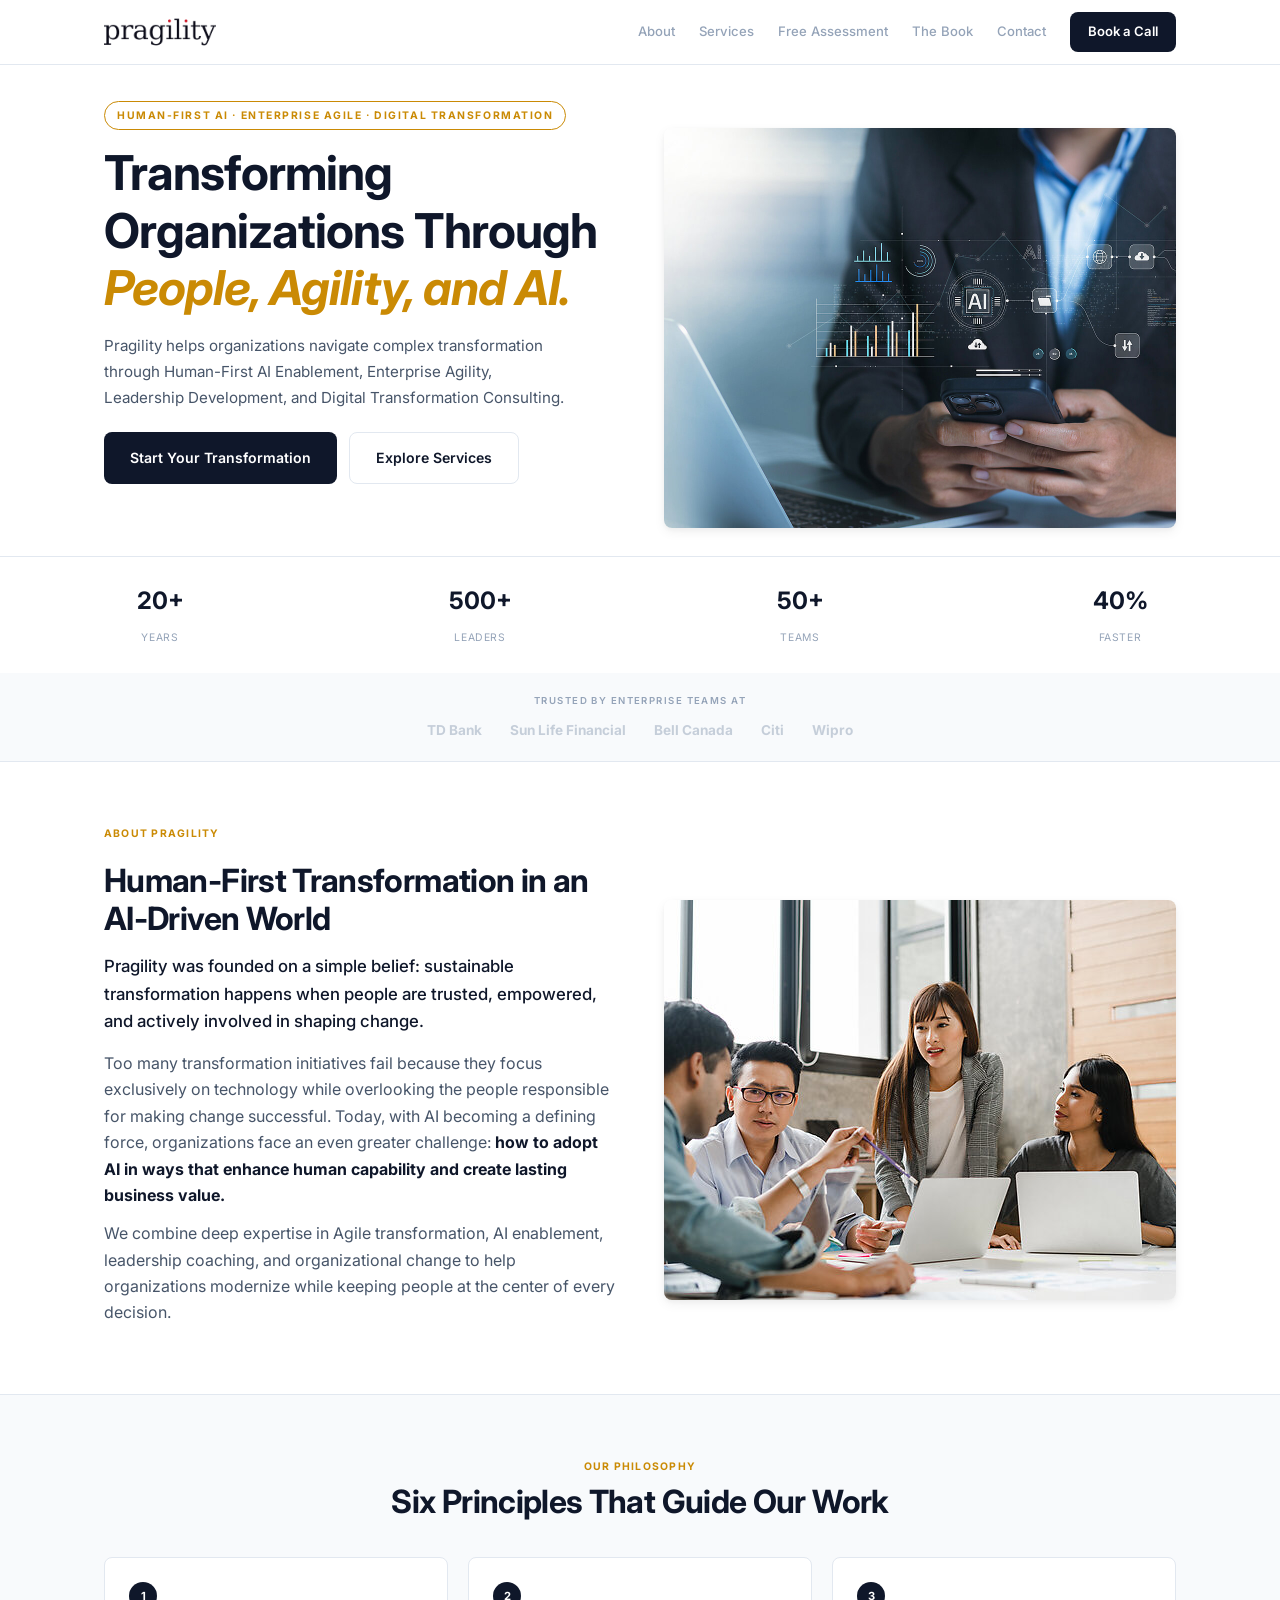
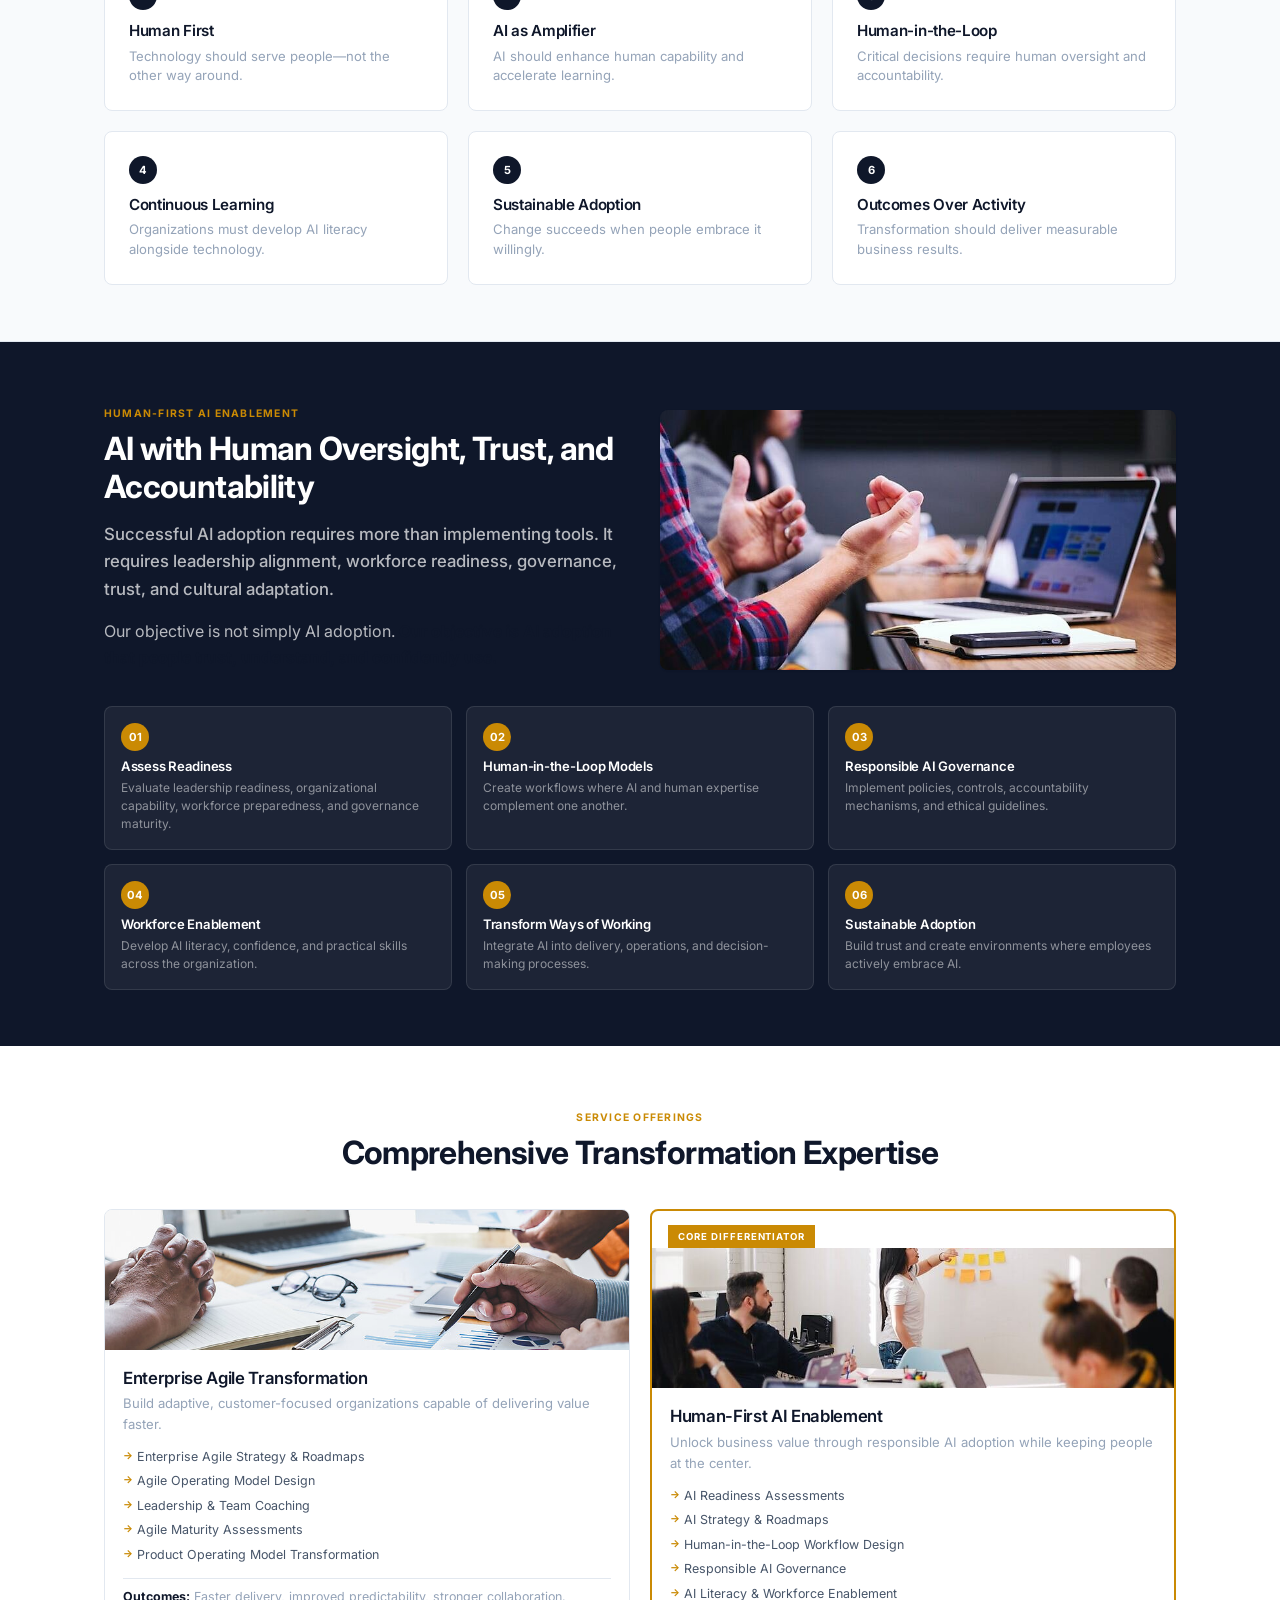
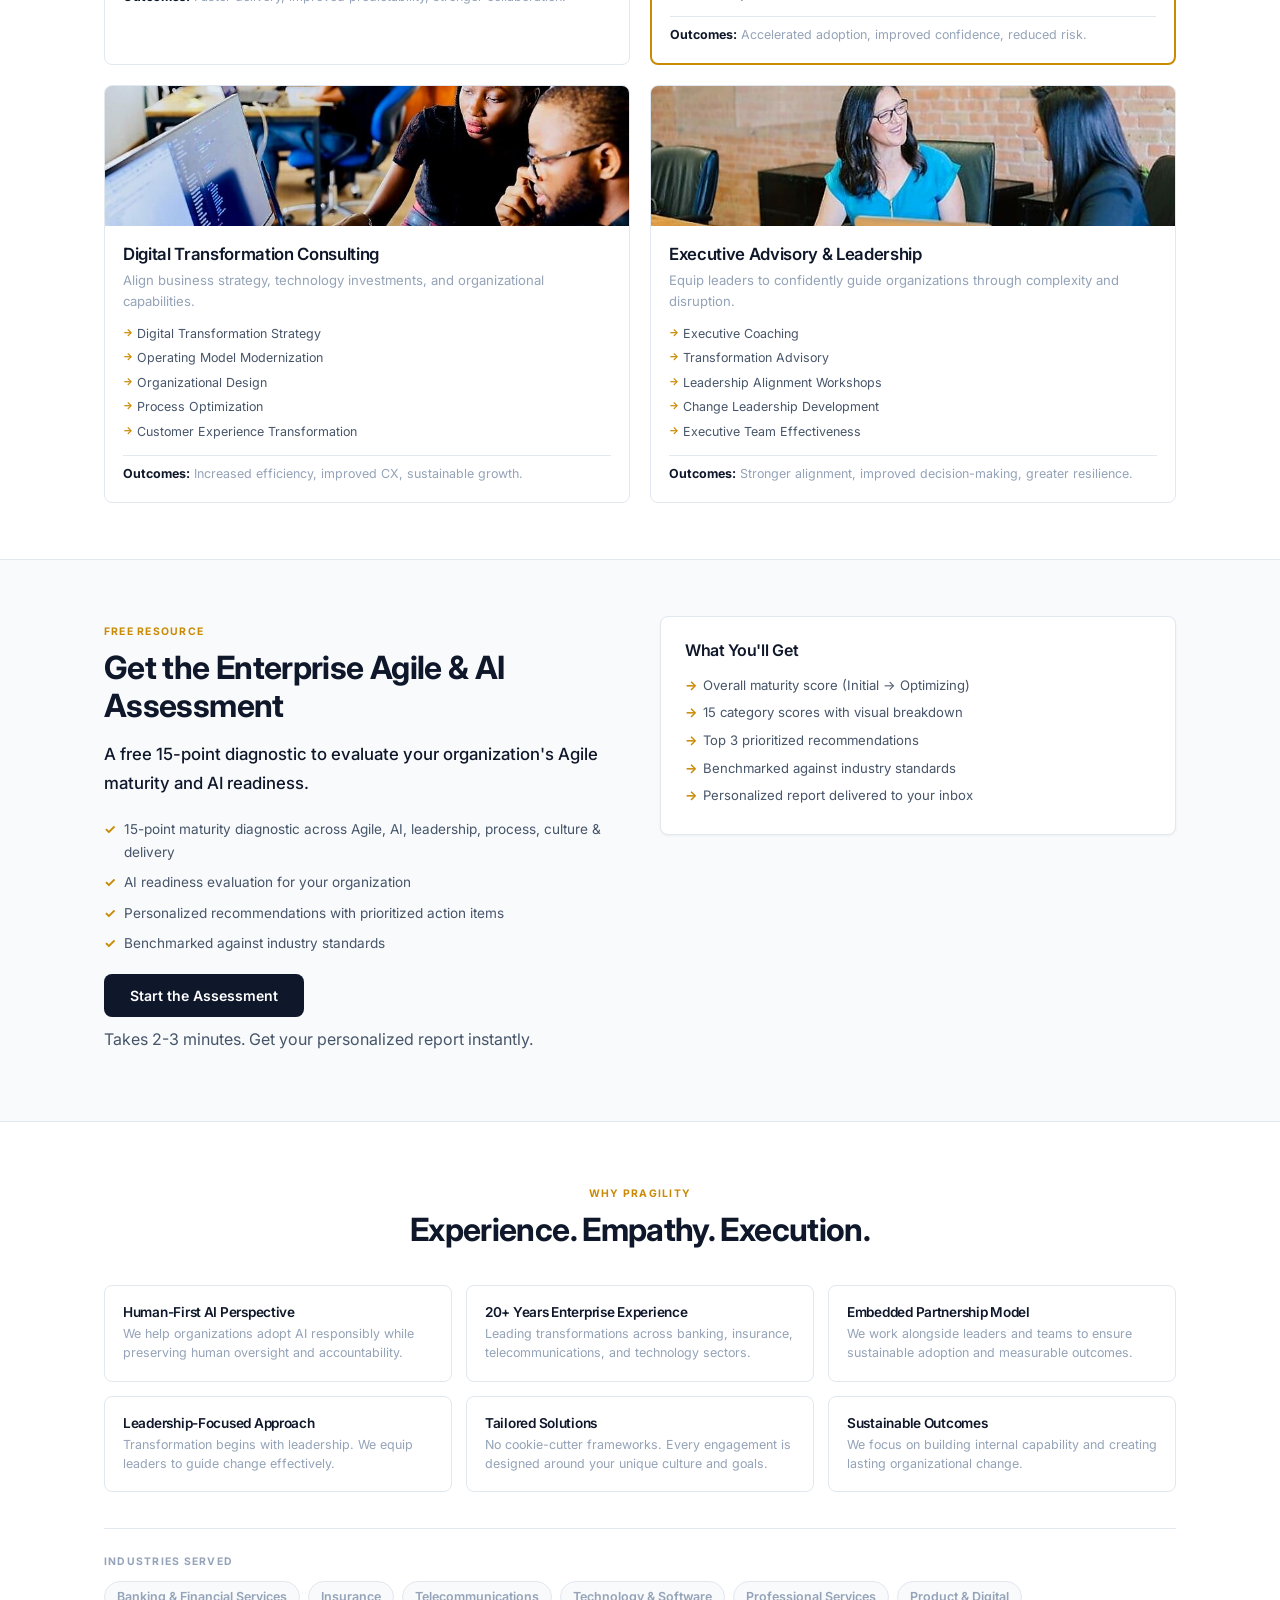
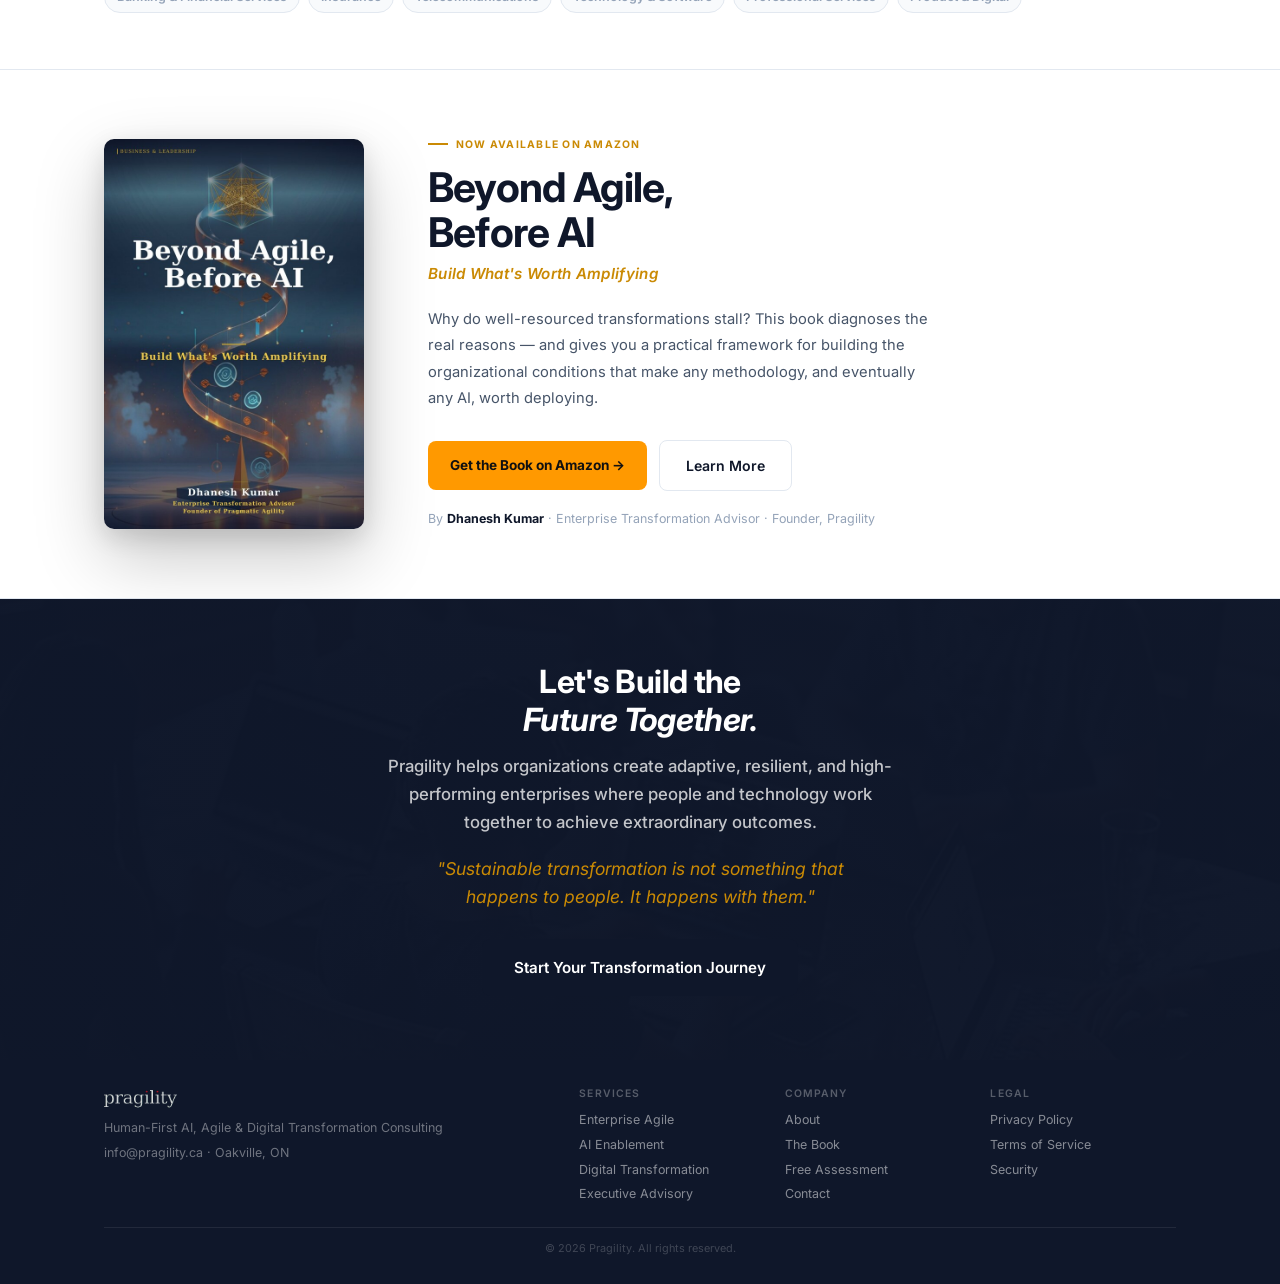
==== index.html @ daf55a11 "Add book launch: section on homepage, dedicated /book.html page" ====
<!DOCTYPE html>
<html lang="en">
<head>
    <meta charset="UTF-8">
    <meta name="viewport" content="width=device-width, initial-scale=1.0">
    <meta http-equiv="X-Content-Type-Options" content="nosniff">
    <meta http-equiv="X-Frame-Options" content="DENY">
    <meta name="robots" content="index, follow">
    <link rel="canonical" href="https://pragility.ca">
    <link rel="icon" type="image/png" href="favicon.png">
    <title>Pragility — Human-First AI, Agile & Digital Transformation Consulting</title>
    <meta name="description" content="Pragility helps organizations navigate complex transformation through Human-First AI Enablement, Enterprise Agility, Leadership Development, and Digital Transformation Consulting.">
    <link rel="preconnect" href="https://fonts.googleapis.com">
    <link rel="preconnect" href="https://fonts.gstatic.com" crossorigin>
    <link href="https://fonts.googleapis.com/css2?family=Inter:wght@300;400;500;600;700&family=Playfair+Display:wght@400;500;600;700&display=swap" rel="stylesheet">
    <link rel="stylesheet" href="styles.css">
</head>
<body>

<nav class="nav" role="navigation" aria-label="Main">
    <div class="nav-inner">
        <a href="/" class="nav-logo"><img src="logos/pragility_nav_2x.png" alt="Pragility" height="32"></a>
        <div class="nav-links" id="navLinks">
            <a href="#about" class="nav-link">About</a>
            <a href="#services" class="nav-link">Services</a>
            <a href="#assessment" class="nav-link">Free Assessment</a>
            <a href="/book.html" class="nav-link">The Book</a>
            <a href="#contact" class="nav-link">Contact</a>
            <a href="https://calendly.com/coachdhaneshk" target="_blank" rel="noopener" class="nav-cta">Book a Call</a>
        </div>
        <button class="nav-toggle" id="navToggle" aria-label="Menu"><span></span><span></span><span></span></button>
    </div>
</nav>

<main>

<!-- HERO -->
<section class="hero" aria-label="Introduction">
    <div class="hero-inner">
        <div class="hero-content">
            <p class="hero-eyebrow">Human-First AI · Enterprise Agile · Digital Transformation</p>
            <h1>Transforming Organizations Through<br><em>People, Agility, and AI.</em></h1>
            <p class="hero-sub">Pragility helps organizations navigate complex transformation through Human-First AI Enablement, Enterprise Agility, Leadership Development, and Digital Transformation Consulting.</p>
            <div class="hero-cta">
                <a href="https://calendly.com/coachdhaneshk" target="_blank" rel="noopener" class="btn-primary">Start Your Transformation</a>
                <a href="#services" class="btn-secondary">Explore Services</a>
            </div>
        </div>
        <div class="hero-image"><img src="images/hero-abstract.jpg" alt="Human-AI collaboration concept" loading="eager"></div>
    </div>
    <div class="hero-stats">
        <div class="stat"><span>20+</span><small>Years</small></div>
        <div class="stat"><span>500+</span><small>Leaders</small></div>
        <div class="stat"><span>50+</span><small>Teams</small></div>
        <div class="stat"><span>40%</span><small>Faster</small></div>
    </div>
</section>

<!-- TRUST -->
<section class="trust" aria-label="Trusted by">
    <div class="trust-inner">
        <p class="trust-label">Trusted by enterprise teams at</p>
        <div class="trust-logos">
            <span>TD Bank</span><span>Sun Life Financial</span><span>Bell Canada</span><span>Citi</span><span>Wipro</span>
        </div>
    </div>
</section>

<!-- ABOUT -->
<section class="section" id="about" aria-label="About Pragility">
    <div class="section-inner">
        <p class="section-label" style="margin-bottom:20px">About Pragility</p>
        <div class="about-grid">
            <div class="about-text">
                <h2>Human-First Transformation in an AI-Driven World</h2>
                <p class="lead">Pragility was founded on a simple belief: sustainable transformation happens when people are trusted, empowered, and actively involved in shaping change.</p>
                <p>Too many transformation initiatives fail because they focus exclusively on technology while overlooking the people responsible for making change successful. Today, with AI becoming a defining force, organizations face an even greater challenge: <strong>how to adopt AI in ways that enhance human capability and create lasting business value.</strong></p>
                <p>We combine deep expertise in Agile transformation, AI enablement, leadership coaching, and organizational change to help organizations modernize while keeping people at the center of every decision.</p>
            </div>
            <div class="about-image"><img src="images/about-team.jpg" alt="Enterprise Agile coaching and transformation" loading="lazy"></div>
        </div>
    </div>
</section>

<!-- PHILOSOPHY -->
<section class="section philosophy" aria-label="Our Philosophy">
    <div class="section-inner">
        <div class="section-header">
            <p class="section-label">Our Philosophy</p>
            <h2>Six Principles That Guide Our Work</h2>
        </div>
        <div class="philosophy-grid">
            <div class="phil-card"><span>1</span><h4>Human First</h4><p>Technology should serve people—not the other way around.</p></div>
            <div class="phil-card"><span>2</span><h4>AI as Amplifier</h4><p>AI should enhance human capability and accelerate learning.</p></div>
            <div class="phil-card"><span>3</span><h4>Human-in-the-Loop</h4><p>Critical decisions require human oversight and accountability.</p></div>
            <div class="phil-card"><span>4</span><h4>Continuous Learning</h4><p>Organizations must develop AI literacy alongside technology.</p></div>
            <div class="phil-card"><span>5</span><h4>Sustainable Adoption</h4><p>Change succeeds when people embrace it willingly.</p></div>
            <div class="phil-card"><span>6</span><h4>Outcomes Over Activity</h4><p>Transformation should deliver measurable business results.</p></div>
        </div>
    </div>
</section>

<!-- AI ENABLEMENT -->
<section class="section dark" id="ai-enablement" aria-label="Human-First AI Enablement">
    <div class="section-inner">
        <div class="two-col">
            <div>
                <p class="section-label">Human-First AI Enablement</p>
                <h2>AI with Human Oversight, Trust, and Accountability</h2>
                <p class="lead">Successful AI adoption requires more than implementing tools. It requires leadership alignment, workforce readiness, governance, trust, and cultural adaptation.</p>
                <p>Our objective is not simply AI adoption. <strong>Our objective is AI adoption that people trust, understand, and confidently use.</strong></p>
            </div>
            <div class="image-card"><img src="images/collaboration.jpg" alt="Human-AI collaboration" loading="lazy"></div>
        </div>
        <div class="capabilities-grid">
            <div class="cap"><div class="cap-num">01</div><h4>Assess Readiness</h4><p>Evaluate leadership readiness, organizational capability, workforce preparedness, and governance maturity.</p></div>
            <div class="cap"><div class="cap-num">02</div><h4>Human-in-the-Loop Models</h4><p>Create workflows where AI and human expertise complement one another.</p></div>
            <div class="cap"><div class="cap-num">03</div><h4>Responsible AI Governance</h4><p>Implement policies, controls, accountability mechanisms, and ethical guidelines.</p></div>
            <div class="cap"><div class="cap-num">04</div><h4>Workforce Enablement</h4><p>Develop AI literacy, confidence, and practical skills across the organization.</p></div>
            <div class="cap"><div class="cap-num">05</div><h4>Transform Ways of Working</h4><p>Integrate AI into delivery, operations, and decision-making processes.</p></div>
            <div class="cap"><div class="cap-num">06</div><h4>Sustainable Adoption</h4><p>Build trust and create environments where employees actively embrace AI.</p></div>
        </div>
    </div>
</section>

<!-- SERVICES -->
<section class="section" id="services" aria-label="Services">
    <div class="section-inner">
        <div class="section-header">
            <p class="section-label">Service Offerings</p>
            <h2>Comprehensive Transformation Expertise</h2>
        </div>
        <div class="services-grid">
            <div class="service-card">
                <div class="service-img"><img src="images/strategy-session.jpg" alt="Enterprise Agile Transformation" loading="lazy"></div>
                <div class="service-body">
                    <h3>Enterprise Agile Transformation</h3>
                    <p>Build adaptive, customer-focused organizations capable of delivering value faster.</p>
                    <ul><li>Enterprise Agile Strategy & Roadmaps</li><li>Agile Operating Model Design</li><li>Leadership & Team Coaching</li><li>Agile Maturity Assessments</li><li>Product Operating Model Transformation</li></ul>
                    <p class="outcome"><strong>Outcomes:</strong> Faster delivery, improved predictability, stronger collaboration.</p>
                </div>
            </div>
            <div class="service-card featured">
                <div class="service-badge">Core Differentiator</div>
                <div class="service-img"><img src="images/business-meeting.jpg" alt="Human-First AI Enablement" loading="lazy"></div>
                <div class="service-body">
                    <h3>Human-First AI Enablement</h3>
                    <p>Unlock business value through responsible AI adoption while keeping people at the center.</p>
                    <ul><li>AI Readiness Assessments</li><li>AI Strategy & Roadmaps</li><li>Human-in-the-Loop Workflow Design</li><li>Responsible AI Governance</li><li>AI Literacy & Workforce Enablement</li></ul>
                    <p class="outcome"><strong>Outcomes:</strong> Accelerated adoption, improved confidence, reduced risk.</p>
                </div>
            </div>
            <div class="service-card">
                <div class="service-img"><img src="images/digital-transform.jpg" alt="Digital Transformation" loading="lazy"></div>
                <div class="service-body">
                    <h3>Digital Transformation Consulting</h3>
                    <p>Align business strategy, technology investments, and organizational capabilities.</p>
                    <ul><li>Digital Transformation Strategy</li><li>Operating Model Modernization</li><li>Organizational Design</li><li>Process Optimization</li><li>Customer Experience Transformation</li></ul>
                    <p class="outcome"><strong>Outcomes:</strong> Increased efficiency, improved CX, sustainable growth.</p>
                </div>
            </div>
            <div class="service-card">
                <div class="service-img"><img src="images/leadership-coaching-2.jpg" alt="Executive Advisory & Leadership" loading="lazy"></div>
                <div class="service-body">
                    <h3>Executive Advisory & Leadership</h3>
                    <p>Equip leaders to confidently guide organizations through complexity and disruption.</p>
                    <ul><li>Executive Coaching</li><li>Transformation Advisory</li><li>Leadership Alignment Workshops</li><li>Change Leadership Development</li><li>Executive Team Effectiveness</li></ul>
                    <p class="outcome"><strong>Outcomes:</strong> Stronger alignment, improved decision-making, greater resilience.</p>
                </div>
            </div>
        </div>
    </div>
</section>

<!-- FREE ASSESSMENT -->
<section class="section assessment" id="assessment" aria-label="Free Assessment">
    <div class="section-inner">
        <div class="assessment-grid">
            <div class="assessment-content">
                <p class="section-label">Free Resource</p>
                <h2>Get the Enterprise Agile & AI Assessment</h2>
                <p class="lead">A free 15-point diagnostic to evaluate your organization's Agile maturity and AI readiness.</p>
                <ul class="assessment-benefits">
                    <li>15-point maturity diagnostic across Agile, AI, leadership, process, culture & delivery</li>
                    <li>AI readiness evaluation for your organization</li>
                    <li>Personalized recommendations with prioritized action items</li>
                    <li>Benchmarked against industry standards</li>
                </ul>
                <button class="btn-primary" id="startAssessmentBtn" style="margin-top:16px">Start the Assessment</button>
                <p class="form-note" style="margin-top:8px;text-align:left">Takes 2-3 minutes. Get your personalized report instantly.</p>
            </div>
            <div class="assessment-preview">
                <div class="preview-card">
                    <h4>What You'll Get</h4>
                    <ul>
                        <li>Overall maturity score (Initial → Optimizing)</li>
                        <li>15 category scores with visual breakdown</li>
                        <li>Top 3 prioritized recommendations</li>
                        <li>Benchmarked against industry standards</li>
                        <li>Personalized report delivered to your inbox</li>
                    </ul>
                </div>
            </div>
        </div>
    </div>
</section>

<!-- ASSESSMENT MODAL -->
<div class="assessment-modal" id="assessmentModal" role="dialog" aria-modal="true" aria-label="Enterprise Agile Assessment">
    <div class="modal-overlay" id="modalOverlay"></div>
    <div class="modal-content">
        <button class="modal-close" id="modalClose" aria-label="Close">&times;</button>
        <div class="modal-header">
            <h2>Enterprise Agile & AI Assessment</h2>
            <p>Rate your organization across 15 key dimensions covering Agile maturity and AI readiness. Get your personalized report instantly.</p>
        </div>
        <div class="modal-body" id="assessmentBody">
            <!-- Questions injected by JS -->
        </div>
        <div class="modal-footer">
            <div class="progress-bar"><div class="progress-fill" id="progressFill"></div></div>
            <span class="progress-text" id="progressText">Question 1 of 15</span>
            <button class="btn-primary" id="nextQuestionBtn">Next Question</button>
        </div>
    </div>
</div>

<!-- WHY + INDUSTRIES -->
<section class="section why" aria-label="Why Pragility">
    <div class="section-inner">
        <div class="section-header">
            <p class="section-label">Why Pragility</p>
            <h2>Experience. Empathy. Execution.</h2>
        </div>
        <div class="why-grid">
            <div class="why-item"><h4>Human-First AI Perspective</h4><p>We help organizations adopt AI responsibly while preserving human oversight and accountability.</p></div>
            <div class="why-item"><h4>20+ Years Enterprise Experience</h4><p>Leading transformations across banking, insurance, telecommunications, and technology sectors.</p></div>
            <div class="why-item"><h4>Embedded Partnership Model</h4><p>We work alongside leaders and teams to ensure sustainable adoption and measurable outcomes.</p></div>
            <div class="why-item"><h4>Leadership-Focused Approach</h4><p>Transformation begins with leadership. We equip leaders to guide change effectively.</p></div>
            <div class="why-item"><h4>Tailored Solutions</h4><p>No cookie-cutter frameworks. Every engagement is designed around your unique culture and goals.</p></div>
            <div class="why-item"><h4>Sustainable Outcomes</h4><p>We focus on building internal capability and creating lasting organizational change.</p></div>
        </div>
        <div class="industries">
            <p class="industries-label">Industries Served</p>
            <div class="industries-tags">
                <span>Banking & Financial Services</span><span>Insurance</span><span>Telecommunications</span><span>Technology & Software</span><span>Professional Services</span><span>Product & Digital</span>
            </div>
        </div>
    </div>
</section>

<!-- THE BOOK -->
<section class="section book-section" id="book" aria-label="The Book">
    <div class="section-inner">
        <div class="book-grid">
            <div class="book-cover-wrap">
                <img src="images/cover-front.jpg" alt="Beyond Agile, Before AI — book by Dhanesh Kumar" loading="lazy">
            </div>
            <div class="book-content">
                <p class="book-eyebrow">Now Available on Amazon</p>
                <h2 class="book-title-large">Beyond Agile,<br>Before AI</h2>
                <p class="book-subtitle-text">Build What's Worth Amplifying</p>
                <p class="book-desc-text">Why do well-resourced transformations stall? This book diagnoses the real reasons — and gives you a practical framework for building the organizational conditions that make any methodology, and eventually any AI, worth deploying.</p>
                <div class="book-actions">
                    <a href="https://mybook.to/BeyondAgileBeforeAI" target="_blank" rel="noopener" class="book-amazon-btn">Get the Book on Amazon →</a>
                    <a href="/book.html" class="btn-secondary">Learn More</a>
                </div>
                <p class="book-author-line">By <strong>Dhanesh Kumar</strong> · Enterprise Transformation Advisor · Founder, Pragility</p>
            </div>
        </div>
    </div>
</section>

<!-- PROMISE / CTA -->
<section class="promise" id="contact" aria-label="Our Promise">
    <div class="promise-bg" style="background-image:url('images/team-collaboration.jpg')"></div>
    <div class="promise-overlay"></div>
    <div class="section-inner">
        <h2>Let's Build the<br><em>Future Together.</em></h2>
        <p class="lead">Pragility helps organizations create adaptive, resilient, and high-performing enterprises where people and technology work together to achieve extraordinary outcomes.</p>
        <p class="promise-tagline">"Sustainable transformation is not something that happens to people. It happens with them."</p>
        <a href="https://calendly.com/coachdhaneshk" target="_blank" rel="noopener" class="btn-primary btn-large">Start Your Transformation Journey</a>
    </div>
</section>

</main>

<footer class="footer" role="contentinfo">
    <div class="section-inner">
        <div class="footer-grid">
            <div class="footer-brand">
                <img src="logos/pragility_footer_2x_white.png" alt="Pragility" height="22" style="margin-bottom:8px">
                <p>Human-First AI, Agile & Digital Transformation Consulting</p>
                <p class="footer-contact"><a href="mailto:info@pragility.ca">info@pragility.ca</a> · Oakville, ON</p>
            </div>
            <div class="footer-links">
                <div class="footer-col"><h4>Services</h4><a href="#services">Enterprise Agile</a><a href="#ai-enablement">AI Enablement</a><a href="#services">Digital Transformation</a><a href="#services">Executive Advisory</a></div>
                <div class="footer-col"><h4>Company</h4><a href="#about">About</a><a href="/book.html">The Book</a><a href="#assessment">Free Assessment</a><a href="#contact">Contact</a></div>
                <div class="footer-col"><h4>Legal</h4><a href="/privacy-policy.html">Privacy Policy</a><a href="/terms-of-service.html">Terms of Service</a><a href="/security.html">Security</a></div>
            </div>
        </div>
        <div class="footer-bottom"><p>&copy; 2026 Pragility. All rights reserved.</p></div>
    </div>
</footer>

<script>
(function(){
    var nav=document.getElementById('nav');
    var tick=false;
    window.addEventListener('scroll',function(){
        if(!tick){window.requestAnimationFrame(function(){nav.classList.toggle('scrolled',window.scrollY>20);tick=false;});tick=true;}
    });
    var toggle=document.getElementById('navToggle');
    var links=document.getElementById('navLinks');
    if(toggle&&links){
        toggle.addEventListener('click',function(){links.classList.toggle('open');toggle.classList.toggle('active');});
        links.querySelectorAll('a').forEach(function(a){a.addEventListener('click',function(){links.classList.remove('open');toggle.classList.remove('active');});});
    }
    // Assessment Modal
    var modal=document.getElementById('assessmentModal');
    var startBtn=document.getElementById('startAssessmentBtn');
    var closeBtn=document.getElementById('modalClose');
    var overlay=document.getElementById('modalOverlay');
    var body=document.getElementById('assessmentBody');
    var nextBtn=document.getElementById('nextQuestionBtn');
    var progressFill=document.getElementById('progressFill');
    var progressText=document.getElementById('progressText');
    var currentQ=0;
    var answers={};
    var leadData={};
    var questions=[
        {cat:'Leadership',q:'How aligned is your leadership team on transformation goals?',opts:['No shared vision exists','Vision exists but not consistently communicated','Leaders are aligned and actively champion change','Leadership continuously adapts and evolves the vision']},
        {cat:'Culture',q:'How would you describe your organization\'s culture toward change?',opts:['Resistance to change is common','Change is tolerated but not embraced','Teams are open to change and experimentation','Continuous improvement is embedded in our DNA']},
        {cat:'Process',q:'How mature are your Agile delivery processes?',opts:['Ad-hoc processes, no standardization','Basic processes exist but inconsistently followed','Well-defined processes with regular refinement','Optimized processes with continuous improvement loops']},
        {cat:'Delivery',q:'How predictable is your delivery of value to customers?',opts:['Unpredictable, frequent missed commitments','Somewhat predictable with occasional slips','Generally predictable with minor variances','Highly predictable with continuous flow of value']},
        {cat:'Collaboration',q:'How effectively do teams collaborate across the organization?',opts:['Siloed teams with limited cross-functional interaction','Some collaboration but barriers remain','Regular cross-functional collaboration with shared goals','Seamless collaboration with autonomous, empowered teams']},
        {cat:'AI Strategy',q:'How would you describe your organization\'s AI strategy?',opts:['No AI strategy exists','Exploring AI but no clear direction','Defined AI strategy with pilot initiatives','AI strategy integrated into business strategy with scaling']},
        {cat:'AI Governance',q:'How mature is your AI governance framework?',opts:['No AI governance in place','Basic guidelines exist but not enforced','Formal governance with ethics review and accountability','Comprehensive governance with continuous monitoring and adaptation']},
        {cat:'AI Literacy',q:'How would you rate AI literacy across your workforce?',opts:['Limited understanding of AI capabilities','Basic awareness but limited practical knowledge','Good understanding with hands-on training programs','Strong AI literacy with continuous learning culture']},
        {cat:'Human-AI Collaboration',q:'How well do your people work alongside AI tools?',opts:['AI tools are rarely used','Some teams experiment with AI but inconsistently','Regular AI-assisted workflows with human oversight','Seamless human-AI collaboration with continuous optimization']},
        {cat:'AI Data Readiness',q:'How prepared is your data infrastructure for AI?',opts:['Data is siloed and inconsistent','Some data cleanup done but gaps remain','Clean, accessible data with governance','Advanced data platform enabling real-time AI insights']},
        {cat:'Customer Focus',q:'How well do you understand and respond to customer needs?',opts:['Limited customer insight, reactive approach','Some customer feedback collected but not systematically used','Regular customer feedback drives priorities','Deep customer empathy with continuous co-creation']},
        {cat:'Technical Practices',q:'How mature are your technical practices (CI/CD, testing, architecture)?',opts:['Minimal technical practices, manual processes','Basic practices in place but inconsistent','Mature practices with automation and quality focus','Advanced practices with continuous optimization']},
        {cat:'Metrics',q:'How effectively do you measure and use data for decision-making?',opts:['Limited metrics, decisions based on intuition','Some metrics collected but not consistently used','Key metrics tracked and used for improvement','Data-driven culture with real-time insights and adaptation']},
        {cat:'Learning',q:'How does your organization approach learning and development?',opts:['Limited investment in learning','Some training available but not strategic','Structured learning programs with skill development','Continuous learning culture with experimentation and knowledge sharing']},
        {cat:'Scaling',q:'How well does your organization scale Agile and AI practices?',opts:['No scaling attempts or failed attempts','Pilot teams only, scaling is a challenge','Multiple teams practicing with some coordination','Enterprise-wide agility and AI adoption with continuous evolution']}
    ];
    function openModal(){modal.classList.add('open');document.body.style.overflow='hidden';renderQ(0);}
    function closeModal(){modal.classList.remove('open');document.body.style.overflow='';currentQ=0;answers={};renderQ(0);}
    function renderQ(idx){
        var qu=questions[idx];
        var html='<div class="q-category">'+qu.cat+'</div><div class="q-text">'+(idx+1)+'. '+qu.q+'</div><div class="q-options">';
        qu.opts.forEach(function(opt,i){var sel=answers[idx]==i?' selected':'';html+='<div class="q-option'+sel+'" data-idx="'+i+'"><span class="opt-num">'+(i+1)+'</span><span class="opt-text">'+opt+'</span></div>';});
        html+='</div>';
        if(idx===questions.length-1){nextBtn.textContent='Get My Report';nextBtn.id='finishBtn';}
        body.innerHTML=html;
        progressFill.style.width=((idx+1)/questions.length*100)+'%';
        progressText.textContent='Question '+(idx+1)+' of '+questions.length;
        body.querySelectorAll('.q-option').forEach(function(el){el.addEventListener('click',function(){body.querySelectorAll('.q-option').forEach(function(e){e.classList.remove('selected');});el.classList.add('selected');answers[idx]=parseInt(el.dataset.idx);});});
    }
    function showReport(){
        var total=0;Object.keys(answers).forEach(function(k){total+=answers[k];});
        var avg=total/questions.length;
        var level=avg<1?'Initial':avg<2?'Developing':avg<3?'Mature':'Optimizing';
        var cats={};questions.forEach(function(q,i){if(!cats[q.cat])cats[q.cat]=0;cats[q.cat]+=answers[i];});
        var sorted=Object.keys(cats).sort(function(a,b){return cats[a]-cats[b];});
        var html='<div class="report-header"><div class="report-score"><span class="score-num">'+avg.toFixed(1)+'</span><span class="score-out">/ 3.0</span></div><div class="report-level">'+level+'</div></div>';
        html+='<div class="report-categories">';
        questions.forEach(function(q,i){var score=answers[i];var pct=score/3*100;html+='<div class="report-cat"><div class="cat-name">'+q.cat+'</div><div class="cat-bar"><div class="cat-fill" style="width:'+pct+'%"></div></div><div class="cat-score">'+score+'/3</div></div>';});
        html+='</div>';
        html+='<div class="report-recommendations"><h4>Top Recommendations</h4>';
        sorted.slice(0,3).forEach(function(cat){html+='<div class="rec-item"><strong>'+cat+':</strong> Focus on improving maturity in this area through targeted coaching and capability building.</div>';});
        html+='</div>';
        html+='<div class="report-cta"><h4>Get Your Full Report</h4><p>Enter your details below to receive your complete assessment report via email.</p>';
        html+='<form class="report-form" id="reportForm"><input type="text" name="name" placeholder="Your full name" required><input type="email" name="email" placeholder="Work email" required><button type="submit" class="btn-primary" style="width:100%">Email Me the Report</button></form>';
        html+='<div class="report-share" style="margin-top:16px;display:flex;gap:8px;justify-content:center;flex-wrap:wrap">';
        html+='<button class="btn-secondary" id="sendToSelfBtn" style="flex:1;min-width:140px">📧 Send to Myself</button>';
        html+='<button class="btn-secondary" id="shareAssessmentBtn" style="flex:1;min-width:140px">🔗 Share Assessment</button>';
        html+='</div></div>';
        body.innerHTML=html;
        progressFill.style.width='100%';
        progressText.textContent='Assessment Complete';
        document.getElementById('finishBtn').style.display='none';
        // Form submit - email to Pragility
        document.getElementById('reportForm').addEventListener('submit',function(e){
            e.preventDefault();
            var f=e.target;
            leadData={name:f.name.value,email:f.email.value};
            var btn=f.querySelector('button');
            btn.textContent='Sending...';btn.disabled=true;
            var mailtoBody='Enterprise Agile & AI Assessment Report\n\n';
            mailtoBody+='Name: '+leadData.name+'\nEmail: '+leadData.email+'\n\n';
            mailtoBody+='Overall Score: '+avg.toFixed(1)+'/3.0 ('+level+')\n\n';
            mailtoBody+='Category Scores:\n';
            questions.forEach(function(q,i){mailtoBody+='- '+q.cat+': '+answers[i]+'/3\n';});
            mailtoBody+='\nTop Recommendations:\n';
            sorted.slice(0,3).forEach(function(cat){mailtoBody+='- '+cat+': Focus on improving maturity through targeted coaching.\n';});
            mailtoBody+='\n---\nGenerated by Pragility Assessment Tool\nhttps://pragility.ca';
            window.location.href='mailto:info@pragility.ca?subject=My Enterprise Agile Assessment Report&body='+encodeURIComponent(mailtoBody);
            btn.textContent='Report Sent!';
        });
        // Send to self
        document.getElementById('sendToSelfBtn').addEventListener('click',function(){
            var mailtoBody='Enterprise Agile & AI Assessment Report\n\n';
            mailtoBody+='Overall Score: '+avg.toFixed(1)+'/3.0 ('+level+')\n\n';
            mailtoBody+='Category Scores:\n';
            questions.forEach(function(q,i){mailtoBody+='- '+q.cat+': '+answers[i]+'/3\n';});
            mailtoBody+='\nTop Recommendations:\n';
            sorted.slice(0,3).forEach(function(cat){mailtoBody+='- '+cat+': Focus on improving maturity through targeted coaching.\n';});
            mailtoBody+='\n---\nGenerated by Pragility Assessment Tool\nhttps://pragility.ca';
            var subject='My Enterprise Agile & AI Assessment Report';
            window.location.href='mailto:?subject='+encodeURIComponent(subject)+'&body='+encodeURIComponent(mailtoBody);
        });
        // Share assessment link
        document.getElementById('shareAssessmentBtn').addEventListener('click',function(){
            var shareUrl='https://pragility.ca/#assessment';
            if(navigator.clipboard){navigator.clipboard.writeText(shareUrl);}
            var btn=document.getElementById('shareAssessmentBtn');
            var orig=btn.textContent;btn.textContent='✓ Link Copied!';
            setTimeout(function(){btn.textContent=orig;},2000);
        });
    }
    if(startBtn)startBtn.addEventListener('click',openModal);
    if(closeBtn)closeBtn.addEventListener('click',closeModal);
    if(overlay)overlay.addEventListener('click',closeModal);
    document.addEventListener('click',function(e){
        if(e.target.id==='nextQuestionBtn'){if(answers[currentQ]!==undefined){currentQ++;if(currentQ<questions.length)renderQ(currentQ);else showReport();}}
        if(e.target.id==='finishBtn'){showReport();}
    });
})();
</script>
</body>
</html>
---- styles.css ----
/*
 * Pragility — Light Theme, Cohesive Design
 * All sections flow together on light background
 */

*,*::before,*::after{box-sizing:border-box;margin:0;padding:0}

:root {
    --navy:#0F172A;--navy-light:#1E293B;
    --gold:#CA8A04;--gold-dark:#A16207;
    --bg:#ffffff;--bg-subtle:#f8fafc;
    --card:#ffffff;--border:#e2e8f0;
    --text:#0F172A;--text-body:#475569;--text-muted:#94a3b8;
    --radius:8px;--max-width:1120px;
    --font:'Inter',-apple-system,sans-serif;
    --shadow:0 1px 3px rgba(0,0,0,0.04),0 1px 2px rgba(0,0,0,0.02);
    --shadow-md:0 4px 12px rgba(0,0,0,0.06),0 2px 4px rgba(0,0,0,0.03);
}

html{scroll-behavior:smooth;font-size:16px;background:var(--bg)}
body{font-family:var(--font);background:var(--bg);color:var(--text-body);line-height:1.65;overflow-x:hidden}

h1,h2,h3,h4{color:var(--text);line-height:1.2;letter-spacing:-0.02em}
h1{font-size:clamp(2.2rem,4.5vw,3rem);margin-bottom:16px}
h2{font-size:clamp(1.5rem,2.8vw,2rem);margin-bottom:14px}
h3{font-size:1.05rem;font-weight:600;margin-bottom:6px}
h4{font-size:.9rem;font-weight:600;margin-bottom:4px}
p{margin-bottom:12px}
a{color:var(--navy);text-decoration:none}
a:hover{color:var(--gold)}
strong{color:var(--text);font-weight:700}
img{max-width:100%;height:auto;display:block}
ul{list-style:none;padding:0;margin:0}
.section-inner{max-width:var(--max-width);margin:0 auto;padding:0 24px}
.section{padding:56px 0}
.section-label{display:inline-block;font-size:.65rem;font-weight:700;color:var(--gold);text-transform:uppercase;letter-spacing:.12em;margin-bottom:8px}
.section-header{text-align:center;margin-bottom:36px}
.lead{font-size:1.05rem;color:var(--text);font-weight:500;margin-bottom:14px}

/* NAV */
.nav{position:fixed;top:0;left:0;right:0;z-index:100;background:rgba(255,255,255,0.95);backdrop-filter:blur(16px);border-bottom:1px solid var(--border);padding:12px 0}
.nav-inner{max-width:var(--max-width);margin:0 auto;padding:0 24px;display:flex;justify-content:space-between;align-items:center}
.nav-logo img{height:32px}
.nav-links{display:flex;align-items:center;gap:24px}
.nav-link{font-size:.82rem;font-weight:500;color:var(--text-muted)}
.nav-link:hover{color:var(--text)}
.nav-cta{font-size:.82rem;font-weight:600;color:#fff;background:var(--navy);padding:9px 18px;border-radius:var(--radius);border:none;cursor:pointer}
.nav-cta:hover{background:var(--navy-light)}
.nav-toggle{display:none;background:none;border:none;cursor:pointer;padding:6px;flex-direction:column;gap:4px}
.nav-toggle span{width:20px;height:2px;background:var(--text);border-radius:2px}

/* HERO */
.hero{padding:100px 0 0;background:var(--bg)}
.hero-inner{max-width:var(--max-width);margin:0 auto;padding:0 24px;display:grid;grid-template-columns:1fr 1fr;gap:48px;align-items:center}
.hero-content{padding-bottom:40px}
.hero-eyebrow{display:inline-block;font-size:.65rem;font-weight:700;color:var(--gold);text-transform:uppercase;letter-spacing:.15em;margin-bottom:14px;padding:5px 12px;border:1.5px solid var(--gold);border-radius:100px}
.hero h1{color:var(--navy)}
.hero h1 em{font-style:italic;color:var(--gold)}
.hero-sub{font-size:.95rem;color:var(--text-body);margin-bottom:22px;line-height:1.7;max-width:460px}
.hero-cta{display:flex;gap:12px;margin-bottom:32px}
.hero-image{border-radius:var(--radius);overflow:hidden;box-shadow:var(--shadow-md)}
.hero-image img{width:100%;height:400px;object-fit:cover}
.hero-stats{display:grid;grid-template-columns:repeat(4,1fr);gap:0;padding:24px 0;border-top:1px solid var(--border)}
.hero-stats .stat{text-align:center;padding:0 16px}
.hero-stats .stat span{display:block;font-size:1.5rem;font-weight:700;color:var(--navy);margin-bottom:2px}
.hero-stats .stat small{font-size:.65rem;color:var(--text-muted);text-transform:uppercase;letter-spacing:.06em}

/* TRUST */
.trust{background:var(--bg-subtle);padding:20px 0;border-bottom:1px solid var(--border)}
.trust-inner{max-width:var(--max-width);margin:0 auto;padding:0 24px}
.trust-label{text-align:center;font-size:.6rem;color:var(--text-muted);text-transform:uppercase;letter-spacing:.15em;margin-bottom:10px;font-weight:600}
.trust-logos{display:flex;justify-content:center;align-items:center;gap:28px;flex-wrap:wrap}
.trust-logos span{font-weight:700;font-size:.85rem;color:var(--text-muted);opacity:0.5;cursor:default}
.trust-logos span:hover{opacity:1;color:var(--navy)}

/* TWO COL */
.two-col{display:grid;grid-template-columns:1fr 1fr;gap:40px;align-items:center}

/* IMAGE CARD */
.image-card{border-radius:var(--radius);overflow:hidden;box-shadow:var(--shadow)}
.image-card img{width:100%;height:260px;object-fit:cover}

/* ABOUT */
.about-grid{display:grid;grid-template-columns:1fr 1fr;gap:48px;align-items:center}
.about-text{}
.about-image{border-radius:var(--radius);overflow:hidden;box-shadow:var(--shadow-md)}
.about-image img{width:100%;height:400px;object-fit:cover}

/* PHILOSOPHY */
.philosophy{background:var(--bg-subtle);border-top:1px solid var(--border);border-bottom:1px solid var(--border)}
.philosophy-grid{display:grid;grid-template-columns:repeat(3,1fr);gap:20px}
.phil-card{background:var(--card);border:1px solid var(--border);border-radius:var(--radius);padding:24px;transition:all 0.2s}
.phil-card:hover{border-color:var(--gold);box-shadow:var(--shadow-md)}
.phil-card span{width:28px;height:28px;background:var(--navy);color:#fff;border-radius:50%;display:flex;align-items:center;justify-content:center;font-weight:700;font-size:.7rem;margin-bottom:12px}
.phil-card h4{font-size:.95rem;margin-bottom:6px}
.phil-card p{font-size:.82rem;color:var(--text-muted);margin-bottom:0;line-height:1.5}

/* DARK SECTION */
.dark{background:var(--navy);color:#fff}
.dark h2,.dark h3,.dark h4{color:#fff}
.dark p{color:rgba(255,255,255,0.7)}
.dark .section-label{color:var(--gold)}

/* CAPABILITIES */
.capabilities-grid{display:grid;grid-template-columns:repeat(3,1fr);gap:14px;margin-top:24px}
.cap{background:rgba(255,255,255,0.06);border:1px solid rgba(255,255,255,0.1);border-radius:var(--radius);padding:16px}
.cap-num{width:28px;height:28px;background:var(--gold);color:#fff;border-radius:50%;display:flex;align-items:center;justify-content:center;font-weight:700;font-size:.7rem;margin-bottom:8px}
.cap h4{font-size:.82rem;margin-bottom:4px}
.cap p{font-size:.75rem;color:rgba(255,255,255,0.5);margin-bottom:0;line-height:1.5}

/* SERVICES */
.services-grid{display:grid;grid-template-columns:repeat(2,1fr);gap:20px}
.service-card{background:var(--card);border:1px solid var(--border);border-radius:var(--radius);overflow:hidden;transition:all 0.3s}
.service-card:hover{box-shadow:var(--shadow-md);transform:translateY(-2px)}
.service-card.featured{border-color:var(--gold);border-width:2px}
.service-badge{background:var(--gold);color:#fff;font-size:.6rem;font-weight:700;text-transform:uppercase;letter-spacing:.1em;padding:4px 10px;display:inline-block;margin:14px 16px 0}
.service-img{height:140px;overflow:hidden}
.service-img img{width:100%;height:100%;object-fit:cover;transition:transform 0.4s}
.service-card:hover .service-img img{transform:scale(1.03)}
.service-body{padding:18px}
.service-body h3{font-size:1.05rem;margin-bottom:5px}
.service-body>p{font-size:.82rem;color:var(--text-muted);line-height:1.6;margin-bottom:10px}
.service-body ul{margin-bottom:10px}
.service-body ul li{font-size:.78rem;color:var(--text-body);padding:2px 0;padding-left:14px;position:relative}
.service-body ul li::before{content:'→';position:absolute;left:0;color:var(--gold);font-weight:700;font-size:.65rem}
.service-body .outcome{font-size:.78rem;color:var(--text-muted);padding-top:8px;border-top:1px solid var(--border);margin-bottom:0}

/* ASSESSMENT */
.assessment{background:var(--bg-subtle);border-top:1px solid var(--border);border-bottom:1px solid var(--border)}
.assessment-grid{display:grid;grid-template-columns:1fr 1fr;gap:40px;align-items:start}
.assessment-content p{line-height:1.75}
.assessment-benefits{margin-top:16px}
.assessment-benefits li{font-size:.85rem;color:var(--text-body);padding:4px 0;padding-left:20px;position:relative}
.assessment-benefits li::before{content:'✓';position:absolute;left:0;color:var(--gold);font-weight:700}
.preview-card{background:var(--card);border:1px solid var(--border);border-radius:var(--radius);padding:24px;box-shadow:var(--shadow)}
.preview-card h4{font-size:1rem;margin-bottom:12px;color:var(--navy)}
.preview-card ul li{font-size:.82rem;color:var(--text-body);padding:3px 0;padding-left:18px;position:relative}
.preview-card ul li::before{content:'→';position:absolute;left:0;color:var(--gold);font-weight:700}

/* ASSESSMENT MODAL */
.assessment-modal{display:none;position:fixed;top:0;left:0;right:0;bottom:0;z-index:1000;align-items:center;justify-content:center}
.assessment-modal.open{display:flex}
.modal-overlay{position:absolute;top:0;left:0;right:0;bottom:0;background:rgba(0,0,0,0.6);backdrop-filter:blur(4px)}
.modal-content{position:relative;background:#fff;border-radius:var(--radius);max-width:640px;width:90%;max-height:85vh;overflow-y:auto;box-shadow:0 20px 60px rgba(0,0,0,0.3);z-index:1}
.modal-close{position:absolute;top:16px;right:16px;background:none;border:none;font-size:1.5rem;color:var(--text-muted);cursor:pointer;padding:4px 8px;border-radius:4px}
.modal-close:hover{color:var(--text);background:var(--bg-subtle)}
.modal-header{padding:28px 32px 16px;border-bottom:1px solid var(--border)}
.modal-header h2{font-size:1.3rem;margin-bottom:6px}
.modal-header p{font-size:.85rem;color:var(--text-muted)}
.modal-body{padding:24px 32px;min-height:200px}
.modal-footer{padding:16px 32px;border-top:1px solid var(--border);display:flex;align-items:center;gap:16px}
.progress-bar{flex:1;height:6px;background:var(--border);border-radius:3px;overflow:hidden}
.progress-fill{height:100%;background:var(--gold);border-radius:3px;transition:width 0.3s}
.progress-text{font-size:.75rem;color:var(--text-muted);white-space:nowrap}

/* Assessment Questions */
.q-category{font-size:.65rem;font-weight:700;color:var(--gold);text-transform:uppercase;letter-spacing:.12em;margin-bottom:8px}
.q-text{font-size:1rem;font-weight:600;color:var(--text);margin-bottom:16px;line-height:1.5}
.q-options{display:flex;flex-direction:column;gap:8px}
.q-option{display:flex;align-items:flex-start;gap:12px;padding:14px 16px;border:1px solid var(--border);border-radius:var(--radius);cursor:pointer;transition:all 0.2s;background:#fff}
.q-option:hover{border-color:var(--gold);background:#fffbf0}
.q-option.selected{border-color:var(--gold);background:#fffbf0;box-shadow:0 0 0 1px var(--gold)}
.opt-num{width:24px;height:24px;background:var(--bg-subtle);border-radius:50%;display:flex;align-items:center;justify-content:center;font-size:.7rem;font-weight:700;color:var(--text-muted);flex-shrink:0}
.q-option.selected .opt-num{background:var(--gold);color:#fff}
.opt-text{font-size:.85rem;color:var(--text-body);line-height:1.4;padding-top:2px}

/* Assessment Report */
.report-header{text-align:center;margin-bottom:24px;padding-bottom:20px;border-bottom:1px solid var(--border)}
.report-score{margin-bottom:8px}
.score-num{font-size:3rem;font-weight:700;color:var(--navy)}
.score-out{font-size:1.2rem;color:var(--text-muted)}
.report-level{display:inline-block;padding:6px 16px;background:var(--gold);color:#fff;border-radius:100px;font-weight:600;font-size:.9rem}
.report-categories{margin-bottom:24px}
.report-cat{display:flex;align-items:center;gap:12px;margin-bottom:10px}
.cat-name{font-size:.8rem;font-weight:600;color:var(--text);width:130px;flex-shrink:0}
.cat-bar{flex:1;height:8px;background:var(--border);border-radius:4px;overflow:hidden}
.cat-fill{height:100%;background:var(--gold);border-radius:4px}
.cat-score{font-size:.75rem;color:var(--text-muted);width:40px;text-align:right}
.report-recommendations{background:var(--bg-subtle);border-radius:var(--radius);padding:20px;margin-bottom:20px}
.report-recommendations h4{font-size:.95rem;margin-bottom:10px}
.rec-item{font-size:.82rem;color:var(--text-body);padding:6px 0;line-height:1.5}
.report-cta{text-align:center}
.report-cta h4{font-size:1rem;margin-bottom:6px}
.report-cta p{font-size:.82rem;color:var(--text-muted);margin-bottom:12px}
.report-form{display:flex;flex-direction:column;gap:8px;max-width:360px;margin:0 auto}
.report-form input{padding:10px 13px;border:1.5px solid var(--border);border-radius:var(--radius);font-size:.85rem;font-family:var(--font);color:var(--text);background:#fff}
.report-form input:focus{outline:none;border-color:var(--gold)}

/* WHY */
.why{background:var(--bg)}
.why-grid{display:grid;grid-template-columns:repeat(3,1fr);gap:14px}
.why-item{background:var(--card);border:1px solid var(--border);border-radius:var(--radius);padding:18px;transition:all 0.2s}
.why-item:hover{border-color:var(--gold)}
.why-item h4{font-size:.85rem;margin-bottom:5px}
.why-item p{font-size:.78rem;color:var(--text-muted);margin-bottom:0;line-height:1.5}

/* INDUSTRIES */
.industries{margin-top:36px;padding-top:24px;border-top:1px solid var(--border)}
.industries-label{font-size:.65rem;font-weight:700;color:var(--text-muted);text-transform:uppercase;letter-spacing:.12em;margin-bottom:10px}
.industries-tags{display:flex;flex-wrap:wrap;gap:8px}
.industries-tags span{font-weight:600;font-size:.78rem;color:var(--text-muted);padding:5px 12px;background:var(--bg-subtle);border:1px solid var(--border);border-radius:100px}

/* PROMISE */
.promise{padding:64px 0;background:var(--navy);position:relative;overflow:hidden;text-align:center}
.promise-bg{position:absolute;top:0;left:0;right:0;bottom:0;background:center/cover no-repeat;opacity:0.1}
.promise-overlay{position:absolute;top:0;left:0;right:0;bottom:0;background:linear-gradient(135deg,rgba(15,23,42,0.92) 0%,rgba(15,23,42,0.88) 100%)}
.promise .section-inner{position:relative;z-index:1;max-width:580px}
.promise h2{color:#fff;margin-bottom:14px}
.promise .lead{color:rgba(255,255,255,0.75);margin-bottom:10px}
.promise-tagline{font-size:1.1rem;font-style:italic;color:var(--gold);margin:18px auto 28px;line-height:1.6;max-width:440px}

/* BUTTONS */
.btn-primary,.btn-secondary,.btn-outline{display:inline-flex;align-items:center;justify-content:center;gap:6px;font-weight:600;font-family:var(--font);cursor:pointer;border-radius:var(--radius);transition:all 0.2s;font-size:.88rem;padding:13px 26px;border:none;text-decoration:none}
.btn-primary{background:var(--navy);color:#fff}
.btn-primary:hover{background:var(--navy-light);transform:translateY(-1px)}
.btn-secondary{border:1.5px solid var(--border);color:var(--text);background:transparent}
.btn-secondary:hover{border-color:var(--navy)}
.btn-outline{border:1.5px solid rgba(255,255,255,0.25);color:#fff;background:transparent}
.btn-outline:hover{border-color:rgba(255,255,255,0.5)}
.btn-large{font-size:.95rem;padding:16px 32px}

/* FOOTER */
.footer{background:var(--navy);padding:28px 0 14px}
.footer .section-inner{max-width:var(--max-width);margin:0 auto;padding:0 24px}
.footer-grid{display:grid;grid-template-columns:1.5fr 2fr;gap:28px;margin-bottom:20px}
.footer-brand img{margin-bottom:6px;max-height:22px;width:auto;opacity:0.85}
.footer-brand p{font-size:.78rem;color:rgba(255,255,255,0.4);margin-bottom:4px}
.footer-contact{font-size:.72rem;color:rgba(255,255,255,0.3)}
.footer-contact a{color:rgba(255,255,255,0.4)}
.footer-links{display:grid;grid-template-columns:repeat(3,1fr);gap:20px}
.footer-col h4{font-size:.65rem;font-weight:600;color:rgba(255,255,255,0.3);text-transform:uppercase;letter-spacing:.1em;margin-bottom:8px}
.footer-col a{display:block;font-size:.78rem;color:rgba(255,255,255,0.5);padding:2px 0}
.footer-col a:hover{color:#fff}
.footer-bottom{border-top:1px solid rgba(255,255,255,0.08);padding-top:12px;text-align:center}
.footer-bottom p{font-size:.68rem;color:rgba(255,255,255,0.2)}

/* BOOK LAUNCH */
.book-section{border-top:1px solid var(--border);border-bottom:1px solid var(--border)}
.book-grid{display:grid;grid-template-columns:260px 1fr;gap:64px;align-items:center}
.book-cover-wrap img{border-radius:10px;box-shadow:0 28px 70px rgba(0,0,0,0.22),0 8px 24px rgba(0,0,0,0.12);display:block;width:260px}
.book-eyebrow{display:inline-flex;align-items:center;gap:8px;font-size:.65rem;font-weight:700;color:var(--gold);text-transform:uppercase;letter-spacing:.12em;margin-bottom:12px}
.book-eyebrow::before{content:'';width:20px;height:2px;background:var(--gold);display:inline-block}
.book-title-large{font-size:clamp(1.9rem,3.2vw,2.6rem);line-height:1.1;margin-bottom:6px;color:var(--navy)}
.book-subtitle-text{color:var(--gold);font-size:.95rem;font-weight:600;letter-spacing:.02em;margin-bottom:20px;font-style:italic}
.book-desc-text{color:var(--text-body);font-size:.92rem;line-height:1.8;margin-bottom:28px;max-width:500px}
.book-actions{display:flex;gap:12px;margin-bottom:18px;flex-wrap:wrap;align-items:center}
.book-amazon-btn{display:inline-flex;align-items:center;gap:8px;background:#FF9900;color:#111;font-weight:700;font-size:.85rem;padding:13px 22px;border-radius:var(--radius);text-decoration:none;transition:all 0.2s;border:none}
.book-amazon-btn:hover{background:#e68900;color:#111;transform:translateY(-1px)}
.book-author-line{font-size:.78rem;color:var(--text-muted)}
.book-author-line strong{color:var(--text)}

/* RESPONSIVE */
@media(max-width:900px){
    .book-grid{grid-template-columns:200px 1fr;gap:36px}
    .hero{padding:80px 0 0}
    .hero-inner{grid-template-columns:1fr;gap:28px}
    .hero-image img{height:260px}
    .hero-stats{grid-template-columns:repeat(2,1fr);gap:12px}
    .two-col{grid-template-columns:1fr;gap:24px}
    .image-card img{height:180px}
    .philosophy-grid{grid-template-columns:repeat(2,1fr)}
    .capabilities-grid,.why-grid{grid-template-columns:repeat(2,1fr)}
    .services-grid{grid-template-columns:1fr}
    .assessment-grid{grid-template-columns:1fr}
    .footer-grid{grid-template-columns:1fr}
    .footer-links{grid-template-columns:repeat(2,1fr)}
    .nav-links{display:none;position:absolute;top:100%;left:0;right:0;background:#fff;border-bottom:1px solid var(--border);padding:14px 24px;flex-direction:column;gap:12px}
    .nav-links.open{display:flex}
    .nav-toggle{display:flex}
}
@media(max-width:600px){
    .book-grid{grid-template-columns:1fr;text-align:center;gap:28px}
    .book-cover-wrap{text-align:center}
    .book-cover-wrap img{width:180px;margin:0 auto}
    .book-actions{justify-content:center}
    .book-eyebrow{justify-content:center}
    .hero-content{padding-bottom:20px}
    .hero-cta{flex-direction:column}
    .hero-cta .btn-primary,.hero-cta .btn-secondary{width:100%;justify-content:center}
    .hero-stats .stat span{font-size:1.2rem}
    .philosophy-grid{grid-template-columns:1fr}
    .capabilities-grid,.why-grid{grid-template-columns:1fr}
    .footer-links{grid-template-columns:1fr}
    h1{font-size:1.7rem}
    .section{padding:40px 0}
    .form-row{grid-template-columns:1fr}
}
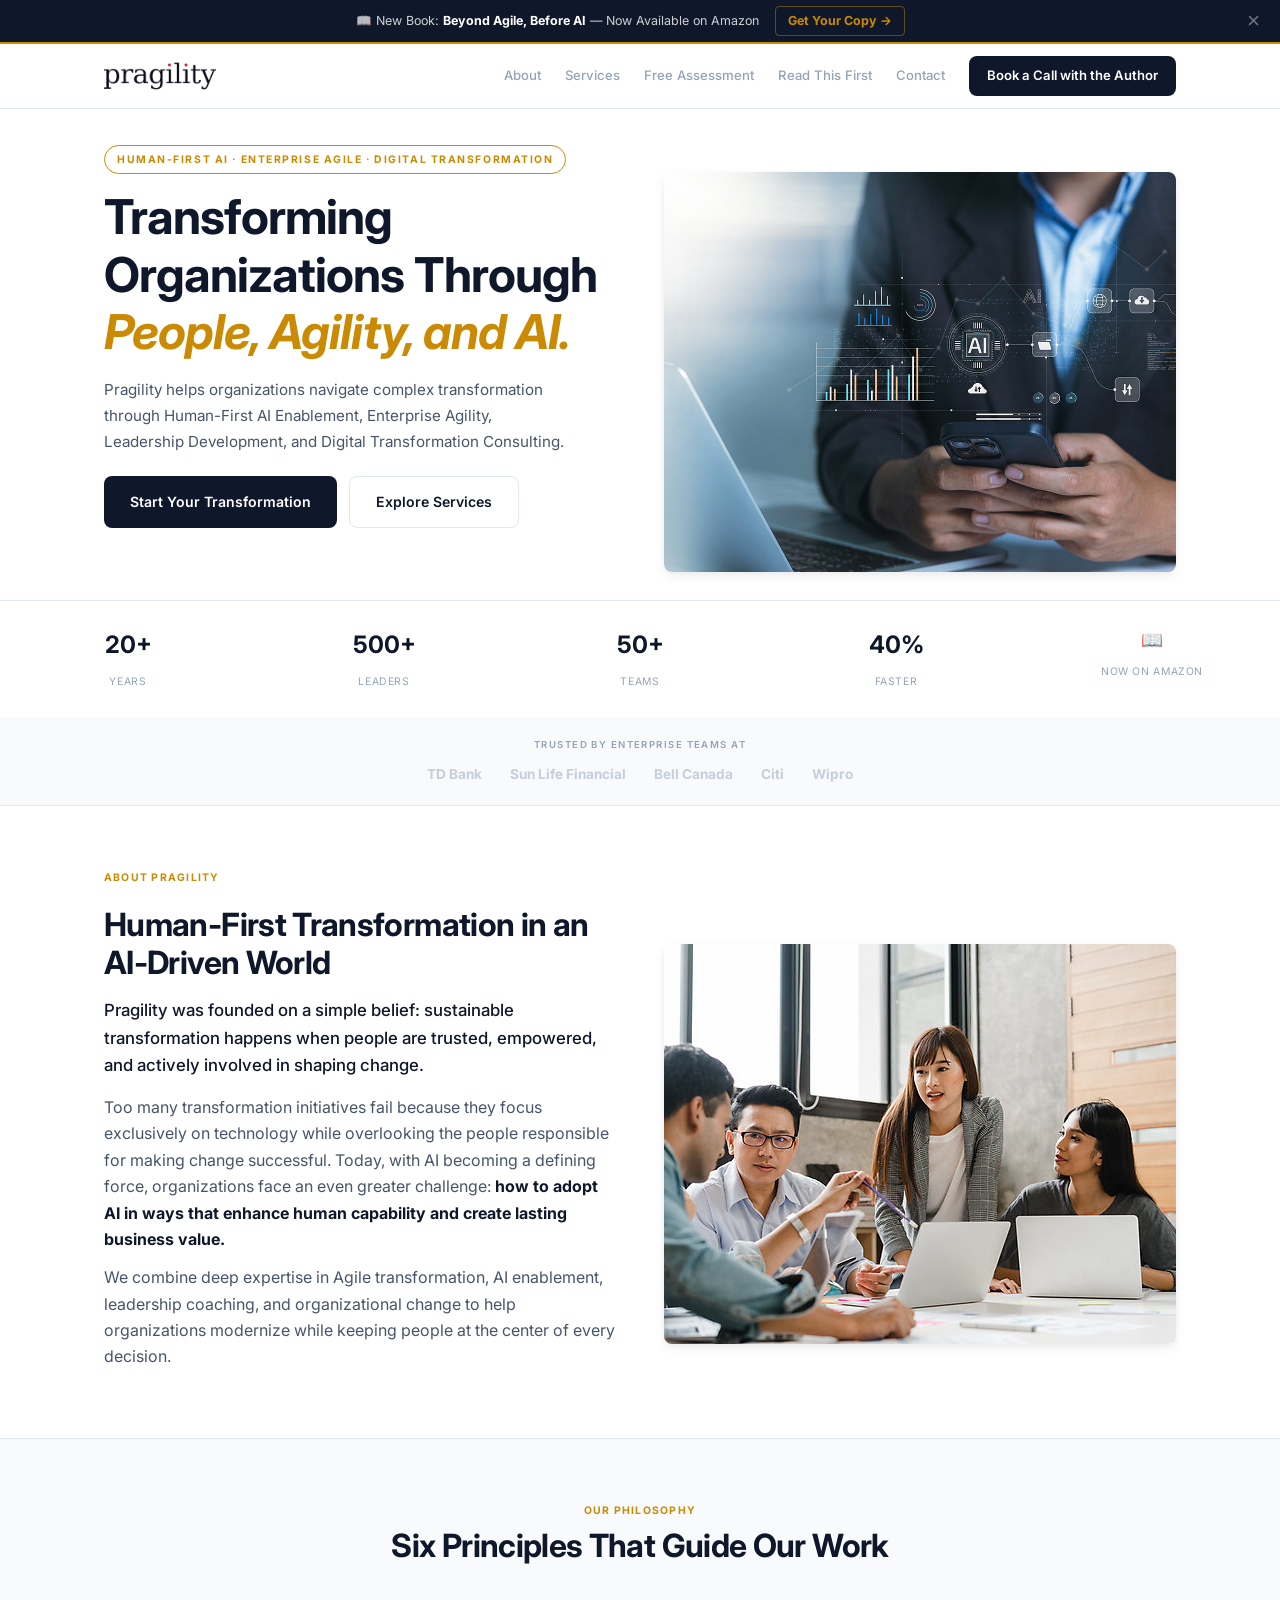
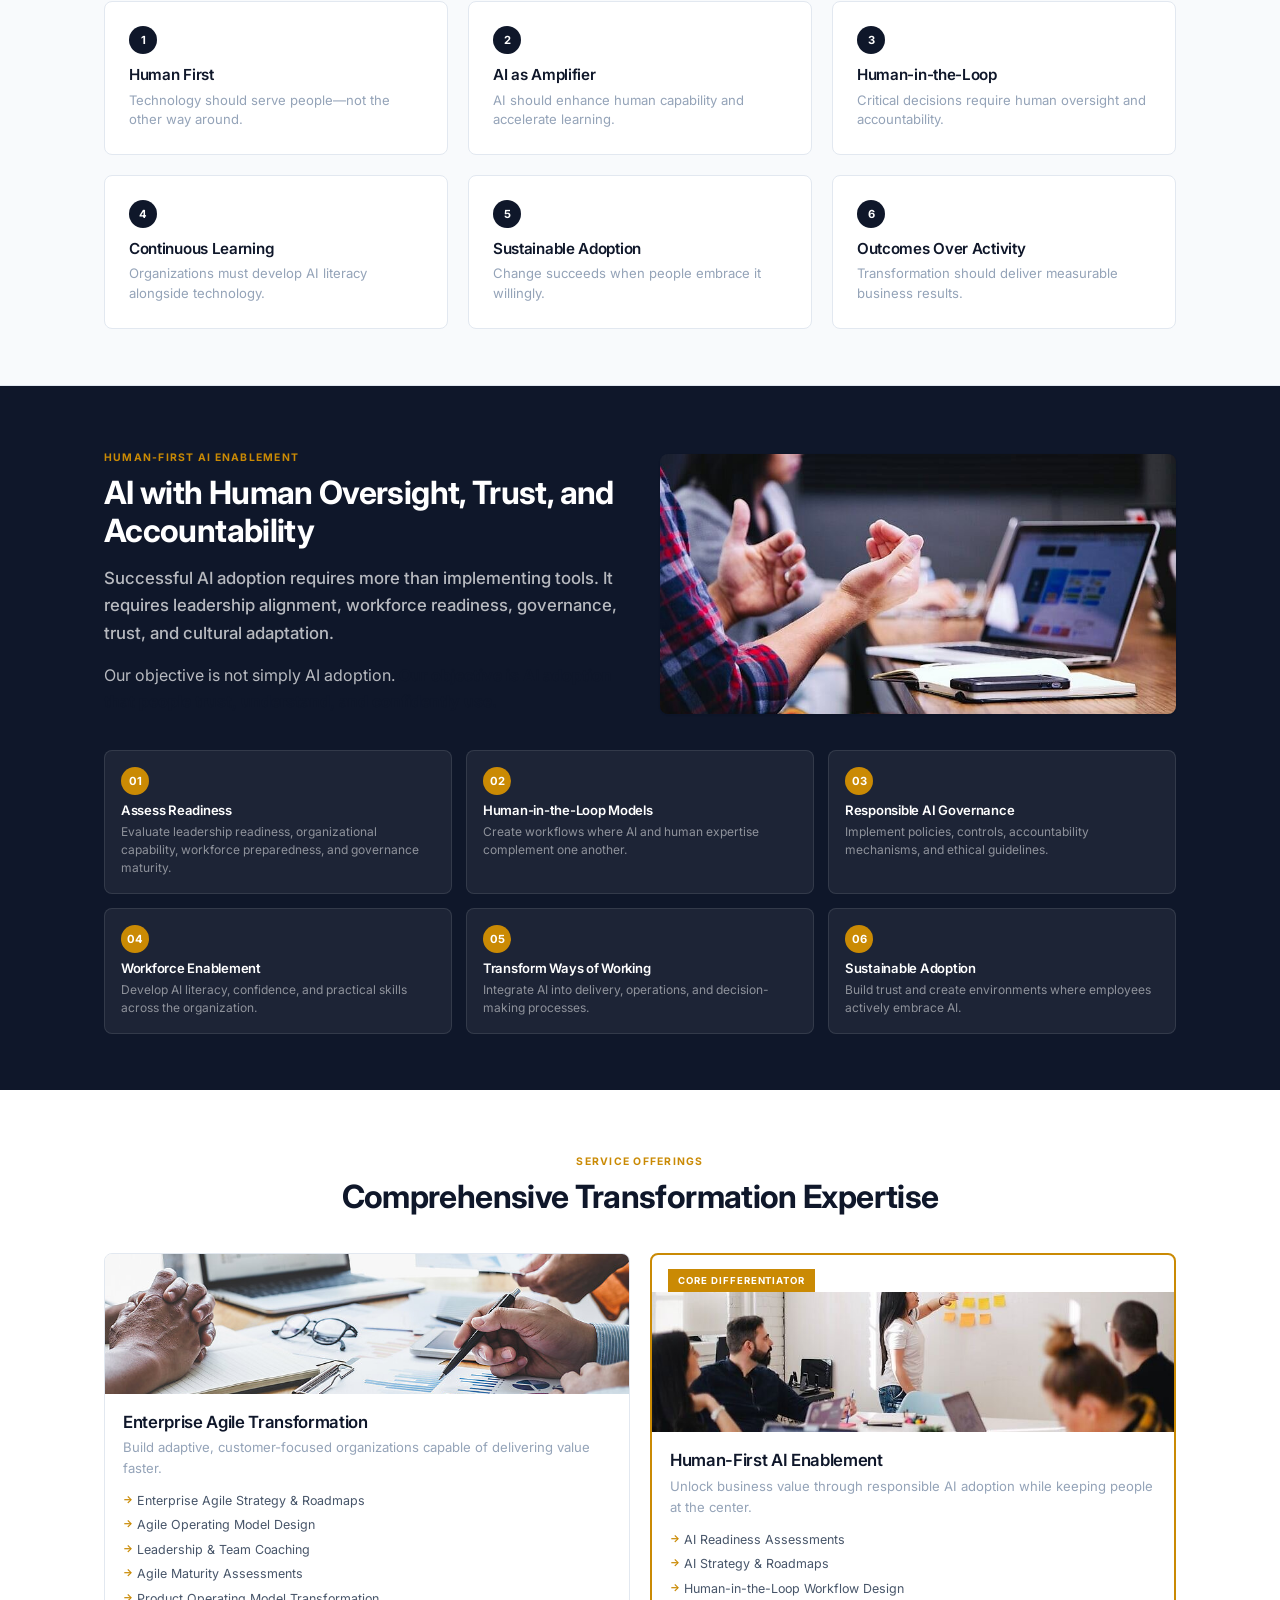
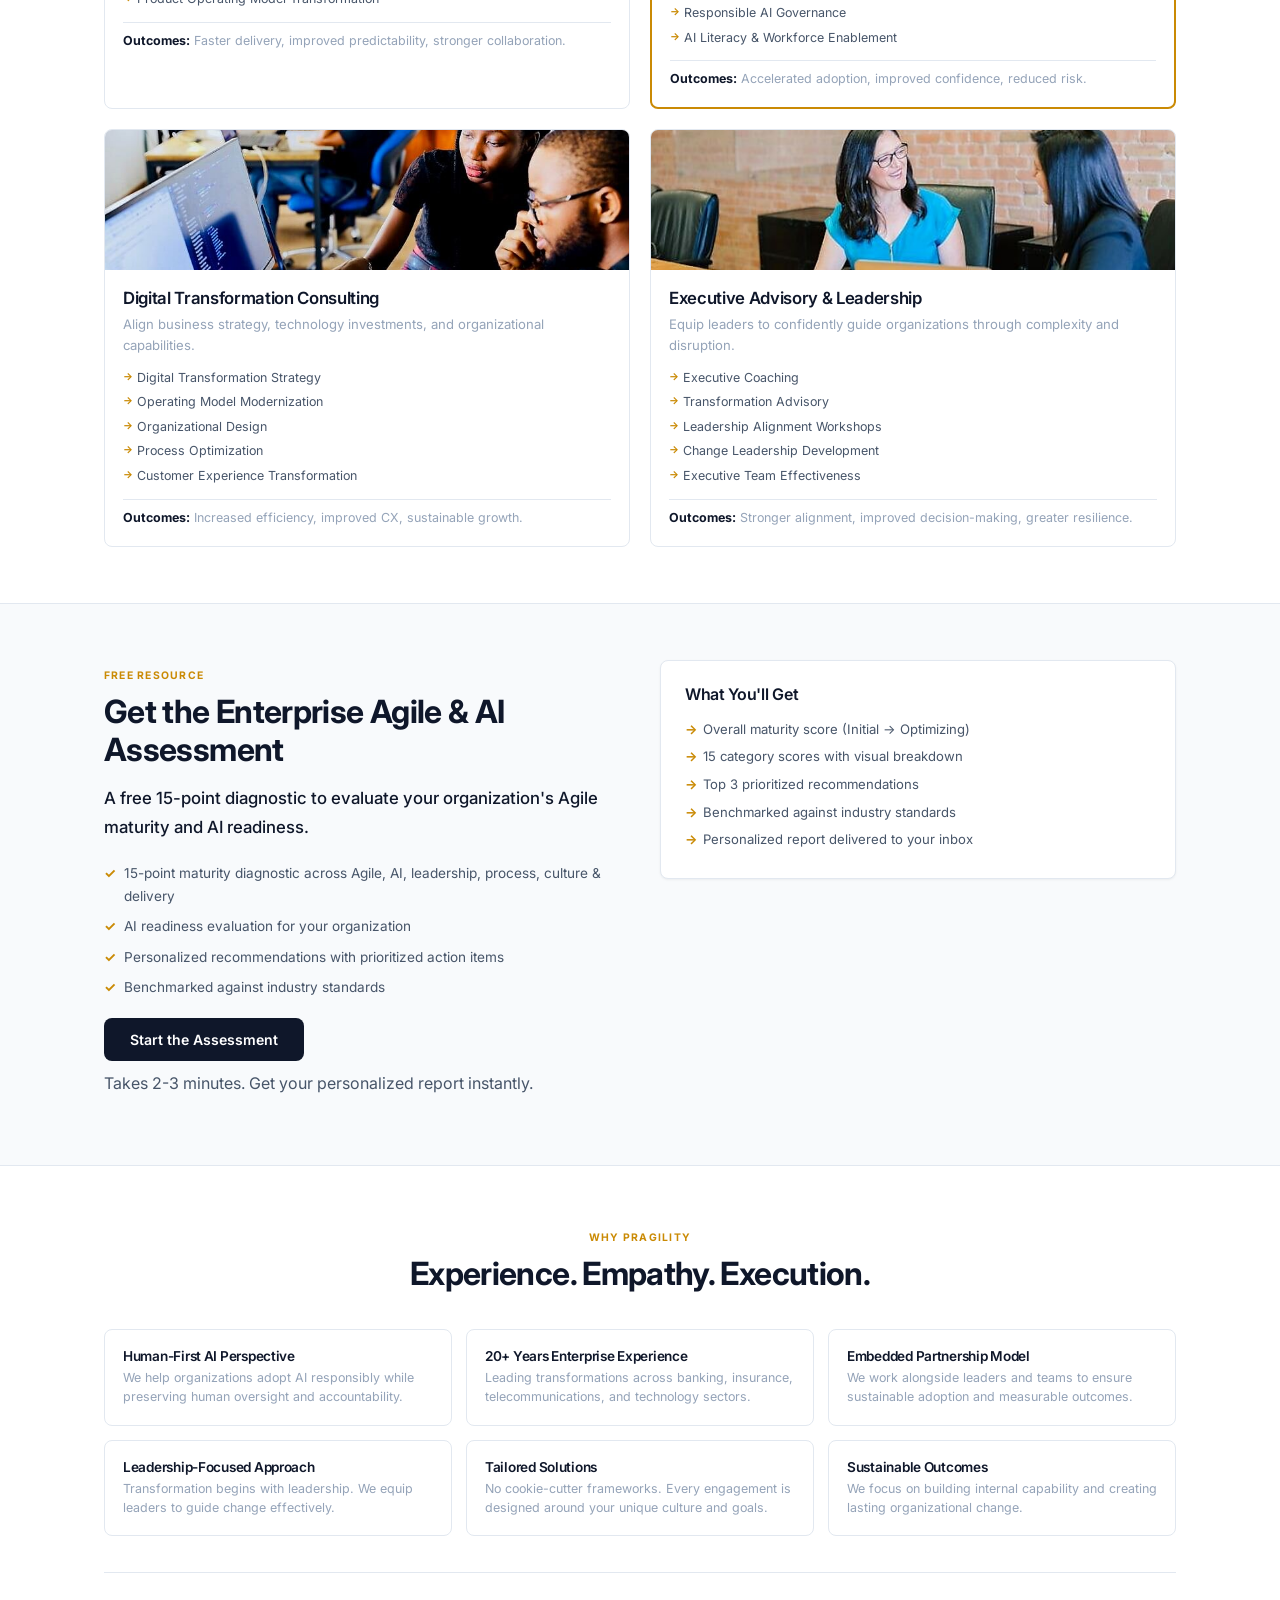
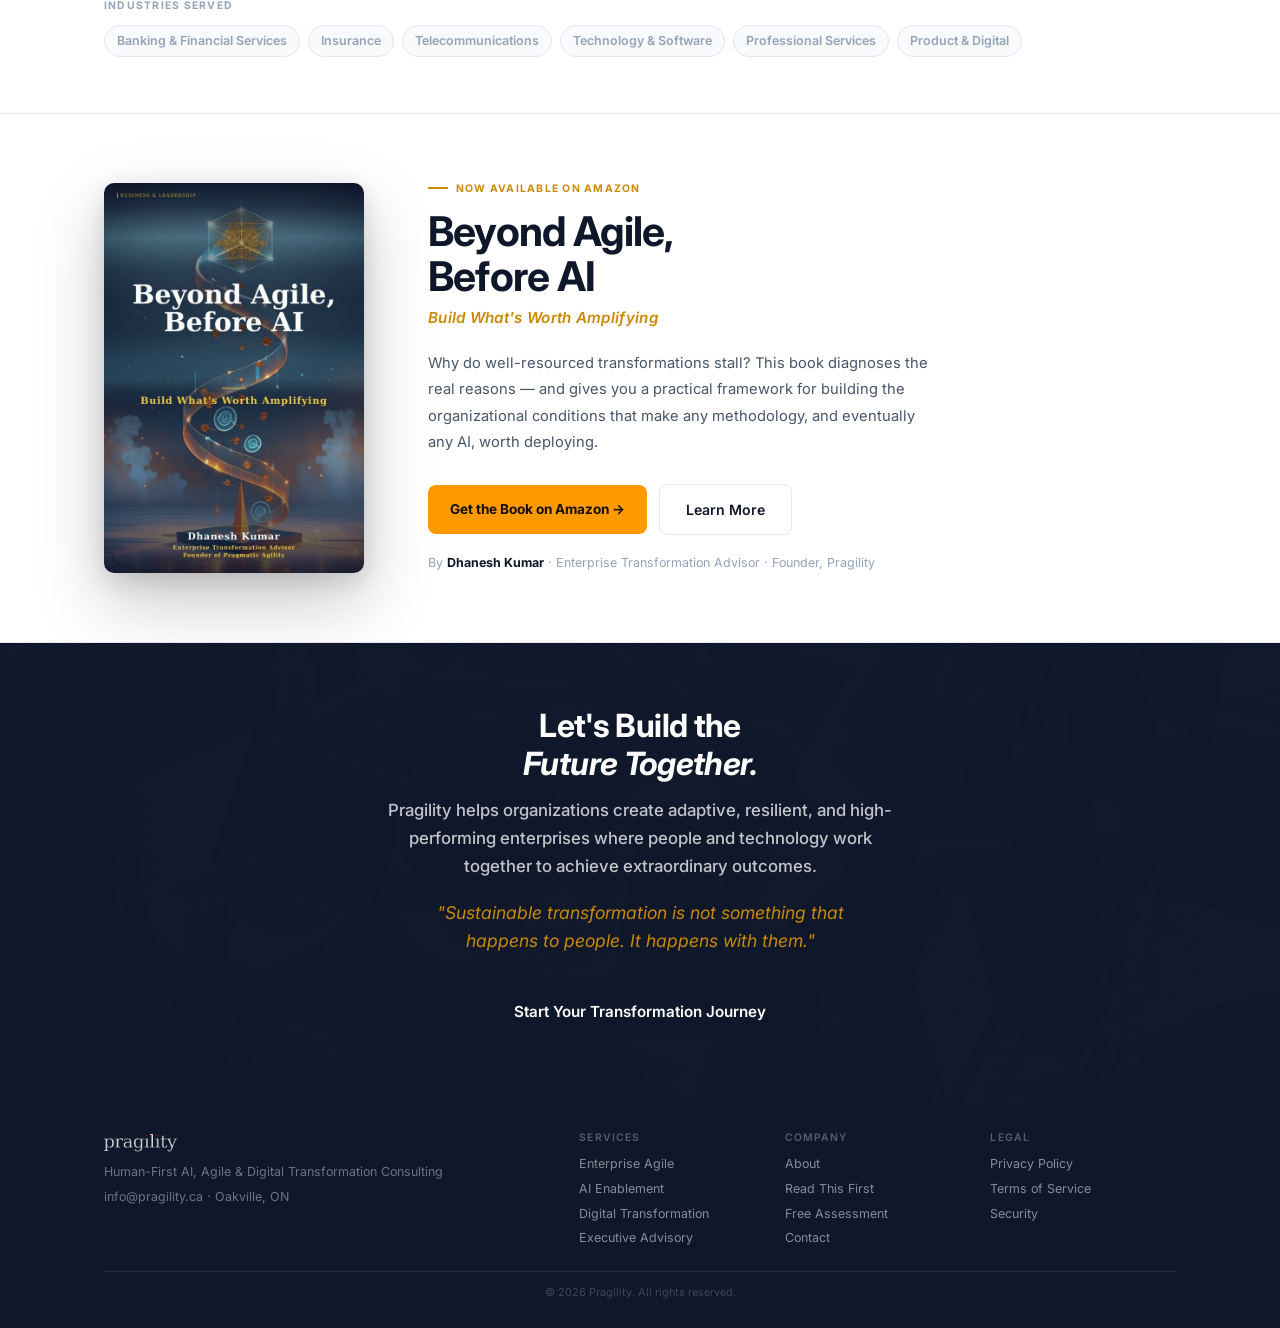
==== commit be7b181f: "feat: announce bar, Read This First nav, 5th stat tile, Book a Call with the Author" ====
--- a/index.html
+++ b/index.html
@@ -17,6 +17,15 @@
 </head>
 <body>
 
+<!-- ANNOUNCEMENT BAR -->
+<div class="announce-bar" id="announceBar" role="banner">
+    <div class="announce-inner">
+        <span>📖 New Book: <strong>Beyond Agile, Before AI</strong> — Now Available on Amazon</span>
+        <a href="https://mybook.to/BeyondAgileBeforeAI" target="_blank" rel="noopener" class="announce-cta">Get Your Copy →</a>
+    </div>
+    <button class="announce-close" id="announceClose" aria-label="Dismiss">×</button>
+</div>
+
 <nav class="nav" role="navigation" aria-label="Main">
     <div class="nav-inner">
         <a href="/" class="nav-logo"><img src="logos/pragility_nav_2x.png" alt="Pragility" height="32"></a>
@@ -24,9 +33,9 @@
             <a href="#about" class="nav-link">About</a>
             <a href="#services" class="nav-link">Services</a>
             <a href="#assessment" class="nav-link">Free Assessment</a>
-            <a href="/book.html" class="nav-link">The Book</a>
+            <a href="/book.html" class="nav-link">Read This First</a>
             <a href="#contact" class="nav-link">Contact</a>
-            <a href="https://calendly.com/coachdhaneshk" target="_blank" rel="noopener" class="nav-cta">Book a Call</a>
+            <a href="https://calendly.com/coachdhaneshk" target="_blank" rel="noopener" class="nav-cta">Book a Call with the Author</a>
         </div>
         <button class="nav-toggle" id="navToggle" aria-label="Menu"><span></span><span></span><span></span></button>
     </div>
@@ -53,6 +62,7 @@
         <div class="stat"><span>500+</span><small>Leaders</small></div>
         <div class="stat"><span>50+</span><small>Teams</small></div>
         <div class="stat"><span>40%</span><small>Faster</small></div>
+        <div class="stat stat-book"><a href="https://mybook.to/BeyondAgileBeforeAI" target="_blank" rel="noopener" style="display:block;text-decoration:none;color:inherit"><span style="font-size:1.1rem">📖</span><small>Now on Amazon</small></a></div>
     </div>
 </section>
 
@@ -295,7 +305,7 @@
             </div>
             <div class="footer-links">
                 <div class="footer-col"><h4>Services</h4><a href="#services">Enterprise Agile</a><a href="#ai-enablement">AI Enablement</a><a href="#services">Digital Transformation</a><a href="#services">Executive Advisory</a></div>
-                <div class="footer-col"><h4>Company</h4><a href="#about">About</a><a href="/book.html">The Book</a><a href="#assessment">Free Assessment</a><a href="#contact">Contact</a></div>
+                <div class="footer-col"><h4>Company</h4><a href="#about">About</a><a href="/book.html">Read This First</a><a href="#assessment">Free Assessment</a><a href="#contact">Contact</a></div>
                 <div class="footer-col"><h4>Legal</h4><a href="/privacy-policy.html">Privacy Policy</a><a href="/terms-of-service.html">Terms of Service</a><a href="/security.html">Security</a></div>
             </div>
         </div>
@@ -420,6 +430,16 @@
             setTimeout(function(){btn.textContent=orig;},2000);
         });
     }
+    // Announcement bar dismiss
+    var announceBar=document.getElementById('announceBar');
+    var announceClose=document.getElementById('announceClose');
+    if(announceClose){
+        try{if(sessionStorage.getItem('barDismissed')==='1'){document.body.classList.add('bar-hidden');}}catch(e){}
+        announceClose.addEventListener('click',function(){
+            document.body.classList.add('bar-hidden');
+            try{sessionStorage.setItem('barDismissed','1');}catch(e){}
+        });
+    }
     if(startBtn)startBtn.addEventListener('click',openModal);
     if(closeBtn)closeBtn.addEventListener('click',closeModal);
     if(overlay)overlay.addEventListener('click',closeModal);
--- a/styles.css
+++ b/styles.css
@@ -37,8 +37,21 @@
 .section-header{text-align:center;margin-bottom:36px}
 .lead{font-size:1.05rem;color:var(--text);font-weight:500;margin-bottom:14px}
 
+/* ANNOUNCE BAR */
+.announce-bar{position:fixed;top:0;left:0;right:0;z-index:101;background:var(--navy);border-bottom:2px solid var(--gold);padding:0 44px 0 24px;height:44px;display:flex;align-items:center;justify-content:center}
+.announce-inner{display:flex;align-items:center;gap:16px;font-size:.78rem;color:rgba(255,255,255,0.8);max-width:var(--max-width);flex:1;justify-content:center}
+.announce-inner strong{color:#fff}
+.announce-cta{font-size:.78rem;font-weight:700;color:var(--gold);white-space:nowrap;border:1px solid rgba(202,138,4,0.45);padding:4px 12px;border-radius:4px;transition:all 0.2s;text-decoration:none}
+.announce-cta:hover{background:rgba(202,138,4,0.12);color:var(--gold)}
+.announce-close{position:absolute;right:14px;background:none;border:none;color:rgba(255,255,255,0.4);font-size:1.4rem;line-height:1;cursor:pointer;padding:6px}
+.announce-close:hover{color:#fff}
+body.bar-hidden .announce-bar{display:none}
+body.bar-hidden .nav{top:0!important}
+body.bar-hidden .hero{padding-top:100px!important}
+@media(max-width:900px){body.bar-hidden .hero{padding-top:80px!important}}
+
 /* NAV */
-.nav{position:fixed;top:0;left:0;right:0;z-index:100;background:rgba(255,255,255,0.95);backdrop-filter:blur(16px);border-bottom:1px solid var(--border);padding:12px 0}
+.nav{position:fixed;top:44px;left:0;right:0;z-index:100;background:rgba(255,255,255,0.95);backdrop-filter:blur(16px);border-bottom:1px solid var(--border);padding:12px 0}
 .nav-inner{max-width:var(--max-width);margin:0 auto;padding:0 24px;display:flex;justify-content:space-between;align-items:center}
 .nav-logo img{height:32px}
 .nav-links{display:flex;align-items:center;gap:24px}
@@ -50,7 +63,7 @@
 .nav-toggle span{width:20px;height:2px;background:var(--text);border-radius:2px}
 
 /* HERO */
-.hero{padding:100px 0 0;background:var(--bg)}
+.hero{padding:144px 0 0;background:var(--bg)}
 .hero-inner{max-width:var(--max-width);margin:0 auto;padding:0 24px;display:grid;grid-template-columns:1fr 1fr;gap:48px;align-items:center}
 .hero-content{padding-bottom:40px}
 .hero-eyebrow{display:inline-block;font-size:.65rem;font-weight:700;color:var(--gold);text-transform:uppercase;letter-spacing:.15em;margin-bottom:14px;padding:5px 12px;border:1.5px solid var(--gold);border-radius:100px}
@@ -60,7 +73,7 @@
 .hero-cta{display:flex;gap:12px;margin-bottom:32px}
 .hero-image{border-radius:var(--radius);overflow:hidden;box-shadow:var(--shadow-md)}
 .hero-image img{width:100%;height:400px;object-fit:cover}
-.hero-stats{display:grid;grid-template-columns:repeat(4,1fr);gap:0;padding:24px 0;border-top:1px solid var(--border)}
+.hero-stats{display:grid;grid-template-columns:repeat(5,1fr);gap:0;padding:24px 0;border-top:1px solid var(--border)}
 .hero-stats .stat{text-align:center;padding:0 16px}
 .hero-stats .stat span{display:block;font-size:1.5rem;font-weight:700;color:var(--navy);margin-bottom:2px}
 .hero-stats .stat small{font-size:.65rem;color:var(--text-muted);text-transform:uppercase;letter-spacing:.06em}
@@ -252,7 +265,7 @@
 /* RESPONSIVE */
 @media(max-width:900px){
     .book-grid{grid-template-columns:200px 1fr;gap:36px}
-    .hero{padding:80px 0 0}
+    .hero{padding:124px 0 0}
     .hero-inner{grid-template-columns:1fr;gap:28px}
     .hero-image img{height:260px}
     .hero-stats{grid-template-columns:repeat(2,1fr);gap:12px}
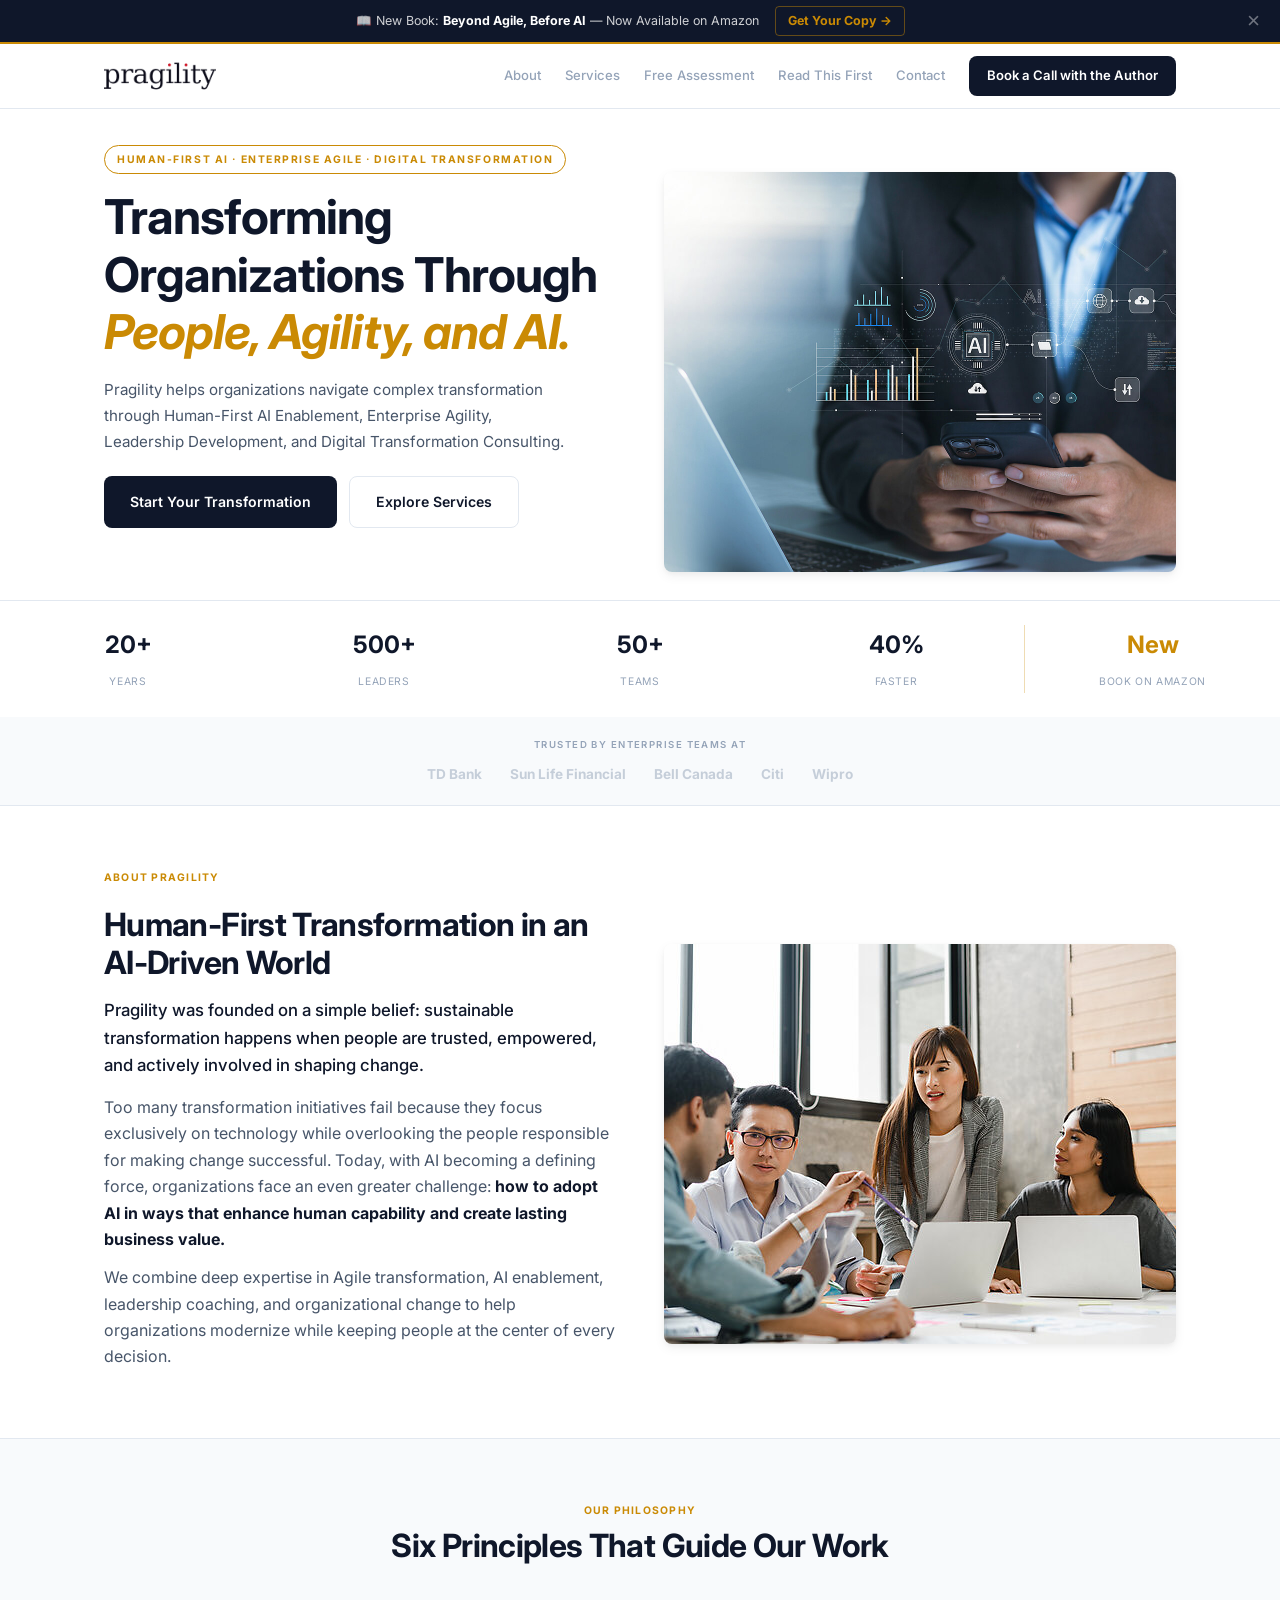
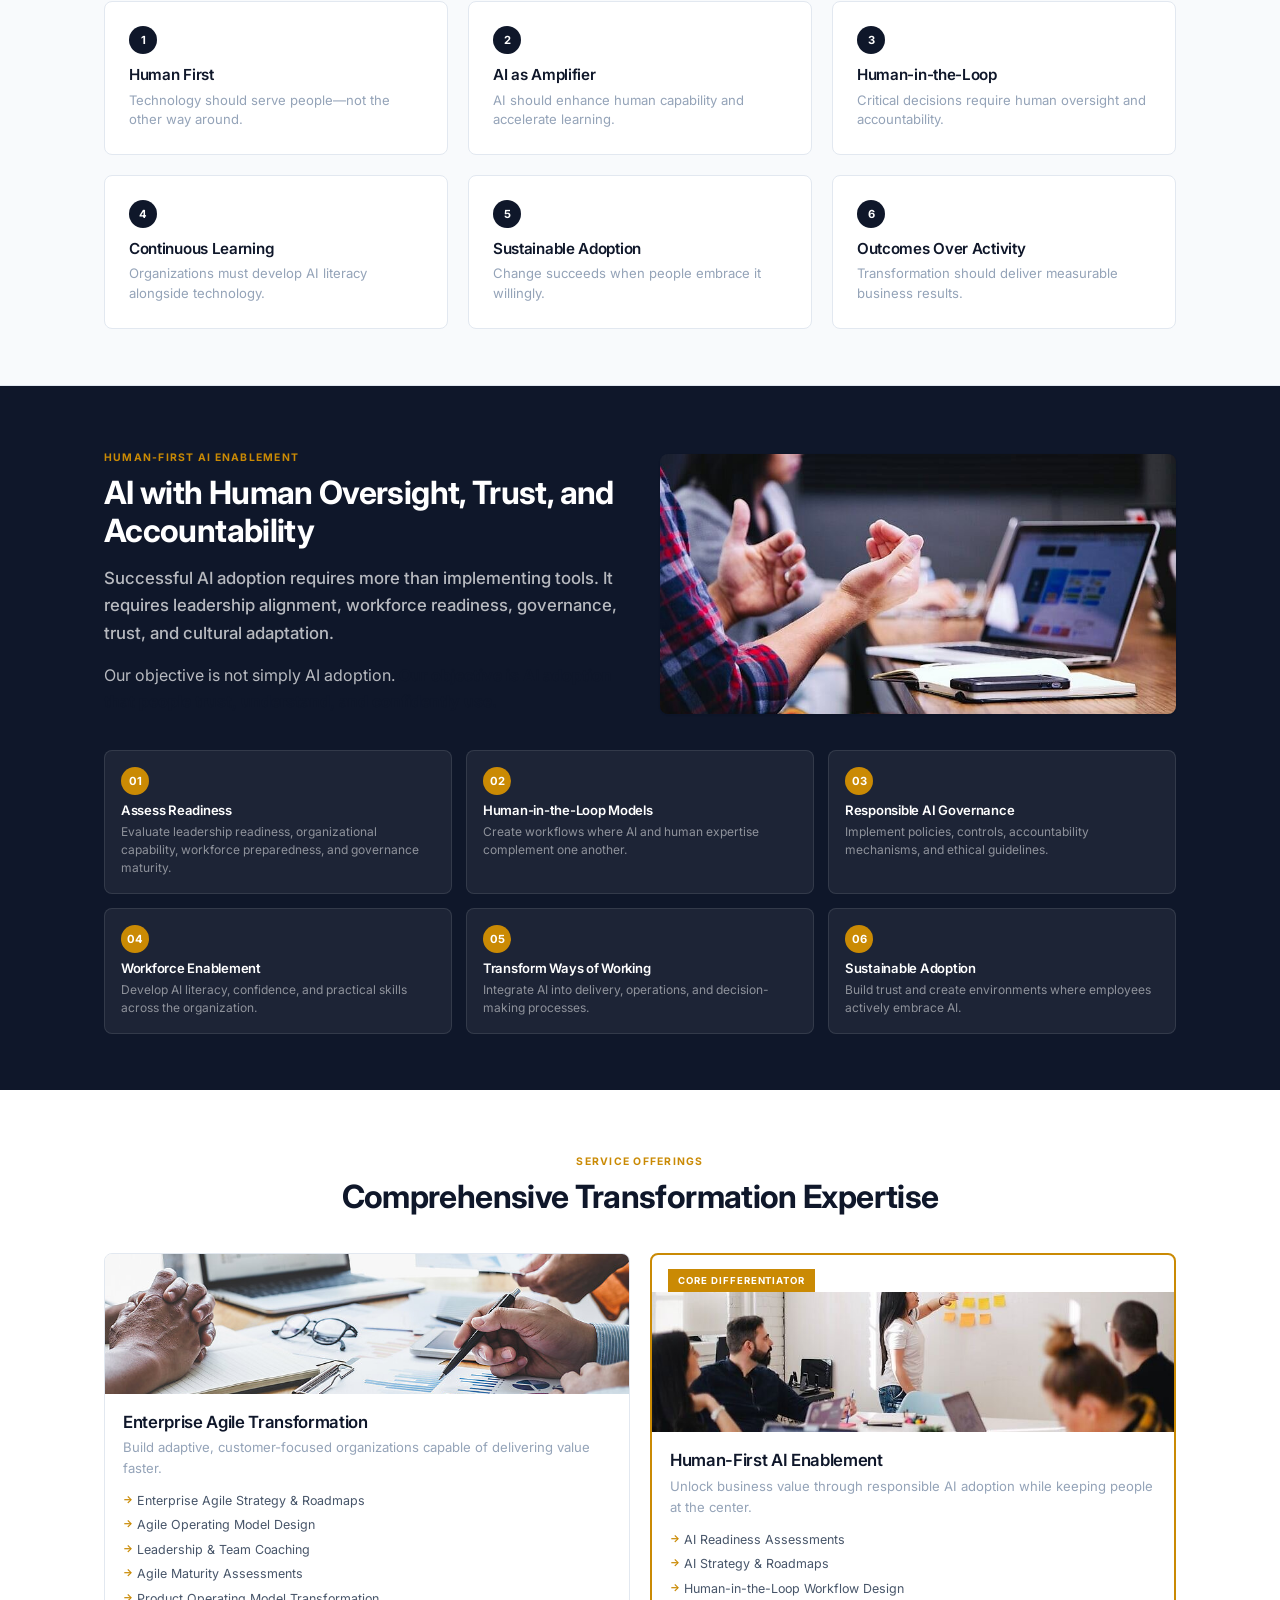
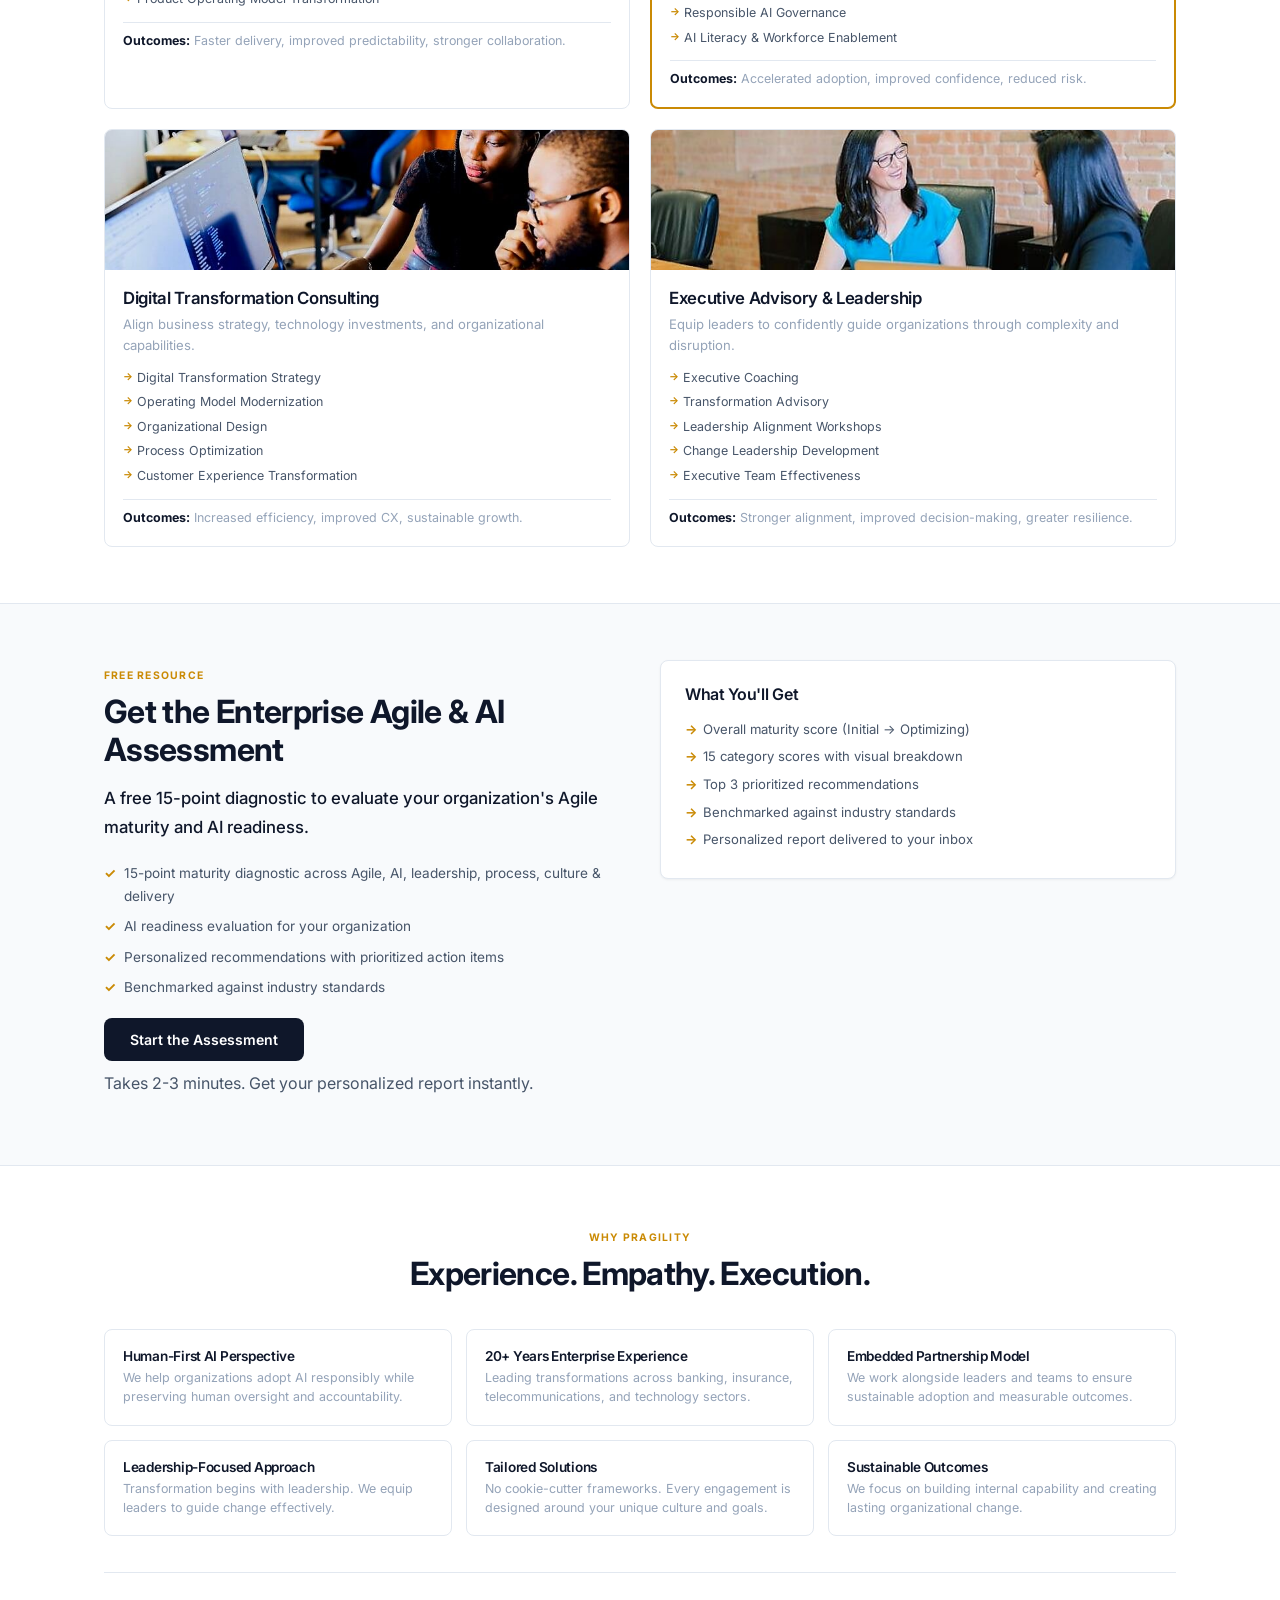
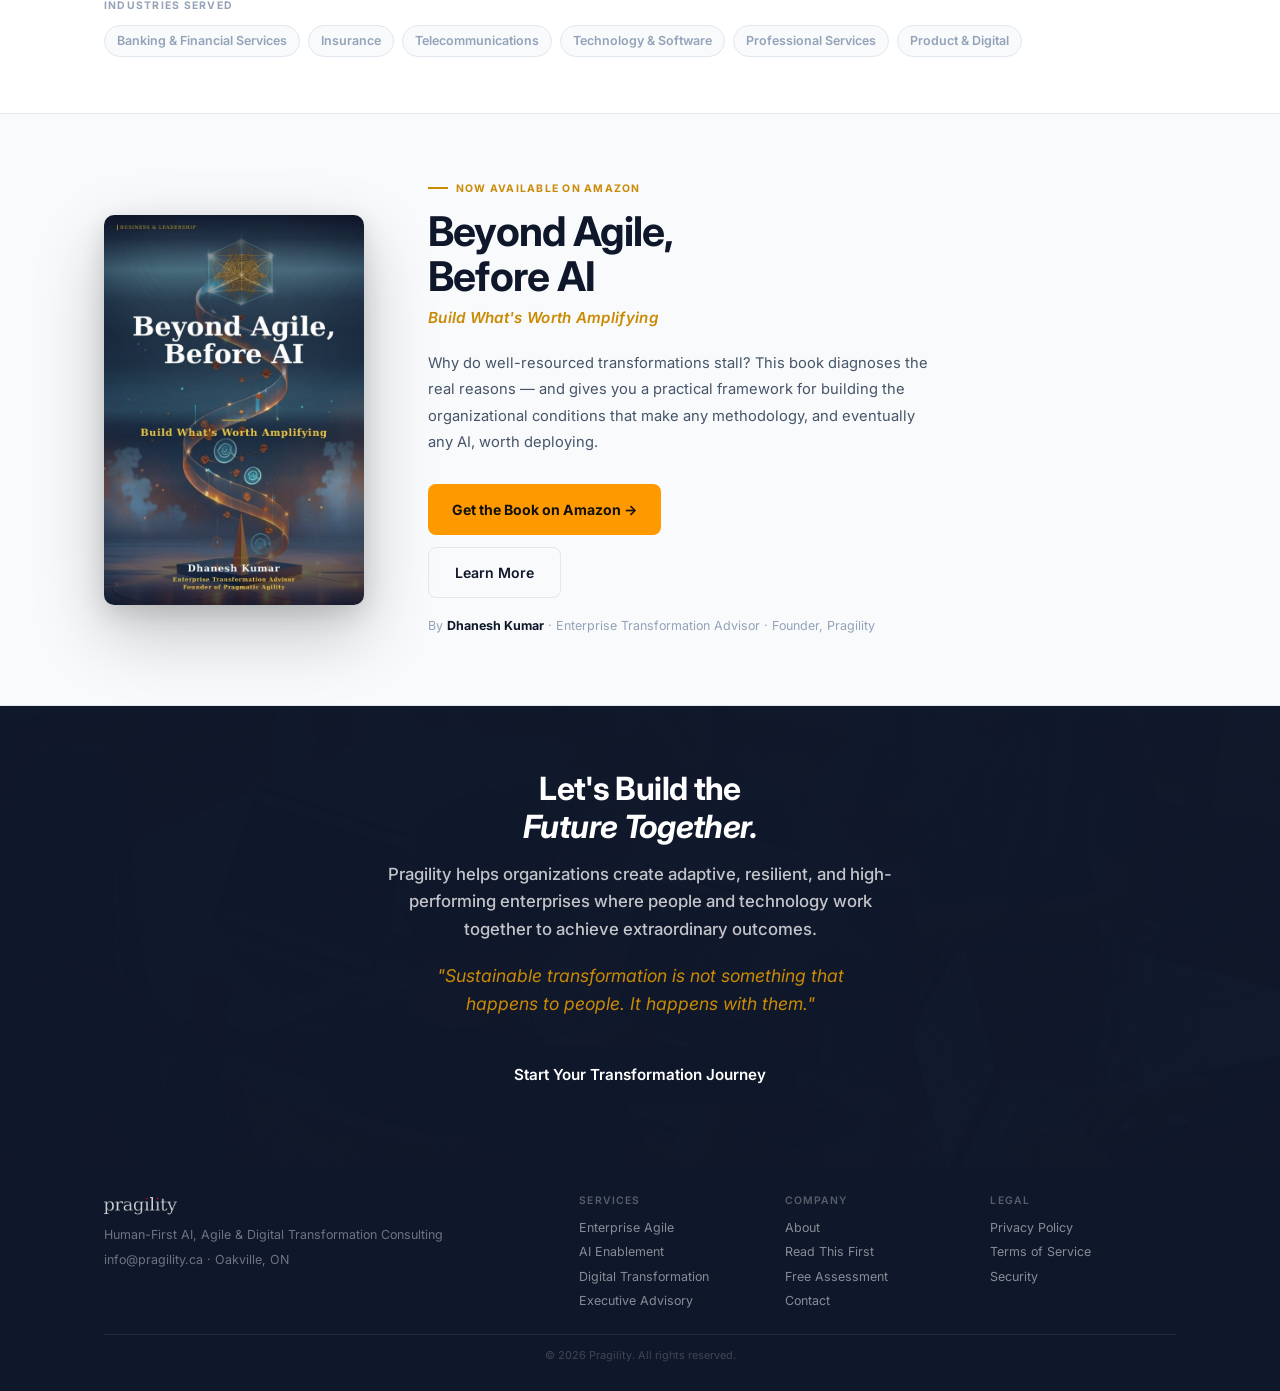
==== commit 0fe1f6a1: "fix: stat-book gold styling, book-section bg, author photo circular, stack book CTAs" ====
--- a/index.html
+++ b/index.html
@@ -62,7 +62,7 @@
         <div class="stat"><span>500+</span><small>Leaders</small></div>
         <div class="stat"><span>50+</span><small>Teams</small></div>
         <div class="stat"><span>40%</span><small>Faster</small></div>
-        <div class="stat stat-book"><a href="https://mybook.to/BeyondAgileBeforeAI" target="_blank" rel="noopener" style="display:block;text-decoration:none;color:inherit"><span style="font-size:1.1rem">📖</span><small>Now on Amazon</small></a></div>
+        <div class="stat stat-book"><a href="https://mybook.to/BeyondAgileBeforeAI" target="_blank" rel="noopener" class="stat-book-link"><span>New</span><small>Book on Amazon</small></a></div>
     </div>
 </section>
 
--- a/styles.css
+++ b/styles.css
@@ -247,8 +247,14 @@
 .footer-bottom{border-top:1px solid rgba(255,255,255,0.08);padding-top:12px;text-align:center}
 .footer-bottom p{font-size:.68rem;color:rgba(255,255,255,0.2)}
 
+/* STAT BOOK (5th tile) */
+.stat-book{border-left:1.5px solid rgba(202,138,4,0.3);padding-left:4px}
+.stat-book-link{display:block;text-decoration:none;color:inherit;transition:opacity .2s}
+.stat-book-link:hover{opacity:.7;text-decoration:none;color:inherit}
+.stat-book-link span{color:var(--gold)!important}
+
 /* BOOK LAUNCH */
-.book-section{border-top:1px solid var(--border);border-bottom:1px solid var(--border)}
+.book-section{background:var(--bg-subtle);border-top:1px solid var(--border);border-bottom:1px solid var(--border)}
 .book-grid{display:grid;grid-template-columns:260px 1fr;gap:64px;align-items:center}
 .book-cover-wrap img{border-radius:10px;box-shadow:0 28px 70px rgba(0,0,0,0.22),0 8px 24px rgba(0,0,0,0.12);display:block;width:260px}
 .book-eyebrow{display:inline-flex;align-items:center;gap:8px;font-size:.65rem;font-weight:700;color:var(--gold);text-transform:uppercase;letter-spacing:.12em;margin-bottom:12px}
@@ -256,9 +262,9 @@
 .book-title-large{font-size:clamp(1.9rem,3.2vw,2.6rem);line-height:1.1;margin-bottom:6px;color:var(--navy)}
 .book-subtitle-text{color:var(--gold);font-size:.95rem;font-weight:600;letter-spacing:.02em;margin-bottom:20px;font-style:italic}
 .book-desc-text{color:var(--text-body);font-size:.92rem;line-height:1.8;margin-bottom:28px;max-width:500px}
-.book-actions{display:flex;gap:12px;margin-bottom:18px;flex-wrap:wrap;align-items:center}
-.book-amazon-btn{display:inline-flex;align-items:center;gap:8px;background:#FF9900;color:#111;font-weight:700;font-size:.85rem;padding:13px 22px;border-radius:var(--radius);text-decoration:none;transition:all 0.2s;border:none}
-.book-amazon-btn:hover{background:#e68900;color:#111;transform:translateY(-1px)}
+.book-actions{display:flex;flex-direction:column;gap:12px;margin-bottom:18px;align-items:flex-start}
+.book-amazon-btn{display:inline-flex;align-items:center;gap:8px;background:#FF9900;color:#111!important;font-weight:700;font-size:.88rem;padding:14px 24px;border-radius:var(--radius);text-decoration:none!important;transition:all 0.2s;border:none;cursor:pointer}
+.book-amazon-btn:hover{background:#e68900;color:#111!important;transform:translateY(-2px);box-shadow:0 6px 20px rgba(255,153,0,0.35)}
 .book-author-line{font-size:.78rem;color:var(--text-muted)}
 .book-author-line strong{color:var(--text)}
 
@@ -285,7 +291,7 @@
     .book-grid{grid-template-columns:1fr;text-align:center;gap:28px}
     .book-cover-wrap{text-align:center}
     .book-cover-wrap img{width:180px;margin:0 auto}
-    .book-actions{justify-content:center}
+    .book-actions{align-items:center}
     .book-eyebrow{justify-content:center}
     .hero-content{padding-bottom:20px}
     .hero-cta{flex-direction:column}
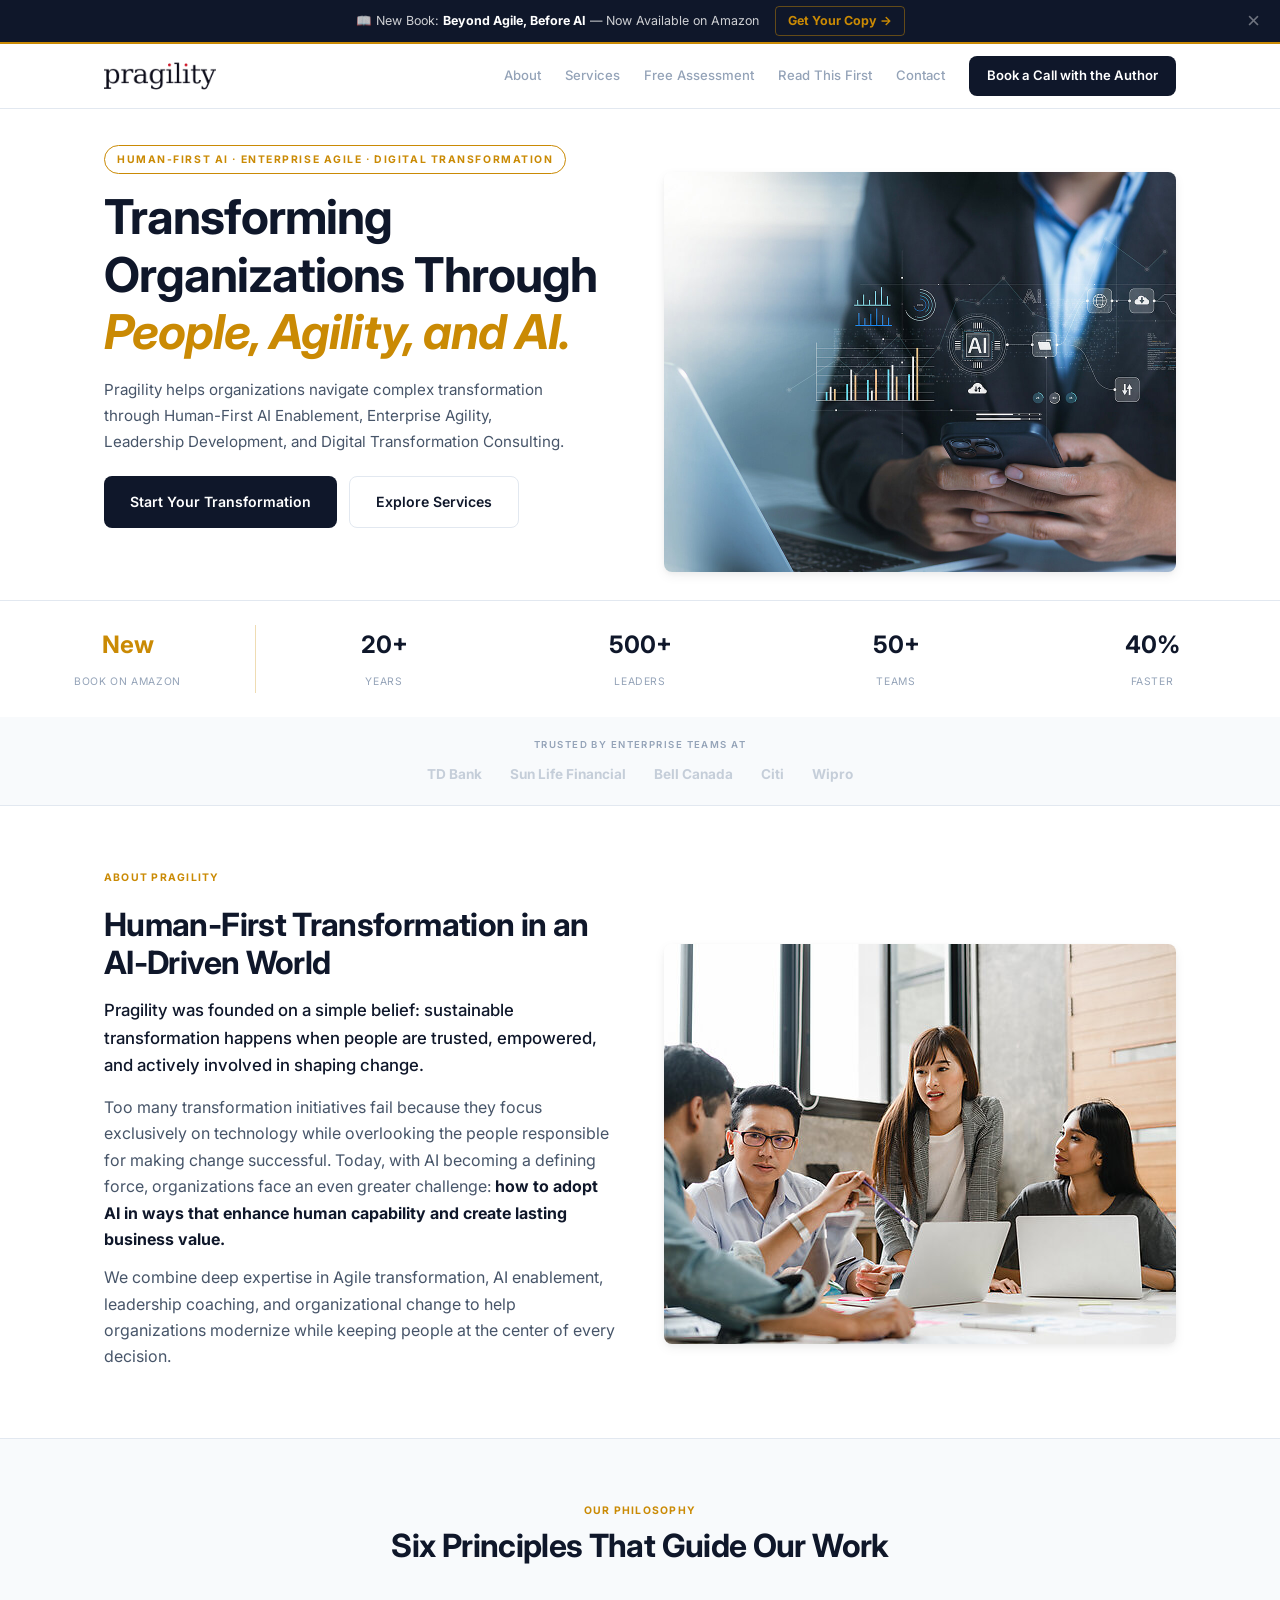
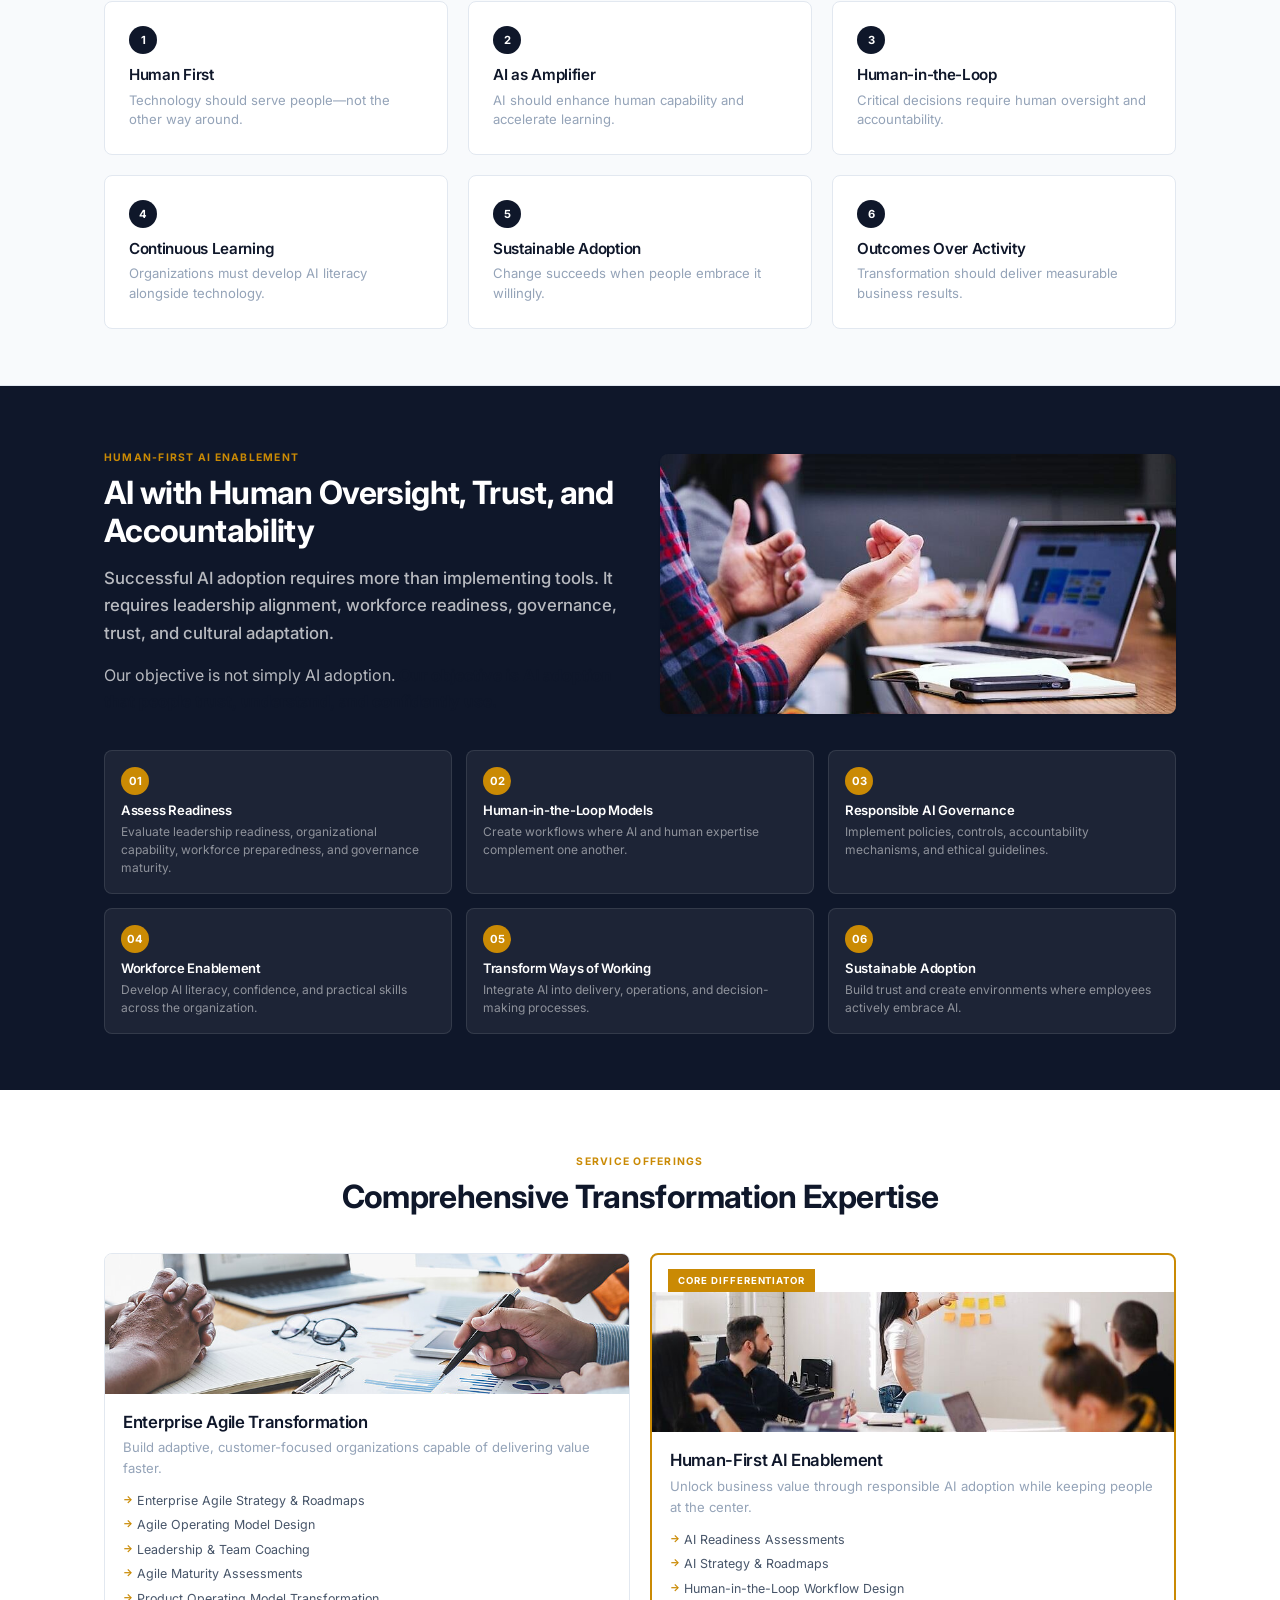
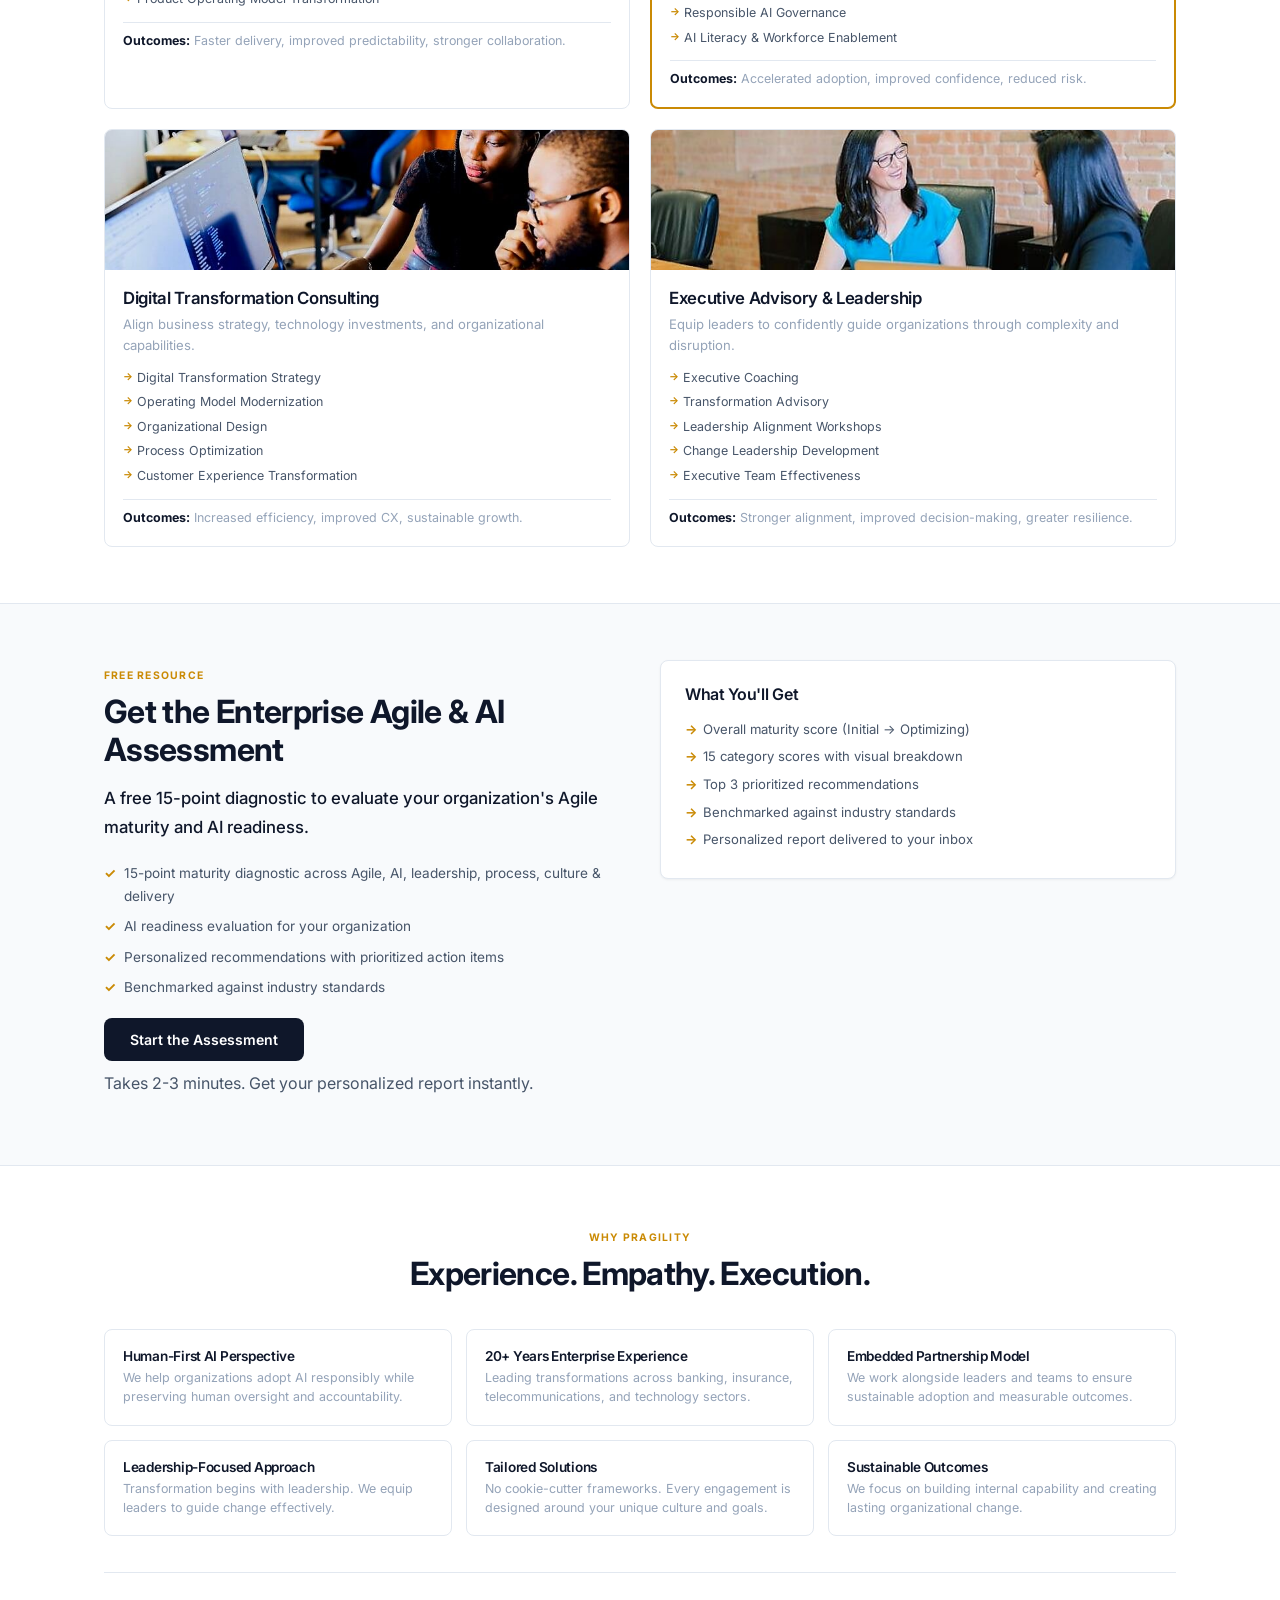
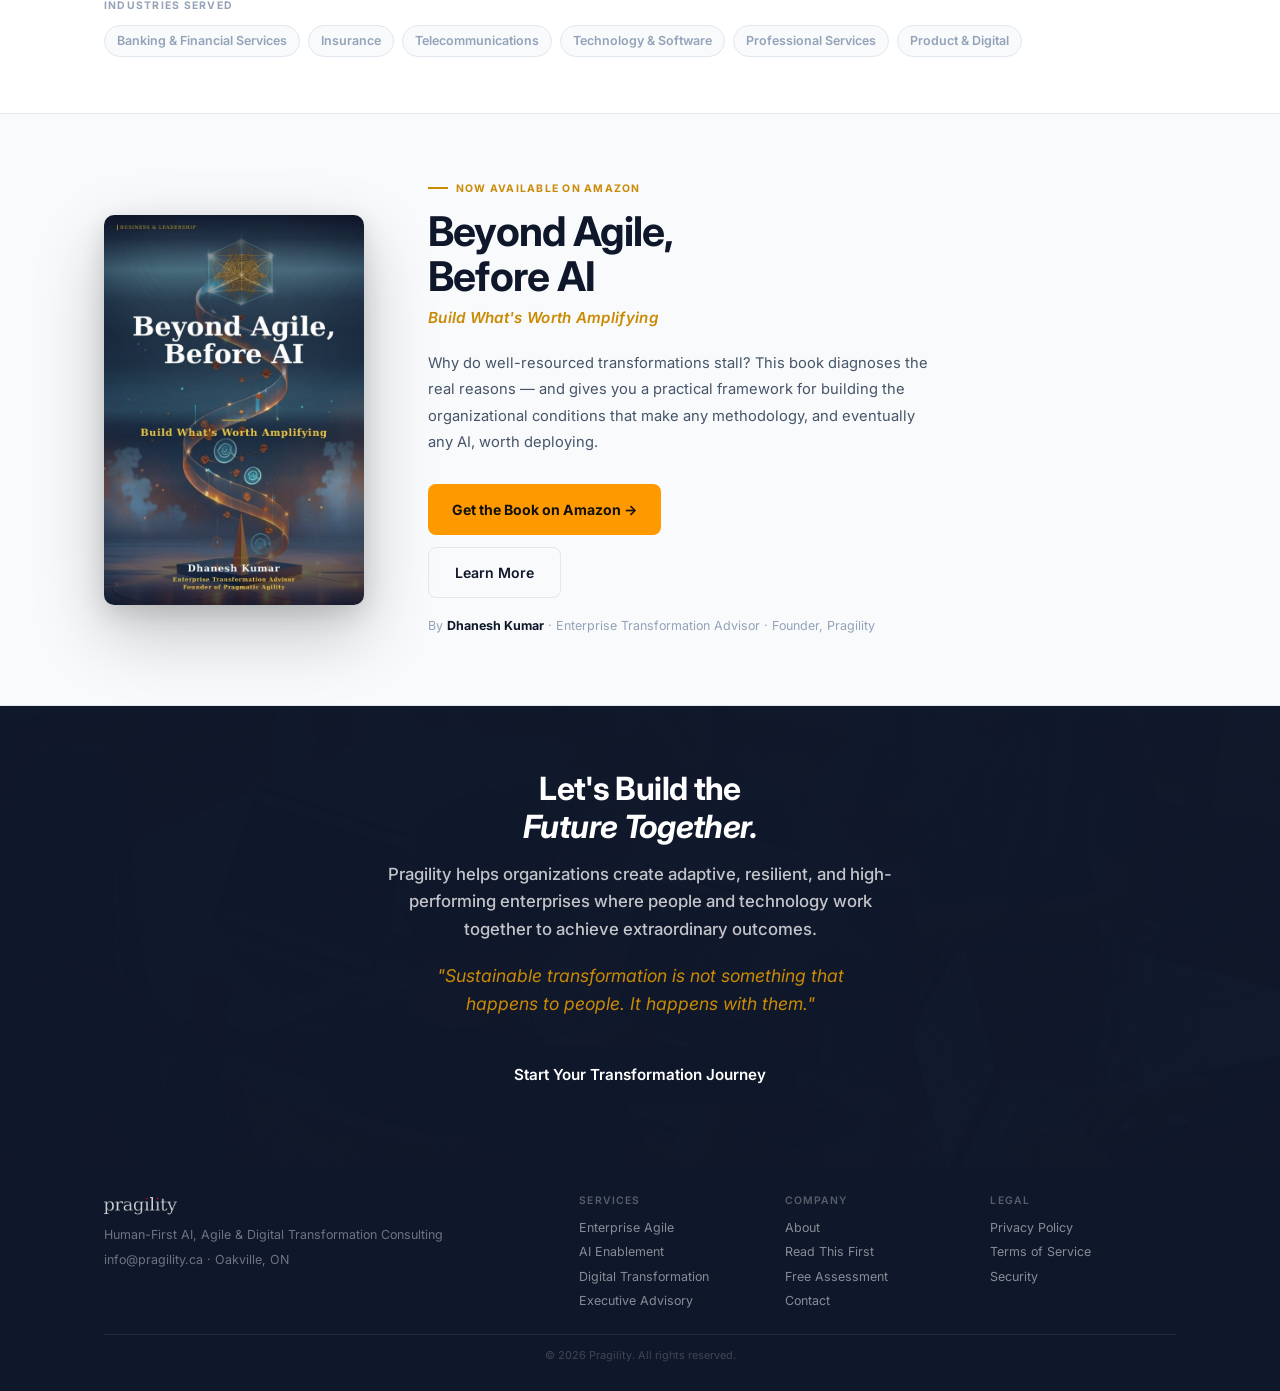
==== commit c404dcc4: "fix: stat-book first position, right-border separator, confirm 5-col grid" ====
--- a/index.html
+++ b/index.html
@@ -58,11 +58,11 @@
         <div class="hero-image"><img src="images/hero-abstract.jpg" alt="Human-AI collaboration concept" loading="eager"></div>
     </div>
     <div class="hero-stats">
+        <div class="stat stat-book"><a href="https://mybook.to/BeyondAgileBeforeAI" target="_blank" rel="noopener" class="stat-book-link"><span>New</span><small>Book on Amazon</small></a></div>
         <div class="stat"><span>20+</span><small>Years</small></div>
         <div class="stat"><span>500+</span><small>Leaders</small></div>
         <div class="stat"><span>50+</span><small>Teams</small></div>
         <div class="stat"><span>40%</span><small>Faster</small></div>
-        <div class="stat stat-book"><a href="https://mybook.to/BeyondAgileBeforeAI" target="_blank" rel="noopener" class="stat-book-link"><span>New</span><small>Book on Amazon</small></a></div>
     </div>
 </section>
 
--- a/styles.css
+++ b/styles.css
@@ -248,7 +248,7 @@
 .footer-bottom p{font-size:.68rem;color:rgba(255,255,255,0.2)}
 
 /* STAT BOOK (5th tile) */
-.stat-book{border-left:1.5px solid rgba(202,138,4,0.3);padding-left:4px}
+.stat-book{border-right:1.5px solid rgba(202,138,4,0.3);padding-right:4px}
 .stat-book-link{display:block;text-decoration:none;color:inherit;transition:opacity .2s}
 .stat-book-link:hover{opacity:.7;text-decoration:none;color:inherit}
 .stat-book-link span{color:var(--gold)!important}
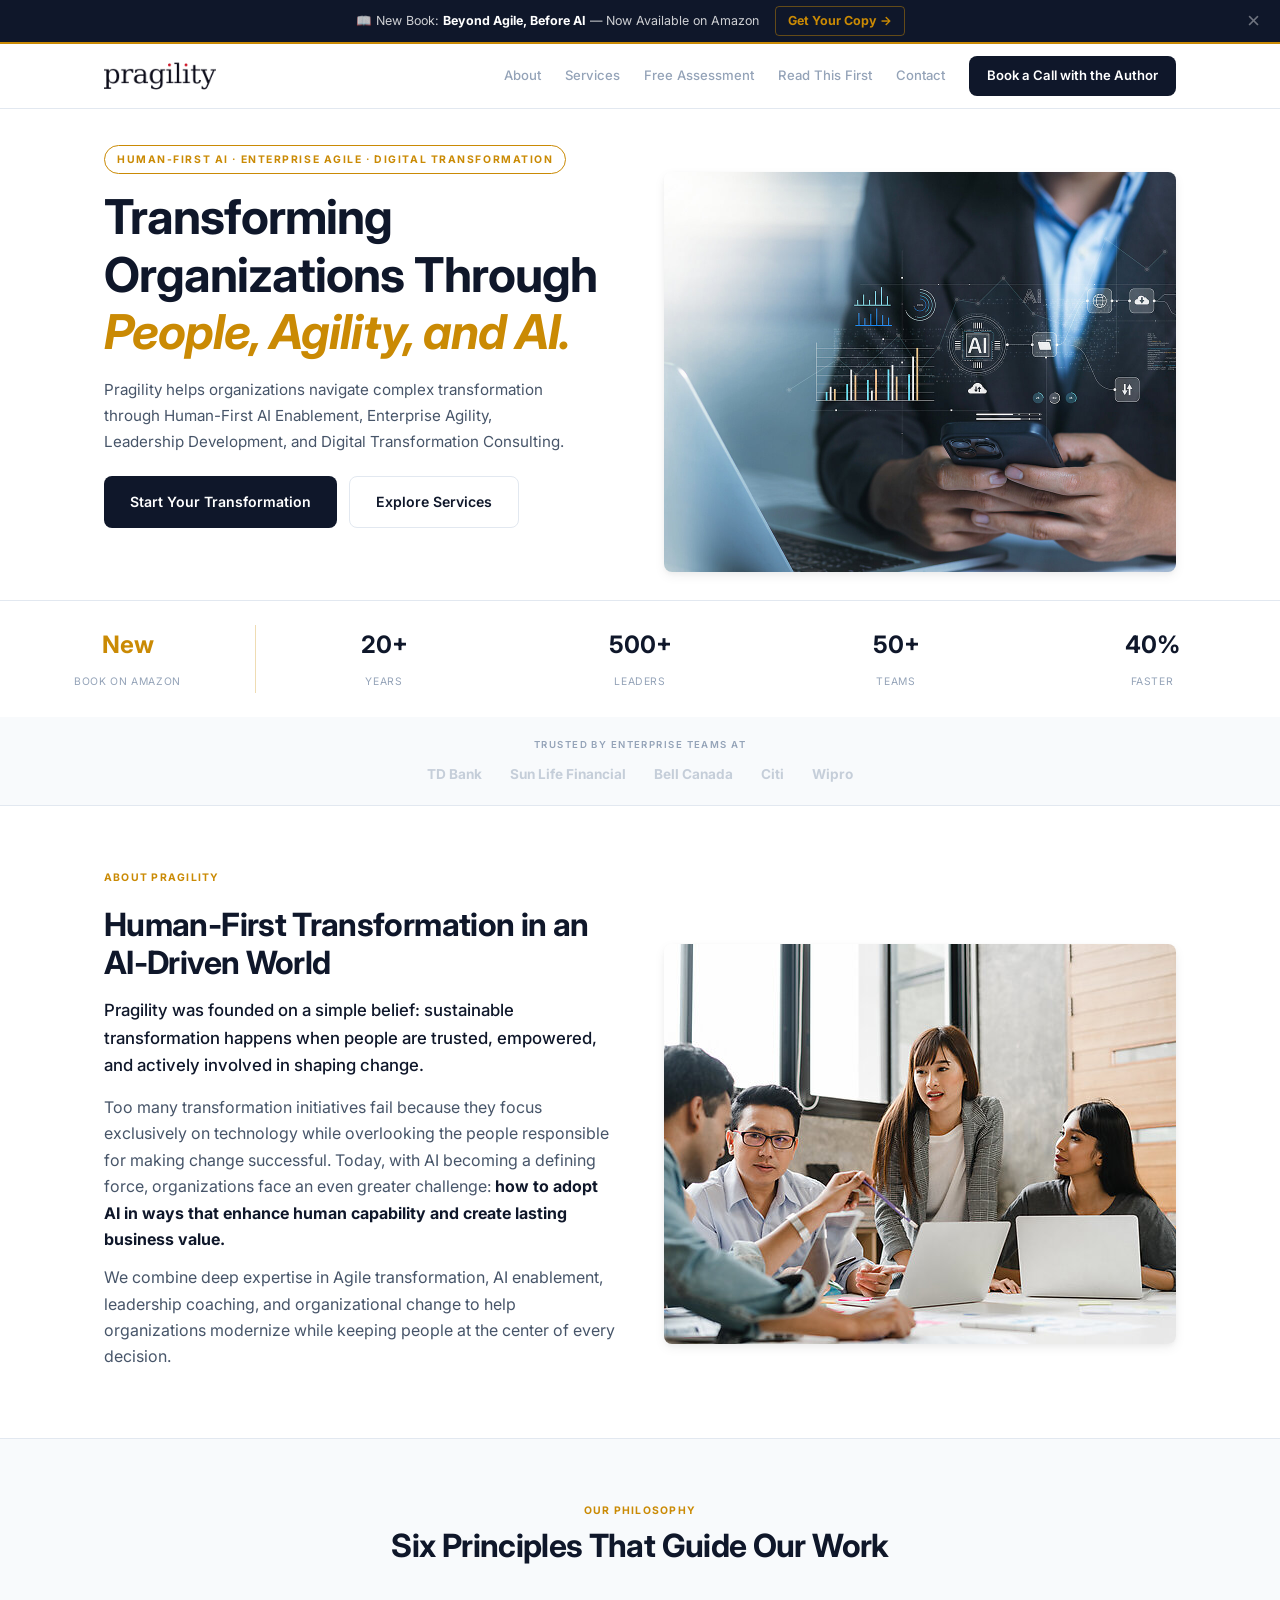
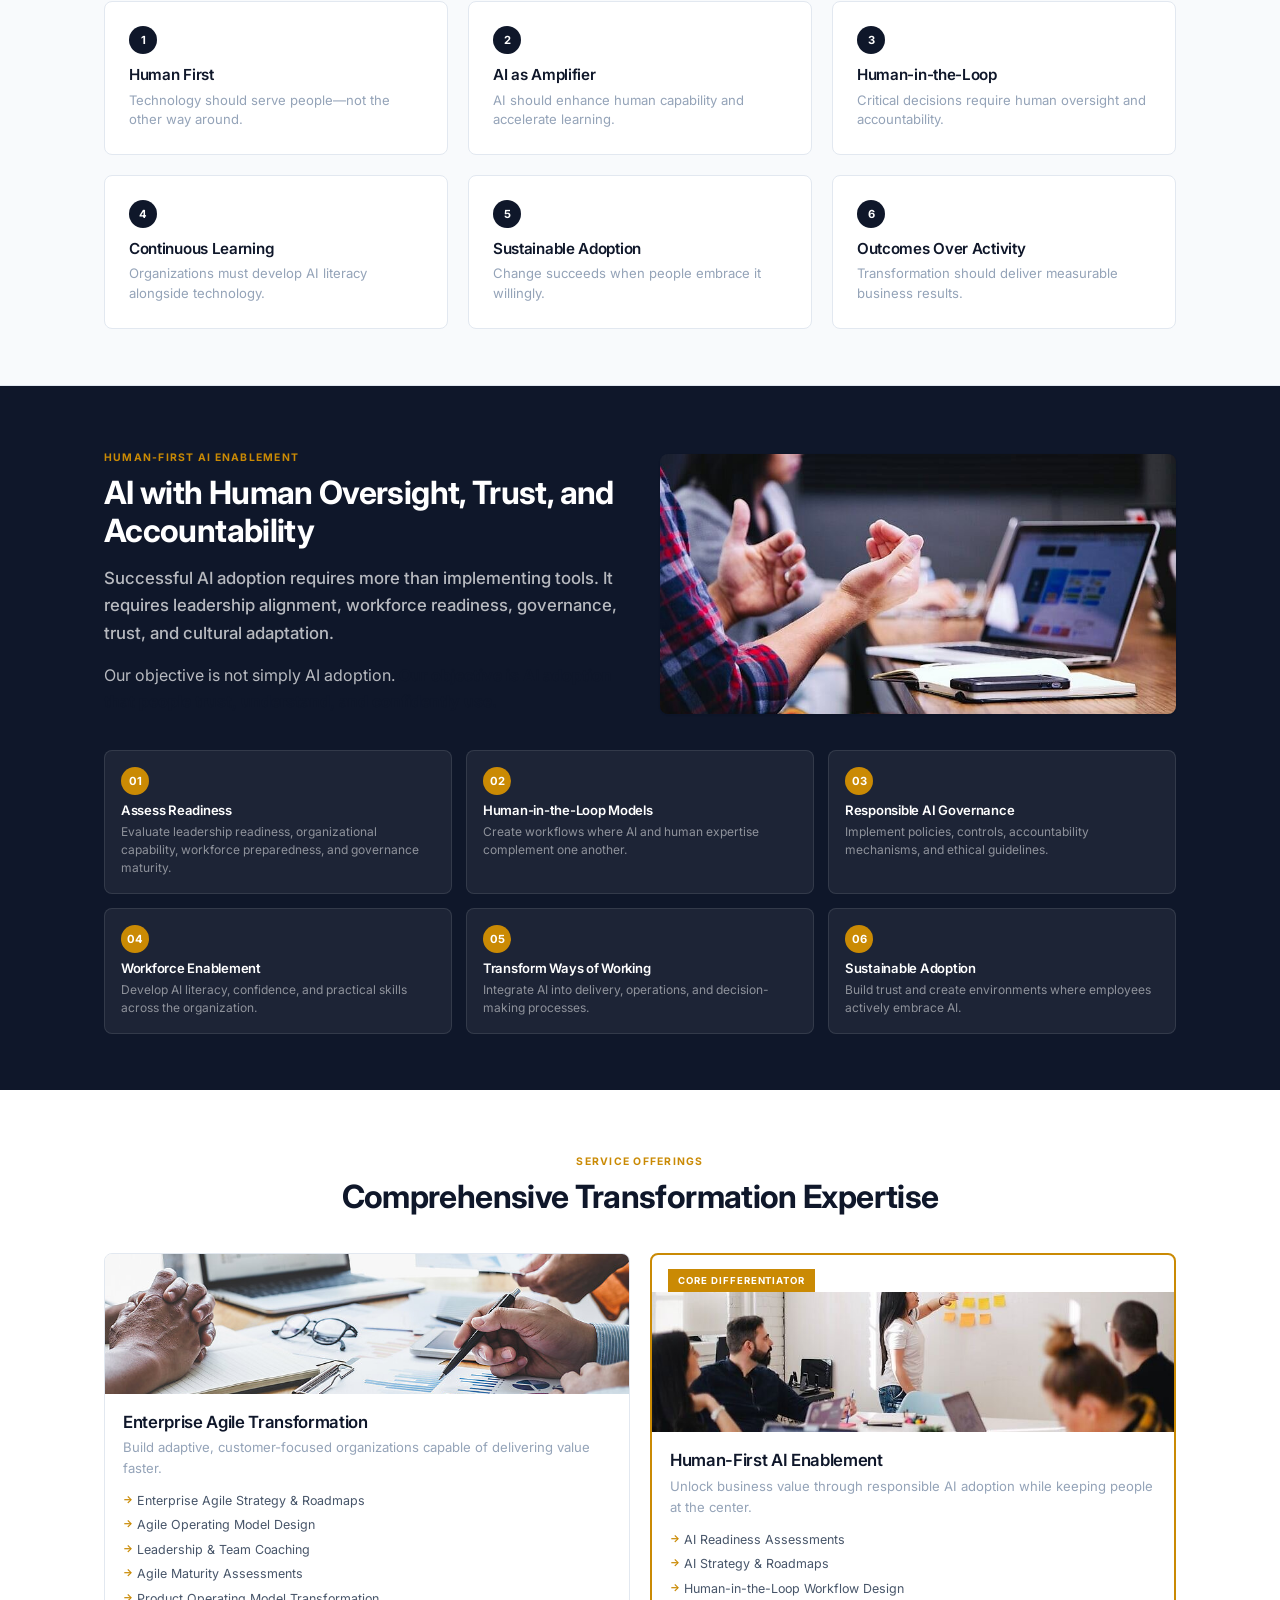
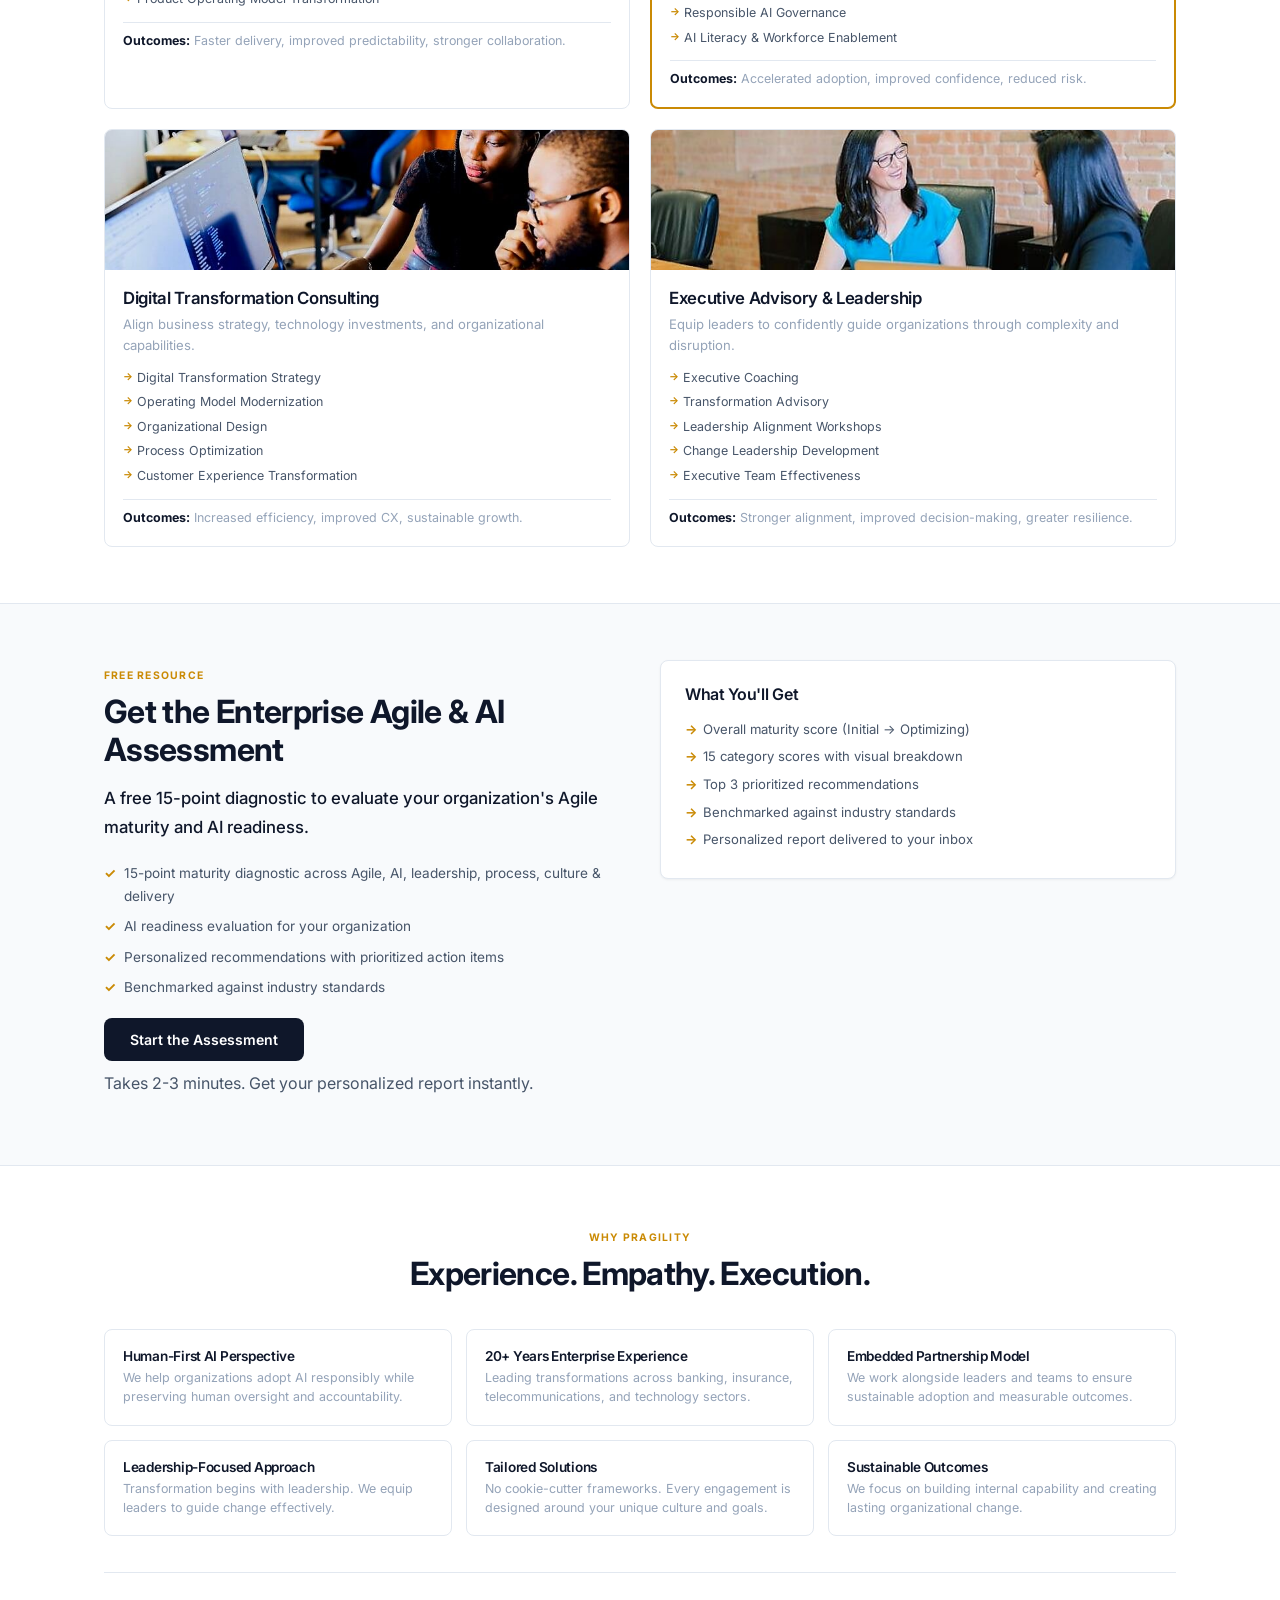
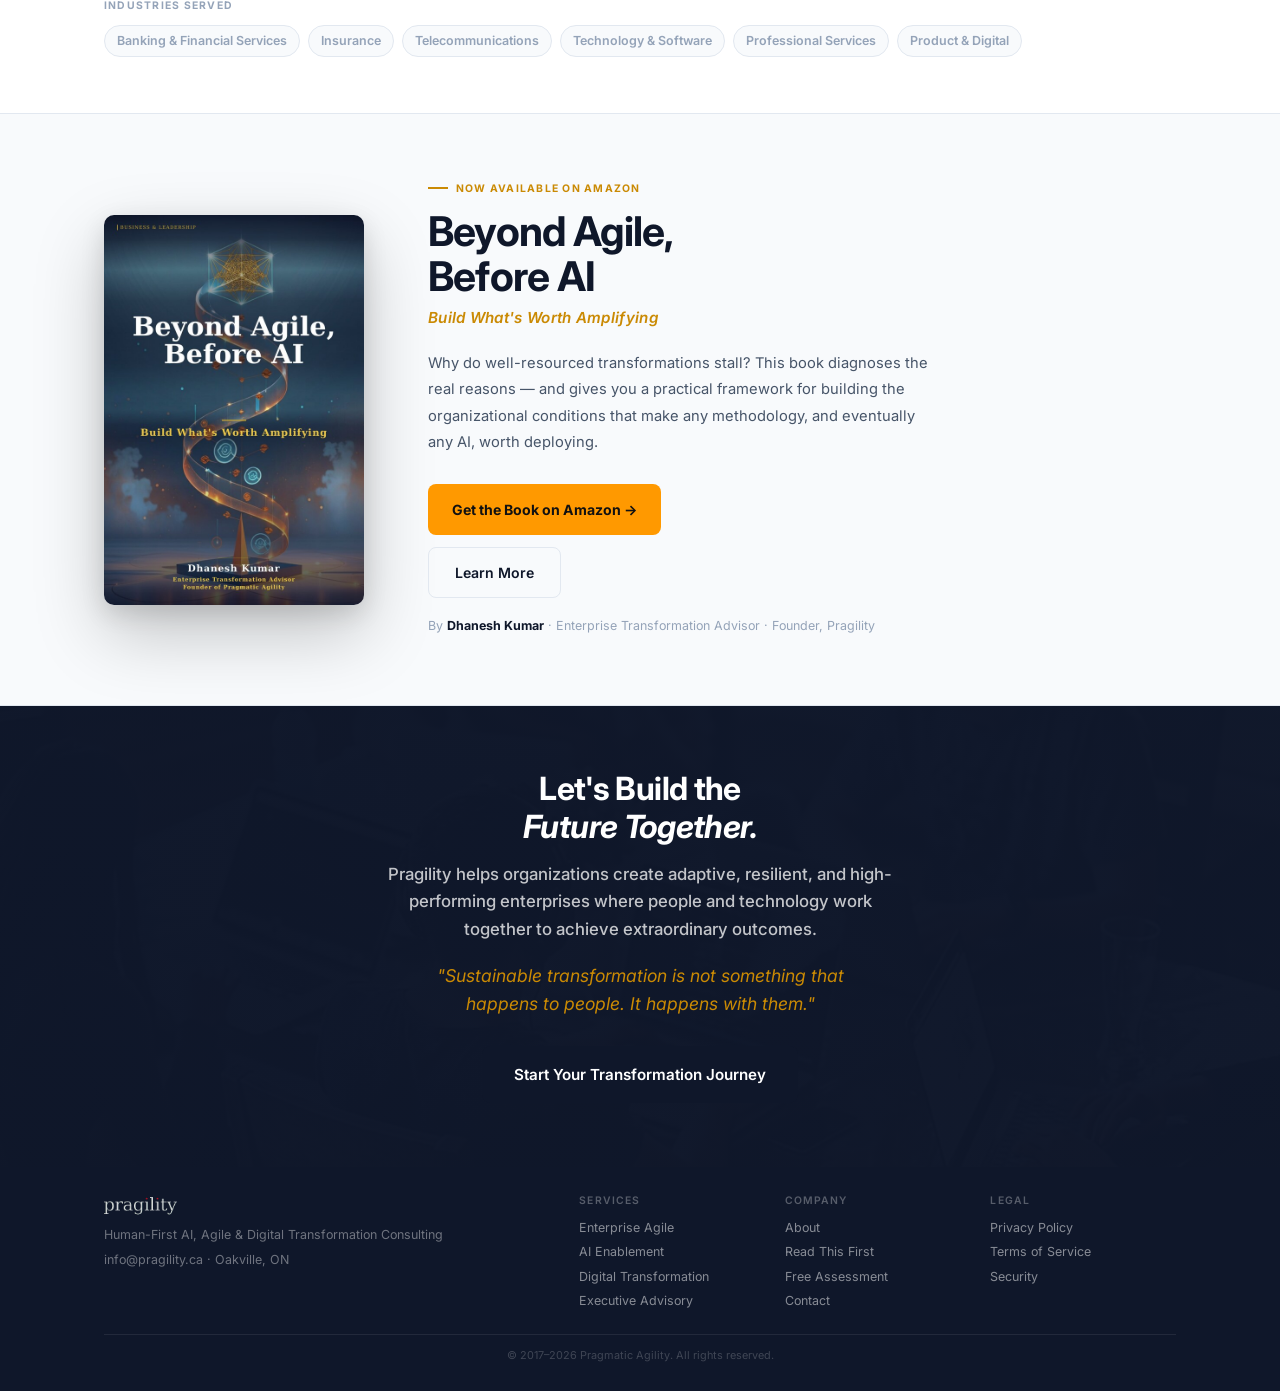
==== commit 259ffe43: "fix: copyright - registered name Pragmatic Agility, years 2017-2026" ====
--- a/index.html
+++ b/index.html
@@ -309,7 +309,7 @@
                 <div class="footer-col"><h4>Legal</h4><a href="/privacy-policy.html">Privacy Policy</a><a href="/terms-of-service.html">Terms of Service</a><a href="/security.html">Security</a></div>
             </div>
         </div>
-        <div class="footer-bottom"><p>&copy; 2026 Pragility. All rights reserved.</p></div>
+        <div class="footer-bottom"><p>&copy; 2017–2026 Pragmatic Agility. All rights reserved.</p></div>
     </div>
 </footer>
 
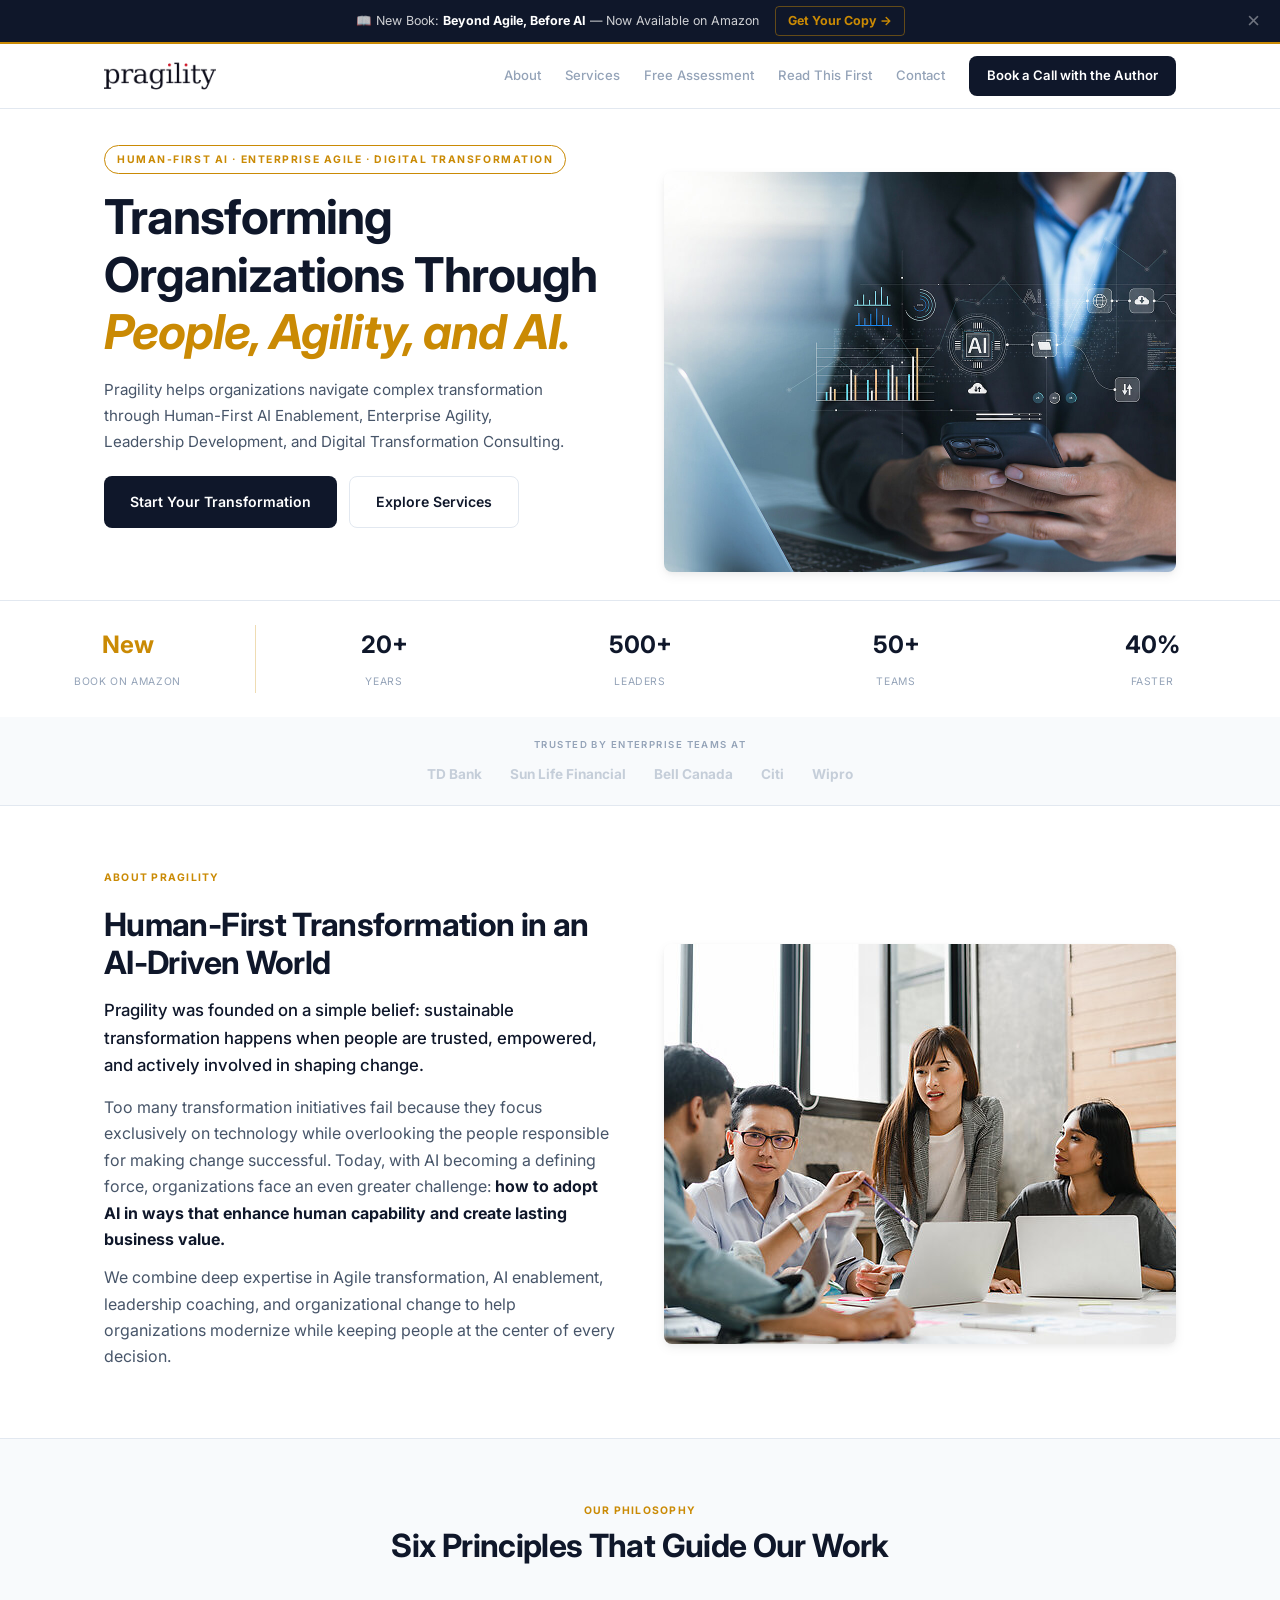
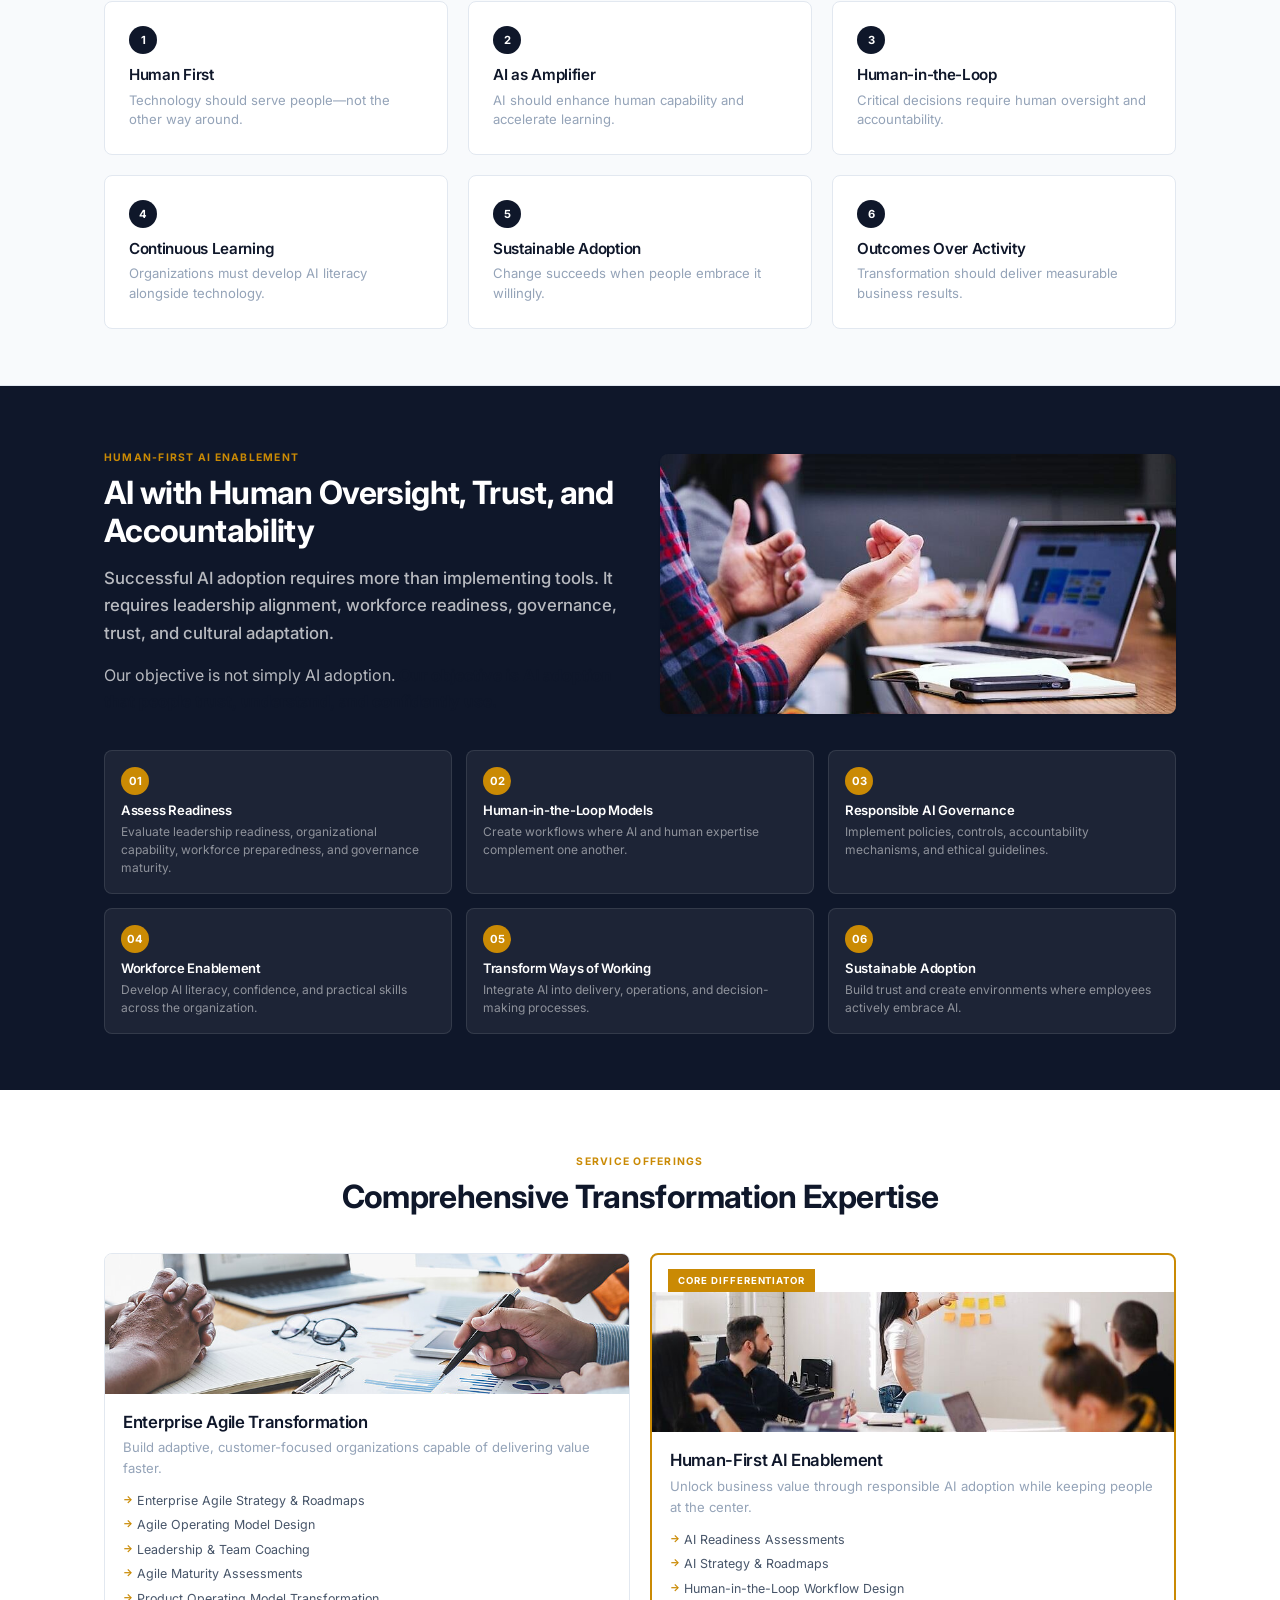
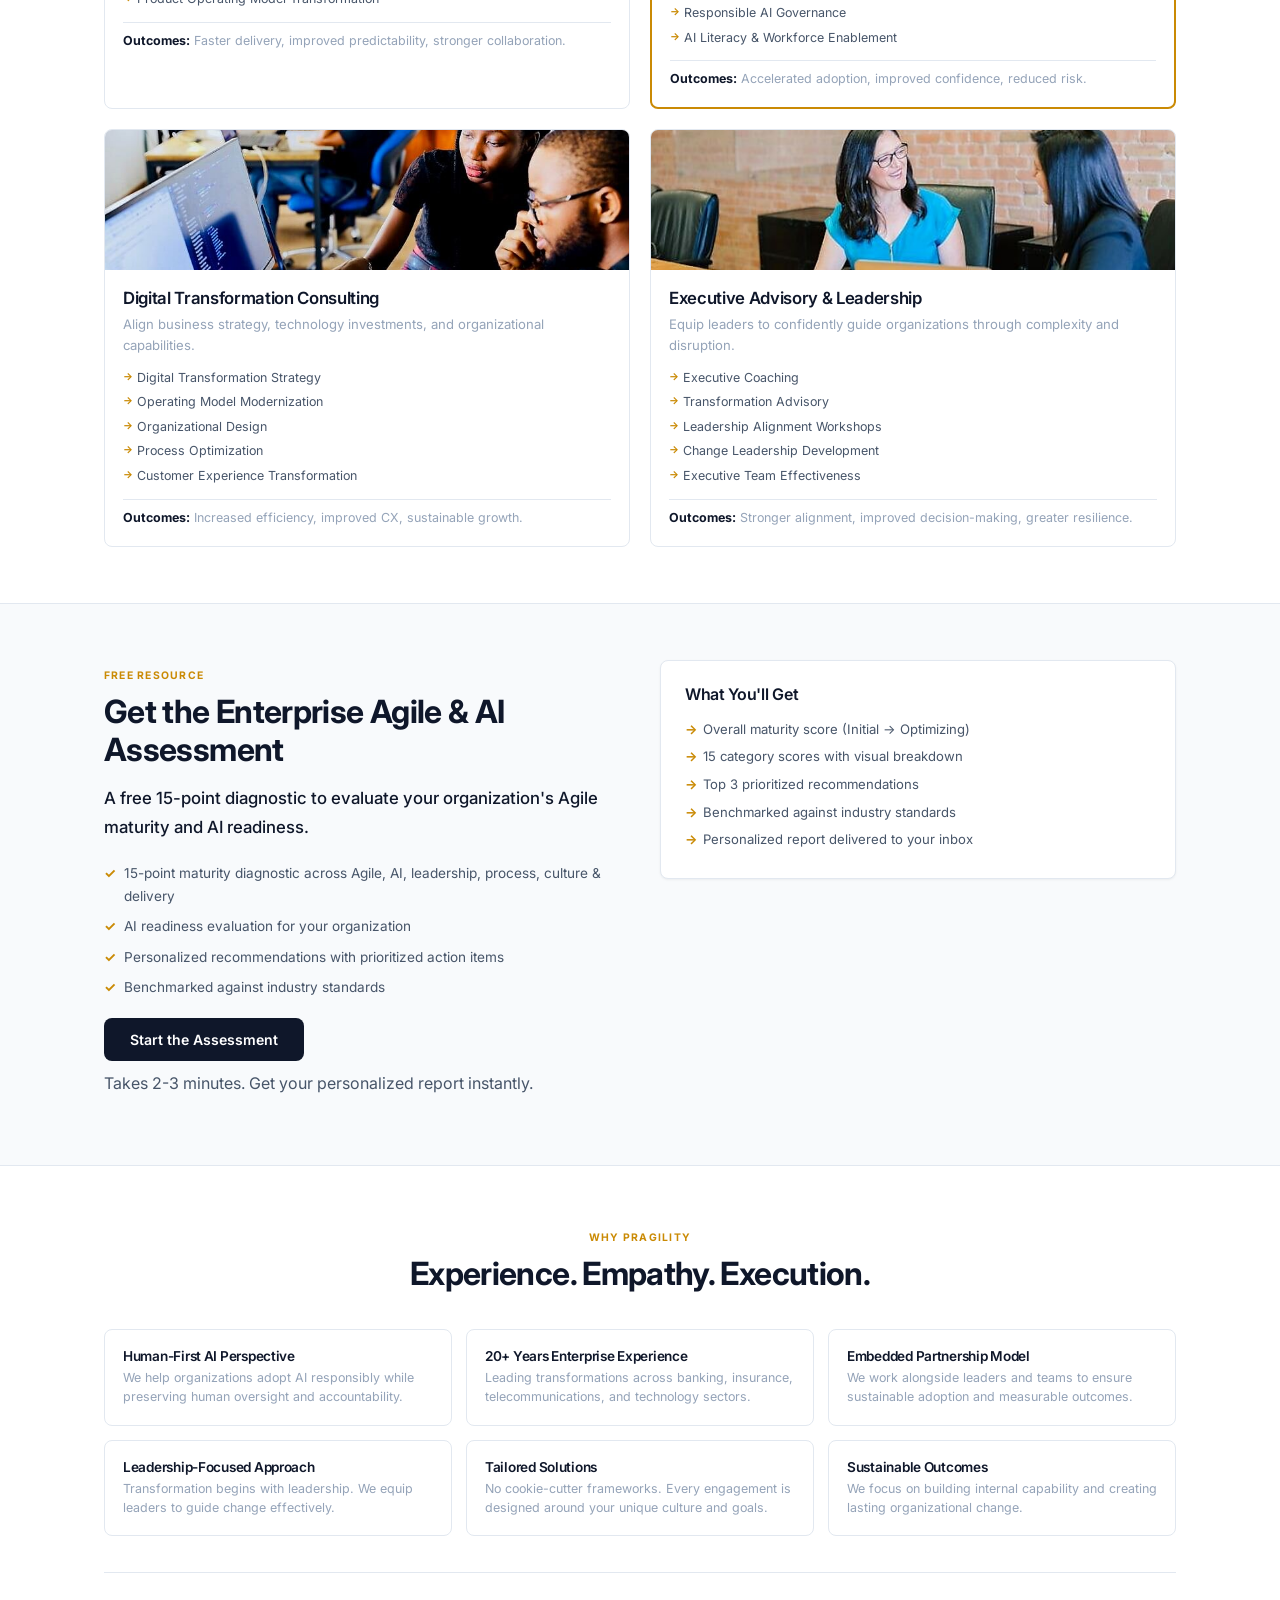
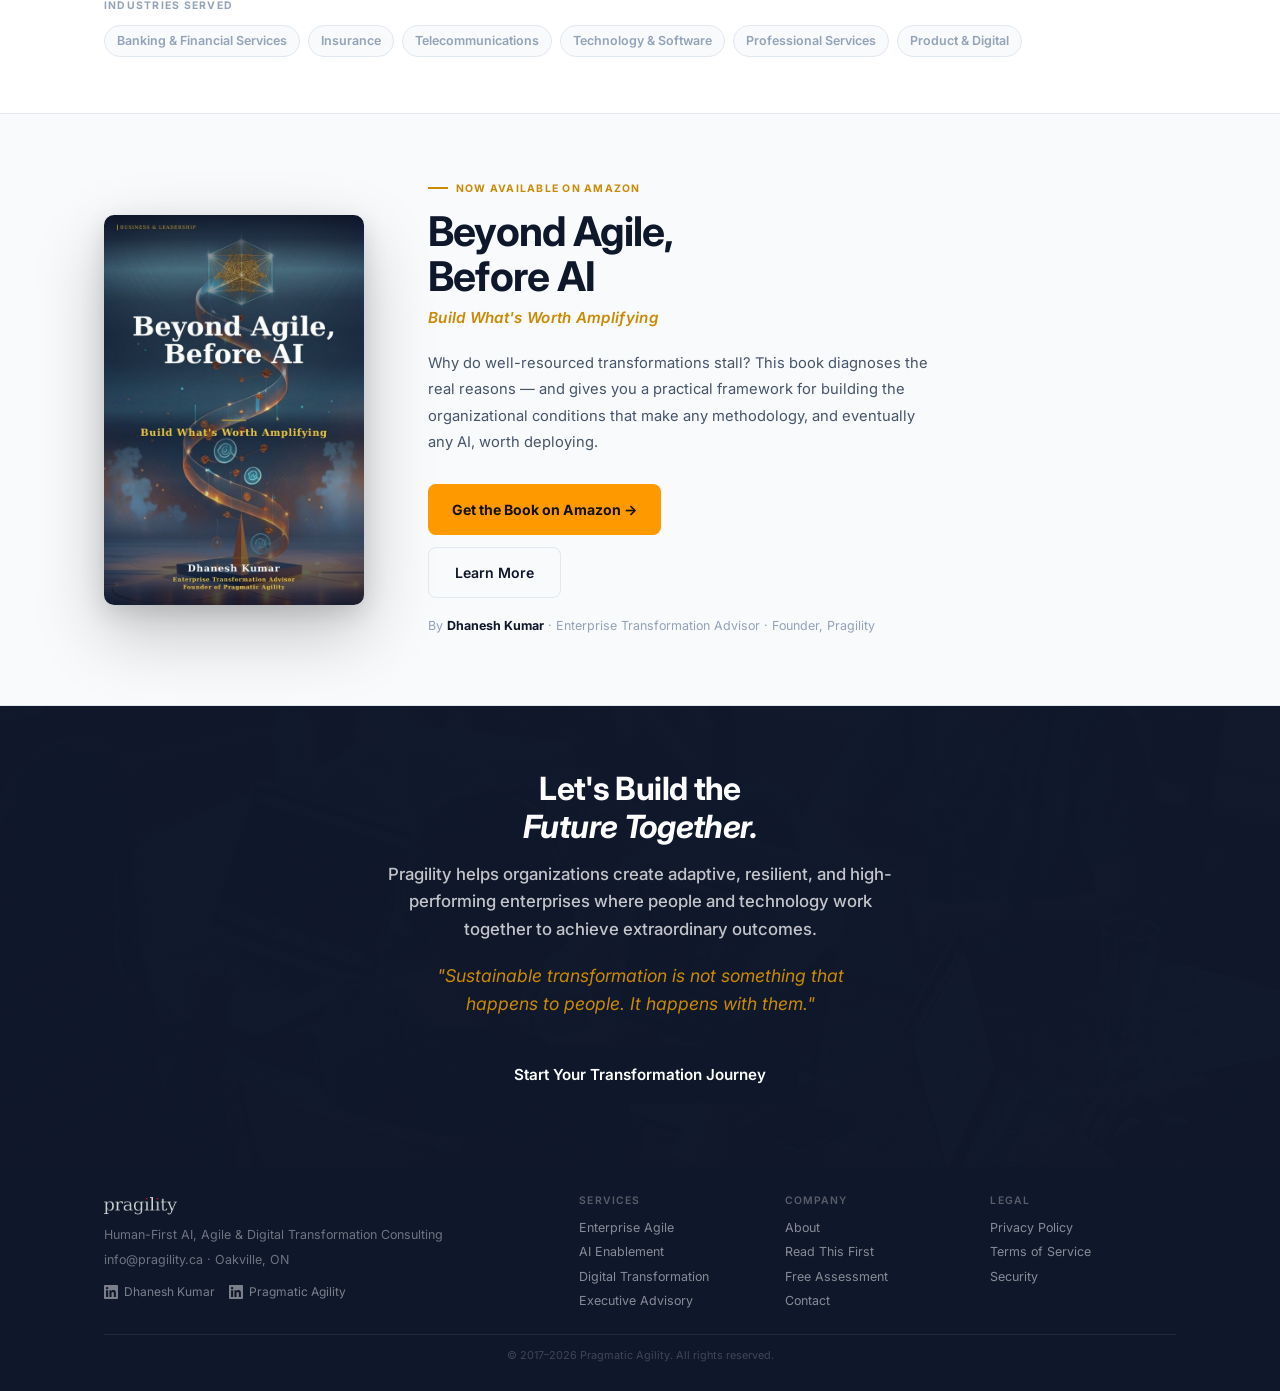
==== commit 10a31c82: "feat: add LinkedIn links to footer and author section" ====
--- a/index.html
+++ b/index.html
@@ -302,6 +302,16 @@
                 <img src="logos/pragility_footer_2x_white.png" alt="Pragility" height="22" style="margin-bottom:8px">
                 <p>Human-First AI, Agile & Digital Transformation Consulting</p>
                 <p class="footer-contact"><a href="mailto:info@pragility.ca">info@pragility.ca</a> · Oakville, ON</p>
+                <div class="footer-social">
+                    <a href="https://www.linkedin.com/in/coachdhanesh/" target="_blank" rel="noopener" class="footer-social-link" aria-label="Dhanesh Kumar on LinkedIn">
+                        <svg width="14" height="14" viewBox="0 0 24 24" fill="currentColor"><path d="M20.447 20.452h-3.554v-5.569c0-1.328-.027-3.037-1.852-3.037-1.853 0-2.136 1.445-2.136 2.939v5.667H9.351V9h3.414v1.561h.046c.477-.9 1.637-1.85 3.37-1.85 3.601 0 4.267 2.37 4.267 5.455v6.286zM5.337 7.433c-1.144 0-2.063-.926-2.063-2.065 0-1.138.92-2.063 2.063-2.063 1.14 0 2.064.925 2.064 2.063 0 1.139-.925 2.065-2.064 2.065zm1.782 13.019H3.555V9h3.564v11.452zM22.225 0H1.771C.792 0 0 .774 0 1.729v20.542C0 23.227.792 24 1.771 24h20.451C23.2 24 24 23.227 24 22.271V1.729C24 .774 23.2 0 22.222 0h.003z"/></svg>
+                        Dhanesh Kumar
+                    </a>
+                    <a href="https://www.linkedin.com/company/pragmatic-agility/" target="_blank" rel="noopener" class="footer-social-link" aria-label="Pragmatic Agility on LinkedIn">
+                        <svg width="14" height="14" viewBox="0 0 24 24" fill="currentColor"><path d="M20.447 20.452h-3.554v-5.569c0-1.328-.027-3.037-1.852-3.037-1.853 0-2.136 1.445-2.136 2.939v5.667H9.351V9h3.414v1.561h.046c.477-.9 1.637-1.85 3.37-1.85 3.601 0 4.267 2.37 4.267 5.455v6.286zM5.337 7.433c-1.144 0-2.063-.926-2.063-2.065 0-1.138.92-2.063 2.063-2.063 1.14 0 2.064.925 2.064 2.063 0 1.139-.925 2.065-2.064 2.065zm1.782 13.019H3.555V9h3.564v11.452zM22.225 0H1.771C.792 0 0 .774 0 1.729v20.542C0 23.227.792 24 1.771 24h20.451C23.2 24 24 23.227 24 22.271V1.729C24 .774 23.2 0 22.222 0h.003z"/></svg>
+                        Pragmatic Agility
+                    </a>
+                </div>
             </div>
             <div class="footer-links">
                 <div class="footer-col"><h4>Services</h4><a href="#services">Enterprise Agile</a><a href="#ai-enablement">AI Enablement</a><a href="#services">Digital Transformation</a><a href="#services">Executive Advisory</a></div>
--- a/styles.css
+++ b/styles.css
@@ -231,6 +231,15 @@
 .btn-outline{border:1.5px solid rgba(255,255,255,0.25);color:#fff;background:transparent}
 .btn-outline:hover{border-color:rgba(255,255,255,0.5)}
 .btn-large{font-size:.95rem;padding:16px 32px}
+
+/* SOCIAL LINKS */
+.footer-social{display:flex;gap:14px;margin-top:12px;flex-wrap:wrap}
+.footer-social-link{display:inline-flex;align-items:center;gap:6px;font-size:.75rem;color:rgba(255,255,255,0.45);text-decoration:none;transition:color 0.2s}
+.footer-social-link:hover{color:#fff}
+.footer-social-link svg{flex-shrink:0}
+.author-linkedin-btn{display:inline-flex;align-items:center;gap:8px;margin-top:20px;font-size:.82rem;font-weight:600;color:var(--navy);border:1.5px solid var(--border);padding:9px 16px;border-radius:var(--radius);text-decoration:none;transition:all 0.2s}
+.author-linkedin-btn:hover{border-color:#0A66C2;color:#0A66C2}
+.author-linkedin-btn svg{color:#0A66C2;flex-shrink:0}
 
 /* FOOTER */
 .footer{background:var(--navy);padding:28px 0 14px}
